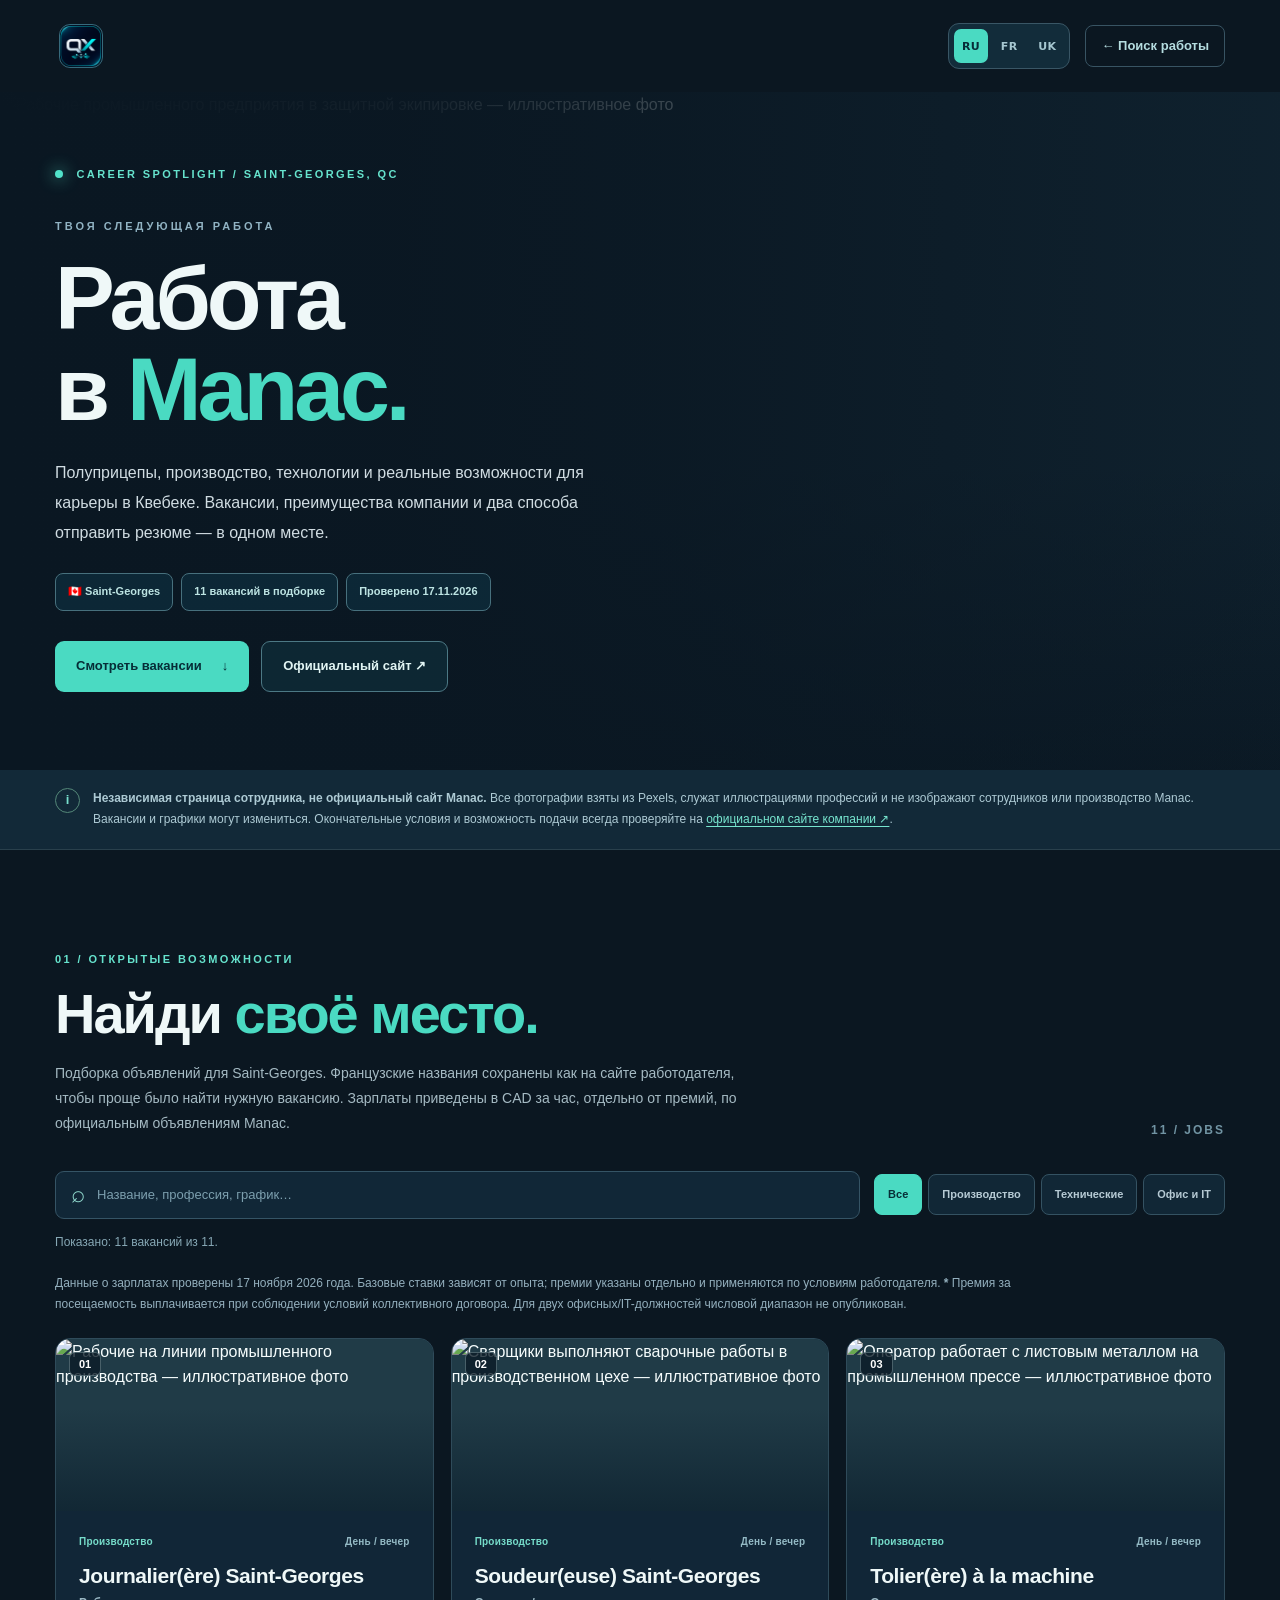
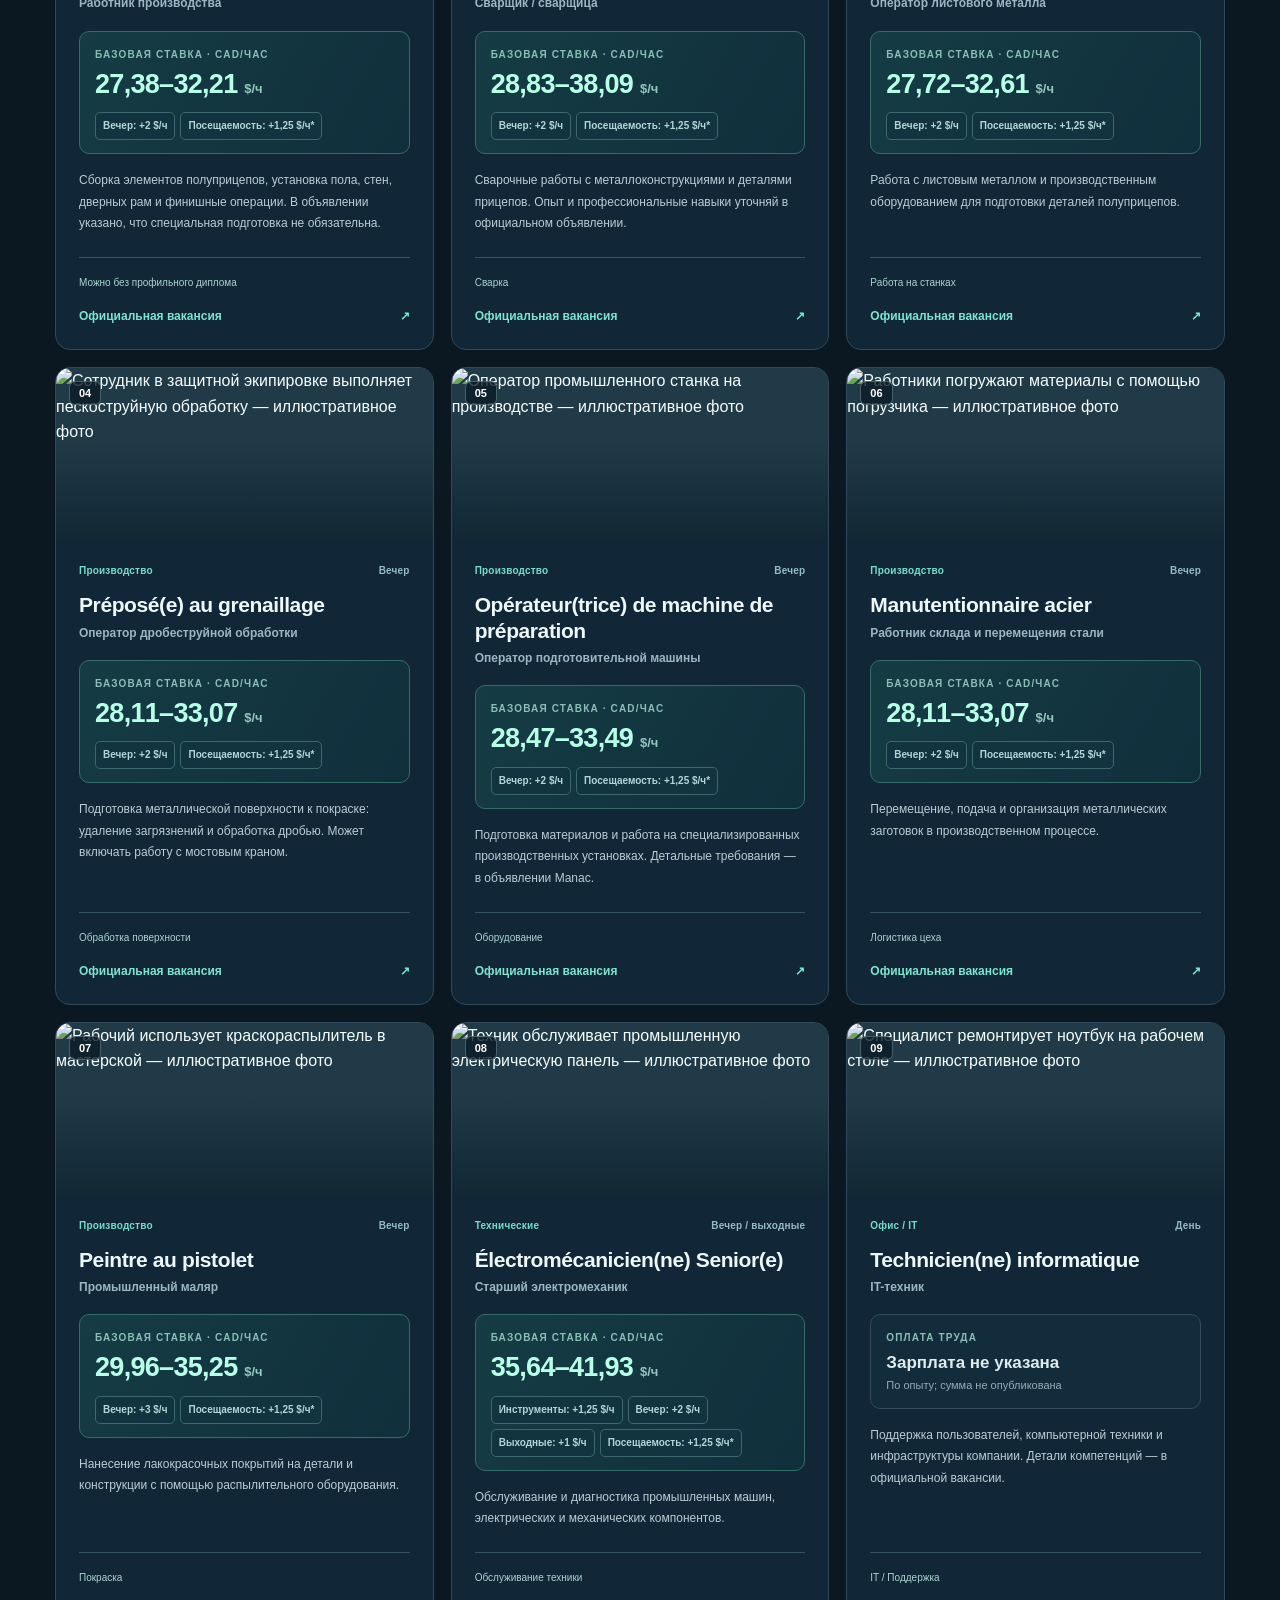
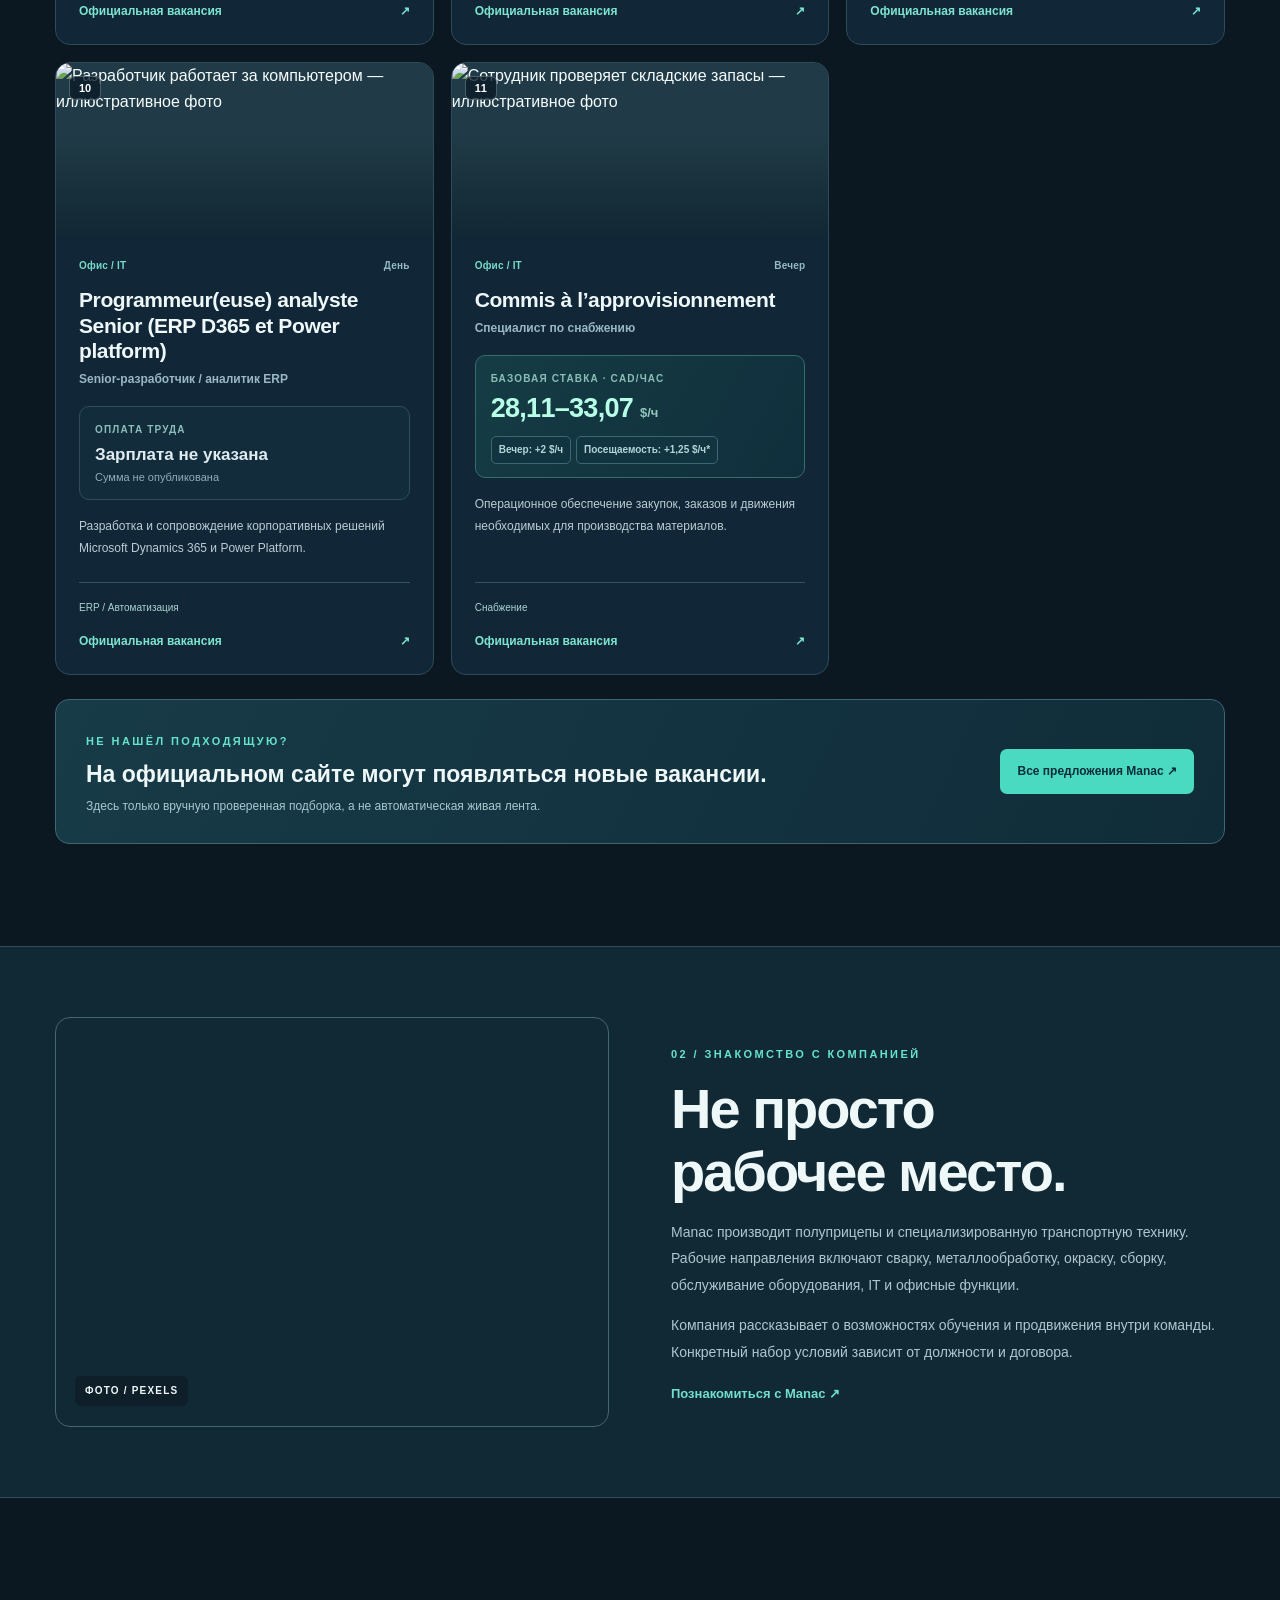
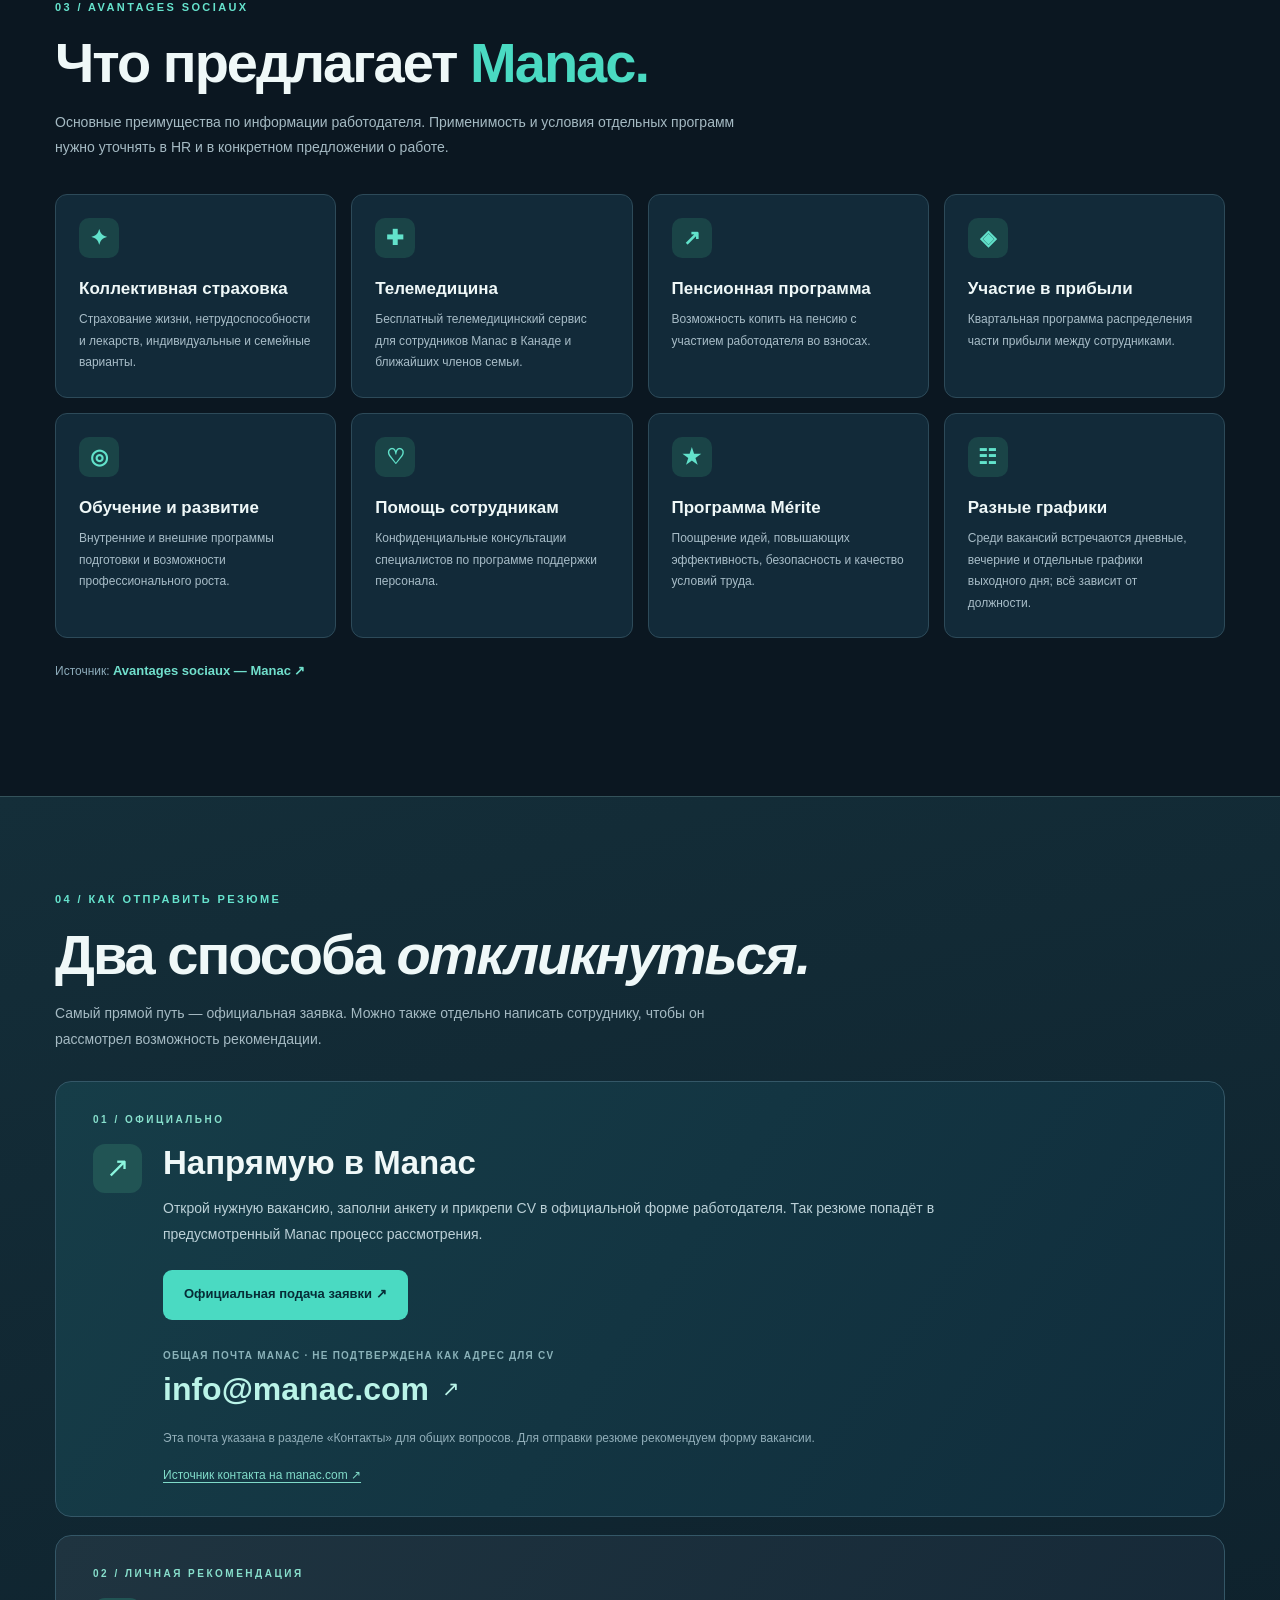
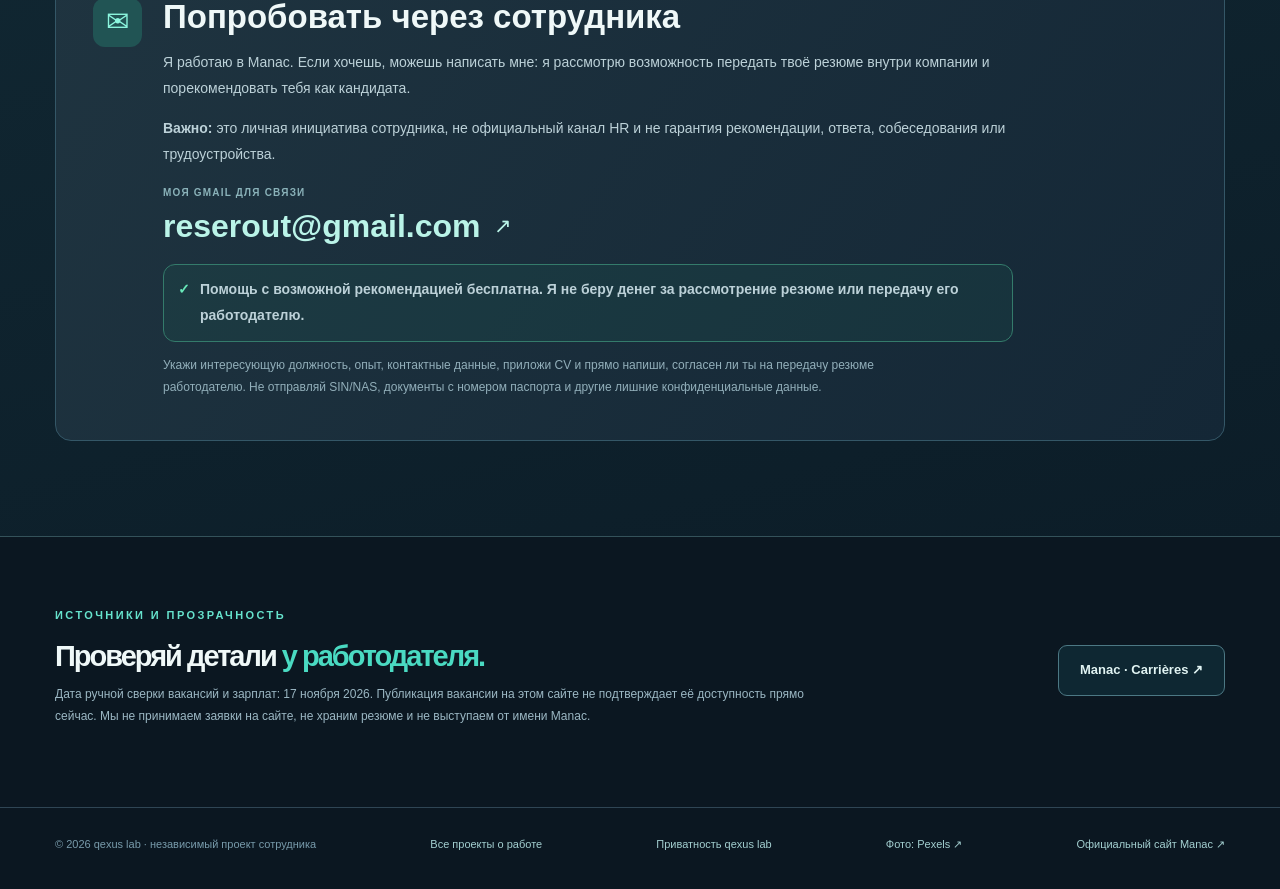
==== index.html @ a4af6ebf "Clearly state free employee referral help in RU FR UK and localize CV email templates" ====
<!doctype html>
<html lang="ru">
<head>
<meta charset="utf-8">
<meta name="viewport" content="width=device-width,initial-scale=1">
<meta name="theme-color" content="#0b1721">
<meta name="site-repository" content="qexus/manac">
<meta name="description" content="Работа в Manac, Saint-Georges: вакансии производства, сварки, технических специалистов и IT, преимущества, официальный отклик и возможность рекомендации сотрудника.">
<meta name="referrer" content="strict-origin-when-cross-origin">
<meta name="robots" content="index,follow,max-image-preview:large">
<meta http-equiv="Content-Security-Policy" content="default-src 'self'; script-src 'self'; style-src 'self' https://fonts.googleapis.com; img-src 'self' https://images.pexels.com; font-src 'self' https://fonts.gstatic.com; connect-src 'none'; object-src 'none'; base-uri 'self'; form-action 'none'; frame-src 'none'; upgrade-insecure-requests">
<title>Работа в Manac — вакансии в Saint-Georges · qexus lab</title>
<link rel="canonical" href="https://qexus.github.io/manac/">
<link rel="alternate" hreflang="ru" href="https://qexus.github.io/manac/">
<link rel="alternate" hreflang="fr" href="https://qexus.github.io/manac/fr/">
<link rel="alternate" hreflang="uk" href="https://qexus.github.io/manac/uk/">
<link rel="alternate" hreflang="x-default" href="https://qexus.github.io/manac/">
<link rel="icon" type="image/png" href="assets/qx-favicon-48.png">
<link rel="apple-touch-icon" href="assets/qx-logo-180.png">
<link rel="preconnect" href="https://images.pexels.com" crossorigin>
<link rel="preconnect" href="https://fonts.googleapis.com">
<link rel="preconnect" href="https://fonts.gstatic.com" crossorigin>
<link rel="stylesheet" href="https://fonts.googleapis.com/css2?family=DM+Sans:wght@400;500;600;700;800&amp;family=Space+Grotesk:wght@400;500;600;700&amp;display=swap">
<link rel="stylesheet" href="style.css">
<link rel="stylesheet" href="i18n.css">
<meta property="og:type" content="website">
<meta property="og:site_name" content="qexus lab">
<meta property="og:title" content="Работа в Manac — Saint-Georges">
<meta property="og:description" content="Вакансии, условия и преимущества Manac. Официальный отклик или возможность связаться с сотрудником для рекомендации.">
<meta property="og:url" content="https://qexus.github.io/manac/">
<meta property="og:image" content="https://images.pexels.com/photos/32845683/pexels-photo-32845683.jpeg?auto=compress&amp;cs=tinysrgb&amp;w=1400">
<meta name="twitter:card" content="summary_large_image">
<script src="filter.js" defer></script>
<script src="i18n.js" defer></script>
</head>
<body>
<a class="skip" href="#main">Перейти к содержимому</a>
<div class="site">
<header class="top wrap"><a class="brand" href="https://qexus.github.io/" aria-label="Главная qexus lab"><img src="assets/qx-logo-180.png" width="44" height="44" alt="" decoding="async"></a><a class="back" href="https://qexus.github.io/work.html">← Поиск работы</a></header>
<main id="main">
<section class="hero"><div class="hero-image"><img src="https://images.pexels.com/photos/32845683/pexels-photo-32845683.jpeg?auto=compress&amp;cs=tinysrgb&amp;w=1700" width="1800" height="1100" alt="Рабочие промышленного предприятия в защитной экипировке — иллюстративное фото" fetchpriority="high" decoding="async"></div><div class="hero-shade"></div><div class="wrap hero-inner"><div class="hero-kicker"><span class="pulse"></span> CAREER SPOTLIGHT / SAINT-GEORGES, QC</div><div class="hero-copy"><span class="hero-mini">ТВОЯ СЛЕДУЮЩАЯ РАБОТА</span><h1>Работа<br>в <em>Manac.</em></h1><p>Полуприцепы, производство, технологии и реальные возможности для карьеры в Квебеке. Вакансии, преимущества компании и два способа отправить резюме — в одном месте.</p><div class="hero-pills"><span>🇨🇦 Saint-Georges</span><span>11 вакансий в подборке</span><span>Проверено 17.11.2026</span></div><div class="hero-actions"><a class="btn main-btn" href="#vacancies">Смотреть вакансии <span aria-hidden="true">↓</span></a><a class="btn ghost-btn" href="https://www.manac.com/ca/fr/compagnie/carrieres/" target="_blank" rel="noopener noreferrer">Официальный сайт ↗</a></div></div></div></section>
<section class="trust"><div class="wrap"><span class="trust-dot">i</span><p><strong>Независимая страница сотрудника, не официальный сайт Manac.</strong> Все фотографии взяты из Pexels, служат иллюстрациями профессий и не изображают сотрудников или производство Manac. Вакансии и графики могут измениться. Окончательные условия и возможность подачи всегда проверяйте на <a href="https://www.manac.com/ca/fr/compagnie/carrieres/" target="_blank" rel="noopener noreferrer">официальном сайте компании ↗</a>.</p></div></section>
<section class="section wrap" id="vacancies"><div class="section-head"><div><span class="eyebrow">01 / ОТКРЫТЫЕ ВОЗМОЖНОСТИ</span><h2>Найди <em>своё место.</em></h2><p>Подборка объявлений для Saint-Georges. Французские названия сохранены как на сайте работодателя, чтобы проще было найти нужную вакансию. Зарплаты приведены в CAD за час, отдельно от премий, по официальным объявлениям Manac.</p></div><span class="count">11 / JOBS</span></div>
<div class="filter-bar" aria-label="Поиск по вакансиям"><label class="search-label" for="jobSearch">⌕ <span class="visually-hidden">Поиск по названию или профессии</span><input id="jobSearch" type="search" placeholder="Название, профессия, график…" autocomplete="off"></label><div class="filters" role="group" aria-label="Категория вакансий"><button type="button" class="filter active" data-filter="all" aria-pressed="true">Все</button><button type="button" class="filter" data-filter="production" aria-pressed="false">Производство</button><button type="button" class="filter" data-filter="technical" aria-pressed="false">Технические</button><button type="button" class="filter" data-filter="office" aria-pressed="false">Офис и IT</button></div></div>
<div class="job-status" id="jobStatus" aria-live="polite">Показано: 11 вакансий из 11.</div><p class="wage-disclaimer">Данные о зарплатах проверены 17 ноября 2026 года. Базовые ставки зависят от опыта; премии указаны отдельно и применяются по условиям работодателя. <strong>*</strong> Премия за посещаемость выплачивается при соблюдении условий коллективного договора. Для двух офисных/IT-должностей числовой диапазон не опубликован.</p>
<div class="jobs-grid" id="jobsGrid"><article class="job" data-category="production" data-terms="journalier(ère) saint-georges работник производства производство день / вечер можно без профильного диплома">
  <div class="job-photo"><img src="https://images.pexels.com/photos/11765539/pexels-photo-11765539.jpeg?auto=compress&amp;cs=tinysrgb&amp;w=700" alt="Рабочие на линии промышленного производства — иллюстративное фото" width="700" height="420" loading="lazy" decoding="async"><span class="job-index">01</span></div>
  <div class="job-content"><div class="job-meta"><span>Производство</span><span>День / вечер</span></div><h3>Journalier(ère) Saint-Georges</h3><div class="job-ru">Работник производства</div><div class="job-pay"><div class="job-pay-label">Базовая ставка · CAD/час</div><div class="job-pay-amount">27,38–32,21 <small>$/ч</small></div><div class="job-pay-premiums"><span>Вечер: +2 $/ч</span><span>Посещаемость: +1,25 $/ч*</span></div></div><p>Сборка элементов полуприцепов, установка пола, стен, дверных рам и финишные операции. В объявлении указано, что специальная подготовка не обязательна.</p><div class="job-foot"><span class="job-tag">Можно без профильного диплома</span><a href="https://www.manac.com/ca/fr/compagnie/carrieres/journalier-ere-saint-georges" target="_blank" rel="noopener noreferrer" aria-label="Открыть официальное объявление Manac: Journalier(ère) Saint-Georges">Официальная вакансия <span aria-hidden="true">↗</span></a></div></div>
</article>
<article class="job" data-category="production" data-terms="soudeur(euse) saint-georges сварщик / сварщица производство день / вечер сварка">
  <div class="job-photo"><img src="https://images.pexels.com/photos/19544248/pexels-photo-19544248.jpeg?auto=compress&amp;cs=tinysrgb&amp;w=700" alt="Сварщики выполняют сварочные работы в производственном цехе — иллюстративное фото" width="700" height="420" loading="lazy" decoding="async"><span class="job-index">02</span></div>
  <div class="job-content"><div class="job-meta"><span>Производство</span><span>День / вечер</span></div><h3>Soudeur(euse) Saint-Georges</h3><div class="job-ru">Сварщик / сварщица</div><div class="job-pay"><div class="job-pay-label">Базовая ставка · CAD/час</div><div class="job-pay-amount">28,83–38,09 <small>$/ч</small></div><div class="job-pay-premiums"><span>Вечер: +2 $/ч</span><span>Посещаемость: +1,25 $/ч*</span></div></div><p>Сварочные работы с металлоконструкциями и деталями прицепов. Опыт и профессиональные навыки уточняй в официальном объявлении.</p><div class="job-foot"><span class="job-tag">Сварка</span><a href="https://www.manac.com/ca/fr/compagnie/carrieres/soudeur-euse-saint-georges" target="_blank" rel="noopener noreferrer" aria-label="Открыть официальное объявление Manac: Soudeur(euse) Saint-Georges">Официальная вакансия <span aria-hidden="true">↗</span></a></div></div>
</article>
<article class="job" data-category="production" data-terms="tolier(ère) à la machine оператор листового металла производство день / вечер работа на станках">
  <div class="job-photo"><img src="https://images.pexels.com/photos/39839892/pexels-photo-39839892.jpeg?auto=compress&amp;cs=tinysrgb&amp;w=700" alt="Оператор работает с листовым металлом на промышленном прессе — иллюстративное фото" width="700" height="420" loading="lazy" decoding="async"><span class="job-index">03</span></div>
  <div class="job-content"><div class="job-meta"><span>Производство</span><span>День / вечер</span></div><h3>Tolier(ère) à la machine</h3><div class="job-ru">Оператор листового металла</div><div class="job-pay"><div class="job-pay-label">Базовая ставка · CAD/час</div><div class="job-pay-amount">27,72–32,61 <small>$/ч</small></div><div class="job-pay-premiums"><span>Вечер: +2 $/ч</span><span>Посещаемость: +1,25 $/ч*</span></div></div><p>Работа с листовым металлом и производственным оборудованием для подготовки деталей полуприцепов.</p><div class="job-foot"><span class="job-tag">Работа на станках</span><a href="https://www.manac.com/ca/fr/compagnie/carrieres/tolier-ere-a-la-machine" target="_blank" rel="noopener noreferrer" aria-label="Открыть официальное объявление Manac: Tolier(ère) à la machine">Официальная вакансия <span aria-hidden="true">↗</span></a></div></div>
</article>
<article class="job" data-category="production" data-terms="préposé(e) au grenaillage оператор дробеструйной обработки производство вечер обработка поверхности">
  <div class="job-photo"><img src="https://images.pexels.com/photos/28628031/pexels-photo-28628031.jpeg?auto=compress&amp;cs=tinysrgb&amp;w=700" alt="Сотрудник в защитной экипировке выполняет пескоструйную обработку — иллюстративное фото" width="700" height="420" loading="lazy" decoding="async"><span class="job-index">04</span></div>
  <div class="job-content"><div class="job-meta"><span>Производство</span><span>Вечер</span></div><h3>Préposé(e) au grenaillage</h3><div class="job-ru">Оператор дробеструйной обработки</div><div class="job-pay"><div class="job-pay-label">Базовая ставка · CAD/час</div><div class="job-pay-amount">28,11–33,07 <small>$/ч</small></div><div class="job-pay-premiums"><span>Вечер: +2 $/ч</span><span>Посещаемость: +1,25 $/ч*</span></div></div><p>Подготовка металлической поверхности к покраске: удаление загрязнений и обработка дробью. Может включать работу с мостовым краном.</p><div class="job-foot"><span class="job-tag">Обработка поверхности</span><a href="https://www.manac.com/ca/fr/compagnie/carrieres/prepose-e-au-grenaillage" target="_blank" rel="noopener noreferrer" aria-label="Открыть официальное объявление Manac: Préposé(e) au grenaillage">Официальная вакансия <span aria-hidden="true">↗</span></a></div></div>
</article>
<article class="job" data-category="production" data-terms="opérateur(trice) de machine de préparation оператор подготовительной машины производство вечер оборудование">
  <div class="job-photo"><img src="https://images.pexels.com/photos/32407077/pexels-photo-32407077.jpeg?auto=compress&amp;cs=tinysrgb&amp;w=700" alt="Оператор промышленного станка на производстве — иллюстративное фото" width="700" height="420" loading="lazy" decoding="async"><span class="job-index">05</span></div>
  <div class="job-content"><div class="job-meta"><span>Производство</span><span>Вечер</span></div><h3>Opérateur(trice) de machine de préparation</h3><div class="job-ru">Оператор подготовительной машины</div><div class="job-pay"><div class="job-pay-label">Базовая ставка · CAD/час</div><div class="job-pay-amount">28,47–33,49 <small>$/ч</small></div><div class="job-pay-premiums"><span>Вечер: +2 $/ч</span><span>Посещаемость: +1,25 $/ч*</span></div></div><p>Подготовка материалов и работа на специализированных производственных установках. Детальные требования — в объявлении Manac.</p><div class="job-foot"><span class="job-tag">Оборудование</span><a href="https://www.manac.com/ca/fr/compagnie/carrieres/operateur-trice-de-machine-de-preparation" target="_blank" rel="noopener noreferrer" aria-label="Открыть официальное объявление Manac: Opérateur(trice) de machine de préparation">Официальная вакансия <span aria-hidden="true">↗</span></a></div></div>
</article>
<article class="job" data-category="production" data-terms="manutentionnaire acier работник склада и перемещения стали производство вечер логистика цеха">
  <div class="job-photo"><img src="https://images.pexels.com/photos/34585120/pexels-photo-34585120.jpeg?auto=compress&amp;cs=tinysrgb&amp;w=700" alt="Работники погружают материалы с помощью погрузчика — иллюстративное фото" width="700" height="420" loading="lazy" decoding="async"><span class="job-index">06</span></div>
  <div class="job-content"><div class="job-meta"><span>Производство</span><span>Вечер</span></div><h3>Manutentionnaire acier</h3><div class="job-ru">Работник склада и перемещения стали</div><div class="job-pay"><div class="job-pay-label">Базовая ставка · CAD/час</div><div class="job-pay-amount">28,11–33,07 <small>$/ч</small></div><div class="job-pay-premiums"><span>Вечер: +2 $/ч</span><span>Посещаемость: +1,25 $/ч*</span></div></div><p>Перемещение, подача и организация металлических заготовок в производственном процессе.</p><div class="job-foot"><span class="job-tag">Логистика цеха</span><a href="https://www.manac.com/ca/fr/compagnie/carrieres/manutentionnaire-acier" target="_blank" rel="noopener noreferrer" aria-label="Открыть официальное объявление Manac: Manutentionnaire acier">Официальная вакансия <span aria-hidden="true">↗</span></a></div></div>
</article>
<article class="job" data-category="production" data-terms="peintre au pistolet промышленный маляр производство вечер покраска">
  <div class="job-photo"><img src="https://images.pexels.com/photos/29945070/pexels-photo-29945070.jpeg?auto=compress&amp;cs=tinysrgb&amp;w=700" alt="Рабочий использует краскораспылитель в мастерской — иллюстративное фото" width="700" height="420" loading="lazy" decoding="async"><span class="job-index">07</span></div>
  <div class="job-content"><div class="job-meta"><span>Производство</span><span>Вечер</span></div><h3>Peintre au pistolet</h3><div class="job-ru">Промышленный маляр</div><div class="job-pay"><div class="job-pay-label">Базовая ставка · CAD/час</div><div class="job-pay-amount">29,96–35,25 <small>$/ч</small></div><div class="job-pay-premiums"><span>Вечер: +3 $/ч</span><span>Посещаемость: +1,25 $/ч*</span></div></div><p>Нанесение лакокрасочных покрытий на детали и конструкции с помощью распылительного оборудования.</p><div class="job-foot"><span class="job-tag">Покраска</span><a href="https://www.manac.com/ca/fr/compagnie/carrieres/peintre-au-pistolet" target="_blank" rel="noopener noreferrer" aria-label="Открыть официальное объявление Manac: Peintre au pistolet">Официальная вакансия <span aria-hidden="true">↗</span></a></div></div>
</article>
<article class="job" data-category="technical" data-terms="électromécanicien(ne) senior(e) старший электромеханик технические вечер / выходные обслуживание техники">
  <div class="job-photo"><img src="https://images.pexels.com/photos/34526423/pexels-photo-34526423.jpeg?auto=compress&amp;cs=tinysrgb&amp;w=700" alt="Техник обслуживает промышленную электрическую панель — иллюстративное фото" width="700" height="420" loading="lazy" decoding="async"><span class="job-index">08</span></div>
  <div class="job-content"><div class="job-meta"><span>Технические</span><span>Вечер / выходные</span></div><h3>Électromécanicien(ne) Senior(e)</h3><div class="job-ru">Старший электромеханик</div><div class="job-pay"><div class="job-pay-label">Базовая ставка · CAD/час</div><div class="job-pay-amount">35,64–41,93 <small>$/ч</small></div><div class="job-pay-premiums"><span>Инструменты: +1,25 $/ч</span><span>Вечер: +2 $/ч</span><span>Выходные: +1 $/ч</span><span>Посещаемость: +1,25 $/ч*</span></div></div><p>Обслуживание и диагностика промышленных машин, электрических и механических компонентов.</p><div class="job-foot"><span class="job-tag">Обслуживание техники</span><a href="https://www.manac.com/ca/fr/compagnie/carrieres/electromecanicien-ne-senior-e" target="_blank" rel="noopener noreferrer" aria-label="Открыть официальное объявление Manac: Électromécanicien(ne) Senior(e)">Официальная вакансия <span aria-hidden="true">↗</span></a></div></div>
</article>
<article class="job" data-category="office" data-terms="technicien(ne) informatique it-техник офис / it день it / поддержка">
  <div class="job-photo"><img src="https://images.pexels.com/photos/33531806/pexels-photo-33531806.jpeg?auto=compress&amp;cs=tinysrgb&amp;w=700" alt="Специалист ремонтирует ноутбук на рабочем столе — иллюстративное фото" width="700" height="420" loading="lazy" decoding="async"><span class="job-index">09</span></div>
  <div class="job-content"><div class="job-meta"><span>Офис / IT</span><span>День</span></div><h3>Technicien(ne) informatique</h3><div class="job-ru">IT-техник</div><div class="job-pay is-unlisted"><div class="job-pay-label">Оплата труда</div><div class="job-pay-unknown">Зарплата не указана</div><div class="job-pay-fine">По опыту; сумма не опубликована</div></div><p>Поддержка пользователей, компьютерной техники и инфраструктуры компании. Детали компетенций — в официальной вакансии.</p><div class="job-foot"><span class="job-tag">IT / Поддержка</span><a href="https://www.manac.com/ca/fr/compagnie/carrieres/technicien-ne-informatique" target="_blank" rel="noopener noreferrer" aria-label="Открыть официальное объявление Manac: Technicien(ne) informatique">Официальная вакансия <span aria-hidden="true">↗</span></a></div></div>
</article>
<article class="job" data-category="office" data-terms="programmeur(euse) analyste senior (erp d365 et power platform) senior-разработчик / аналитик erp офис / it день erp / автоматизация">
  <div class="job-photo"><img src="https://images.pexels.com/photos/7988087/pexels-photo-7988087.jpeg?auto=compress&amp;cs=tinysrgb&amp;w=700" alt="Разработчик работает за компьютером — иллюстративное фото" width="700" height="420" loading="lazy" decoding="async"><span class="job-index">10</span></div>
  <div class="job-content"><div class="job-meta"><span>Офис / IT</span><span>День</span></div><h3>Programmeur(euse) analyste Senior (ERP D365 et Power platform)</h3><div class="job-ru">Senior-разработчик / аналитик ERP</div><div class="job-pay is-unlisted"><div class="job-pay-label">Оплата труда</div><div class="job-pay-unknown">Зарплата не указана</div><div class="job-pay-fine">Сумма не опубликована</div></div><p>Разработка и сопровождение корпоративных решений Microsoft Dynamics 365 и Power Platform.</p><div class="job-foot"><span class="job-tag">ERP / Автоматизация</span><a href="https://www.manac.com/ca/fr/compagnie/carrieres/programmeur-euse-analyste-senior-erp-d365-et-power-platform" target="_blank" rel="noopener noreferrer" aria-label="Открыть официальное объявление Manac: Programmeur(euse) analyste Senior (ERP D365 et Power platform)">Официальная вакансия <span aria-hidden="true">↗</span></a></div></div>
</article>
<article class="job" data-category="office" data-terms="commis à l’approvisionnement специалист по снабжению офис / it вечер снабжение">
  <div class="job-photo"><img src="https://images.pexels.com/photos/4484047/pexels-photo-4484047.jpeg?auto=compress&amp;cs=tinysrgb&amp;w=700" alt="Сотрудник проверяет складские запасы — иллюстративное фото" width="700" height="420" loading="lazy" decoding="async"><span class="job-index">11</span></div>
  <div class="job-content"><div class="job-meta"><span>Офис / IT</span><span>Вечер</span></div><h3>Commis à l’approvisionnement</h3><div class="job-ru">Специалист по снабжению</div><div class="job-pay"><div class="job-pay-label">Базовая ставка · CAD/час</div><div class="job-pay-amount">28,11–33,07 <small>$/ч</small></div><div class="job-pay-premiums"><span>Вечер: +2 $/ч</span><span>Посещаемость: +1,25 $/ч*</span></div></div><p>Операционное обеспечение закупок, заказов и движения необходимых для производства материалов.</p><div class="job-foot"><span class="job-tag">Снабжение</span><a href="https://www.manac.com/ca/fr/compagnie/carrieres/commis-a-l-approvisionnement" target="_blank" rel="noopener noreferrer" aria-label="Открыть официальное объявление Manac: Commis à l’approvisionnement">Официальная вакансия <span aria-hidden="true">↗</span></a></div></div>
</article></div><p id="noJobs" class="no-jobs" hidden>По этому запросу ничего не найдено. Попробуй другую категорию или открой все вакансии на сайте Manac.</p>
<div class="more-offers"><div><span class="eyebrow">НЕ НАШЁЛ ПОДХОДЯЩУЮ?</span><h3>На официальном сайте могут появляться новые вакансии.</h3><p>Здесь только вручную проверенная подборка, а не автоматическая живая лента.</p></div><a href="https://www.manac.com/ca/fr/compagnie/carrieres/" target="_blank" rel="noopener noreferrer">Все предложения Manac ↗</a></div></section>
<section class="story"><div class="wrap story-grid"><div class="story-photo"><img src="https://images.pexels.com/photos/37817297/pexels-photo-37817297.jpeg?auto=compress&amp;cs=tinysrgb&amp;w=1000" alt="Команда рабочих в промышленном цехе — иллюстративная фотография" loading="lazy" decoding="async"><span>ФОТО / PEXELS</span></div><div class="story-copy"><span class="eyebrow">02 / ЗНАКОМСТВО С КОМПАНИЕЙ</span><h2>Не просто<br>рабочее место.</h2><p>Manac производит полуприцепы и специализированную транспортную технику. Рабочие направления включают сварку, металлообработку, окраску, сборку, обслуживание оборудования, IT и офисные функции.</p><p>Компания рассказывает о возможностях обучения и продвижения внутри команды. Конкретный набор условий зависит от должности и договора.</p><a class="text-link" href="https://www.manac.com/ca/fr/compagnie/carrieres" target="_blank" rel="noopener noreferrer">Познакомиться с Manac ↗</a></div></div></section>
<section class="section wrap" id="benefits"><div class="section-head"><div><span class="eyebrow">03 / AVANTAGES SOCIAUX</span><h2>Что предлагает <em>Manac.</em></h2><p>Основные преимущества по информации работодателя. Применимость и условия отдельных программ нужно уточнять в HR и в конкретном предложении о работе.</p></div></div>
<div class="benefits-grid"><article class="benefit"><span class="benefit-icon" aria-hidden="true">✦</span><h3>Коллективная страховка</h3><p>Страхование жизни, нетрудоспособности и лекарств, индивидуальные и семейные варианты.</p></article>
<article class="benefit"><span class="benefit-icon" aria-hidden="true">✚</span><h3>Телемедицина</h3><p>Бесплатный телемедицинский сервис для сотрудников Manac в Канаде и ближайших членов семьи.</p></article>
<article class="benefit"><span class="benefit-icon" aria-hidden="true">↗</span><h3>Пенсионная программа</h3><p>Возможность копить на пенсию с участием работодателя во взносах.</p></article>
<article class="benefit"><span class="benefit-icon" aria-hidden="true">◈</span><h3>Участие в прибыли</h3><p>Квартальная программа распределения части прибыли между сотрудниками.</p></article>
<article class="benefit"><span class="benefit-icon" aria-hidden="true">◎</span><h3>Обучение и развитие</h3><p>Внутренние и внешние программы подготовки и возможности профессионального роста.</p></article>
<article class="benefit"><span class="benefit-icon" aria-hidden="true">♡</span><h3>Помощь сотрудникам</h3><p>Конфиденциальные консультации специалистов по программе поддержки персонала.</p></article>
<article class="benefit"><span class="benefit-icon" aria-hidden="true">★</span><h3>Программа Mérite</h3><p>Поощрение идей, повышающих эффективность, безопасность и качество условий труда.</p></article>
<article class="benefit"><span class="benefit-icon" aria-hidden="true">☷</span><h3>Разные графики</h3><p>Среди вакансий встречаются дневные, вечерние и отдельные графики выходного дня; всё зависит от должности.</p></article></div><p class="benefits-source">Источник: <a href="https://www.manac.com/ca/fr/compagnie/carrieres/avantages-sociaux" target="_blank" rel="noopener noreferrer">Avantages sociaux — Manac ↗</a></p></section>
<section class="applications" id="apply"><div class="wrap"><div class="section-head"><div><span class="eyebrow">04 / КАК ОТПРАВИТЬ РЕЗЮМЕ</span><h2>Два способа <em>откликнуться.</em></h2><p>Самый прямой путь — официальная заявка. Можно также отдельно написать сотруднику, чтобы он рассмотрел возможность рекомендации.</p></div></div>
<div class="application-card official"><div class="apply-number">01 / ОФИЦИАЛЬНО</div><div class="apply-body"><div class="apply-icon" aria-hidden="true">↗</div><div><h3>Напрямую в Manac</h3><p>Открой нужную вакансию, заполни анкету и прикрепи CV в официальной форме работодателя. Так резюме попадёт в предусмотренный Manac процесс рассмотрения.</p><div class="apply-actions"><a class="btn main-btn" href="https://www.manac.com/ca/fr/compagnie/carrieres/" target="_blank" rel="noopener noreferrer">Официальная подача заявки ↗</a></div><div class="contact-label">Общая почта Manac · не подтверждена как адрес для CV</div><a class="email" href="mailto:info@manac.com?subject=Question%20sur%20les%20emplois%20%C3%A0%20Saint-Georges">info@manac.com <span aria-hidden="true">↗</span></a><p class="muted-note">Эта почта указана в разделе «Контакты» для общих вопросов. Для отправки резюме рекомендуем форму вакансии.</p><a class="source-text" href="https://www.manac.com/ca/fr/contact" target="_blank" rel="noopener noreferrer">Источник контакта на manac.com ↗</a></div></div></div>
<div class="application-card referral"><div class="apply-number">02 / ЛИЧНАЯ РЕКОМЕНДАЦИЯ</div><div class="apply-body"><div class="apply-icon" aria-hidden="true">✉</div><div><h3>Попробовать через сотрудника</h3><p>Я работаю в Manac. Если хочешь, можешь написать мне: я рассмотрю возможность передать твоё резюме внутри компании и порекомендовать тебя как кандидата.</p><p><strong>Важно:</strong> это личная инициатива сотрудника, не официальный канал HR и не гарантия рекомендации, ответа, собеседования или трудоустройства.</p><div class="contact-label">Моя Gmail для связи</div><a class="email personal" href="mailto:reserout@gmail.com?subject=Manac%20%E2%80%94%20%D1%80%D0%B5%D0%B7%D1%8E%D0%BC%D0%B5%20%D0%B8%20%D0%B2%D0%BE%D0%B7%D0%BC%D0%BE%D0%B6%D0%BD%D0%B0%D1%8F%20%D1%80%D0%B5%D0%BA%D0%BE%D0%BC%D0%B5%D0%BD%D0%B4%D0%B0%D1%86%D0%B8%D1%8F&amp;body=%D0%97%D0%B4%D1%80%D0%B0%D0%B2%D1%81%D1%82%D0%B2%D1%83%D0%B9%D1%82%D0%B5!%0A%D0%9C%D0%B5%D0%BD%D1%8F%20%D0%B7%D0%BE%D0%B2%D1%83%D1%82%3A%0A%D0%98%D0%BD%D1%82%D0%B5%D1%80%D0%B5%D1%81%D1%83%D1%8E%D1%89%D0%B0%D1%8F%20%D0%B4%D0%BE%D0%BB%D0%B6%D0%BD%D0%BE%D1%81%D1%82%D1%8C%3A%0A%D0%AF%20%D1%81%D0%BE%D0%B3%D0%BB%D0%B0%D1%81%D0%B5%D0%BD(%D0%BD%D0%B0)%20%D0%BD%D0%B0%20%D0%B2%D0%BE%D0%B7%D0%BC%D0%BE%D0%B6%D0%BD%D1%83%D1%8E%20%D0%BF%D0%B5%D1%80%D0%B5%D0%B4%D0%B0%D1%87%D1%83%20%D0%BC%D0%BE%D0%B5%D0%B3%D0%BE%20CV%20%D0%B2%20Manac%3A%20%D0%94%D0%B0%2F%D0%9D%D0%B5%D1%82%0A">reserout@gmail.com <span aria-hidden="true">↗</span></a>
<p class="referral-fee-note"><span aria-hidden="true">✓</span> Помощь с возможной рекомендацией бесплатна. Я не беру денег за рассмотрение резюме или передачу его работодателю.</p><p class="muted-note">Укажи интересующую должность, опыт, контактные данные, приложи CV и прямо напиши, согласен ли ты на передачу резюме работодателю. Не отправляй SIN/NAS, документы с номером паспорта и другие лишние конфиденциальные данные.</p></div></div></div>
</div></section>
<section class="last wrap"><div><span class="eyebrow">ИСТОЧНИКИ И ПРОЗРАЧНОСТЬ</span><h2>Проверяй детали <em>у работодателя.</em></h2><p>Дата ручной сверки вакансий и зарплат: 17 ноября 2026. Публикация вакансии на этом сайте не подтверждает её доступность прямо сейчас. Мы не принимаем заявки на сайте, не храним резюме и не выступаем от имени Manac.</p></div><a class="btn ghost-btn" href="https://www.manac.com/ca/fr/compagnie/carrieres/" target="_blank" rel="noopener noreferrer">Manac · Carrières ↗</a></section>
</main><footer><div class="wrap footer-inner"><span>© 2026 qexus lab · независимый проект сотрудника</span><a href="https://qexus.github.io/work.html">Все проекты о работе</a><a href="https://qexus.github.io/privacy.html">Приватность qexus lab</a><a href="https://www.pexels.com/license/" target="_blank" rel="noopener noreferrer">Фото: Pexels ↗</a><a href="https://www.manac.com/ca/fr/compagnie/carrieres" target="_blank" rel="noopener noreferrer">Официальный сайт Manac ↗</a></div></footer></div>
</body></html>
---- style.css ----
:root{--bg:#0b1721;--ink:#eff8f8;--muted:#a5bac3;--line:#29404c;--panel:#122633;--mint:#4adac2;--mint2:#9fe6d8;font-family:'DM Sans',-apple-system,BlinkMacSystemFont,Arial,sans-serif;color:var(--ink);background:var(--bg);color-scheme:dark}
*{box-sizing:border-box}html{scroll-behavior:smooth}body{margin:0;line-height:1.6}a{color:inherit;text-decoration:none}button,input{font:inherit}button{cursor:pointer}img{display:block;max-width:100%}.wrap{width:min(1170px,calc(100% - 48px));margin-inline:auto}.skip{position:absolute;z-index:100;left:12px;top:-100px;background:var(--mint);color:#042630;padding:12px}.skip:focus{top:12px}.visually-hidden{position:absolute;width:1px;height:1px;overflow:hidden;clip-path:inset(50%);white-space:nowrap}a:focus-visible,button:focus-visible,input:focus-visible{outline:3px solid var(--mint);outline-offset:4px}
.top{display:flex;justify-content:space-between;align-items:center;min-height:92px;gap:15px}.brand{display:flex;align-items:center;gap:12px}.brand img{border:1px solid #376a7c;border-radius:11px}.brand strong{font:700 23px 'Space Grotesk',sans-serif;display:block;letter-spacing:-.7px}.brand small{font-size:10px;letter-spacing:2px;color:#82a5b2;display:block}.back{border:1px solid #385463;border-radius:8px;padding:10px 15px;font-size:13px;font-weight:750;color:#b5dde0}.back:hover{border-color:var(--mint);color:white}
.hero{min-height:665px;position:relative;overflow:hidden;background:#102330}.hero-image{position:absolute;inset:0;overflow:hidden}.hero-image img{width:100%;height:100%;object-fit:cover;object-position:center 36%}.hero-shade{position:absolute;inset:0;background:linear-gradient(90deg,#0a1722 0%,#0a1722f5 31%,#0a1722c8 53%,#0a172226 100%),linear-gradient(0deg,#0a1722c4 0%,transparent 45%)}.hero-inner{position:relative;display:flex;flex-direction:column;justify-content:center;min-height:665px;padding-top:76px;padding-bottom:78px}.hero-kicker,.eyebrow{font:700 11px 'Space Grotesk',sans-serif;color:#66e3cd;letter-spacing:2.4px}.pulse{display:inline-block;width:8px;height:8px;background:#51e2c9;box-shadow:0 0 16px #51e2c9;border-radius:50%;margin-right:8px}.hero-copy{max-width:760px}.hero-mini{display:block;margin-top:38px;color:#91b3c3;letter-spacing:3px;font-size:11px;font-weight:700}.hero h1{font:700 clamp(58px,7vw,103px)/1.02 'Space Grotesk',sans-serif;letter-spacing:-4px;margin:17px 0 23px}.hero h1 em,.section h2 em,.story h2 em,.last h2 em{font-style:normal;color:var(--mint)}.hero-copy>p{font-size:16px;color:#d0dce2;max-width:590px;line-height:1.85}.hero-pills{display:flex;flex-wrap:wrap;gap:8px;margin-top:26px}.hero-pills span{font-size:11px;font-weight:700;border:1px solid #47707d;background:#0e2b3ad9;border-radius:8px;padding:9px 12px;color:#bde4e3}.hero-actions{display:flex;flex-wrap:wrap;gap:12px;margin-top:30px}.btn{display:inline-flex;align-items:center;gap:20px;justify-content:space-between;padding:14px 21px;border-radius:9px;font-size:13px;font-weight:800;min-height:50px}.main-btn{background:var(--mint);color:#062d37}.main-btn:hover{background:#8bf0dc}.ghost-btn{border:1px solid #4c7884;background:#11334091;color:#e1f4f3}.ghost-btn:hover{border-color:var(--mint);background:#194554}
.trust{border-bottom:1px solid var(--line);background:#122938}.trust .wrap{display:flex;align-items:start;gap:13px;padding-top:18px;padding-bottom:18px}.trust p{margin:0;font-size:12px;color:#adcad4;line-height:1.8}.trust a{color:#77e5cf;text-decoration:underline;text-underline-offset:3px}.trust-dot{display:grid;place-items:center;border:1px solid #548778;border-radius:50%;width:25px;height:25px;flex:none;color:#78dfcd;font-size:13px;font-weight:800}
.section{padding-top:95px;padding-bottom:102px}.section-head{display:flex;align-items:end;justify-content:space-between;gap:25px;margin-bottom:34px}.section h2,.applications h2,.last h2,.story h2{font:600 clamp(37px,4.6vw,56px)/1.12 'Space Grotesk',sans-serif;letter-spacing:-2px;margin:13px 0 15px}.section-head p{max-width:690px;font-size:14px;color:var(--muted);line-height:1.8;margin:0}.count{font:650 12px 'Space Grotesk',sans-serif;letter-spacing:2px;color:#7194a3;white-space:nowrap}.filter-bar{display:flex;align-items:center;justify-content:space-between;gap:14px;margin-bottom:14px}.search-label{display:flex;align-items:center;gap:10px;border:1px solid #355465;background:#112737;padding:0 15px;border-radius:9px;font-size:24px;color:#8fd7cc;flex:1;min-width:160px}.search-label input{background:transparent;color:white;border:0;outline:none;font-size:13px;width:100%;height:46px}.search-label input::placeholder{color:#7c9fae}.filters{display:flex;flex-wrap:wrap;gap:6px}.filter{border:1px solid #345262;background:#112736;border-radius:8px;padding:11px 13px;font-weight:700;font-size:11px;color:#b6cad4}.filter:hover{border-color:#77dec7}.filter.active{background:#4adac2;color:#072f37;border-color:#4adac2}.job-status{color:#87a8b5;font-size:12px;margin:12px 0 21px}.jobs-grid{display:grid;grid-template-columns:repeat(3,minmax(0,1fr));gap:17px}.job{border:1px solid #2f4b5a;background:#112637;border-radius:15px;overflow:hidden;display:flex;flex-direction:column;min-width:0;transition:border-color .22s,transform .22s}.job:hover{transform:translateY(-4px);border-color:#5bd7c1}.job[hidden]{display:none}.job-photo{height:172px;position:relative;overflow:hidden;background:#203b47}.job-photo img{width:100%;height:100%;object-fit:cover;filter:saturate(.72) contrast(1.04);transition:transform .4s}.job:hover .job-photo img{transform:scale(1.05)}.job-photo:after{content:"";position:absolute;inset:0;background:linear-gradient(0deg,#0b1e2bab,transparent 60%)}.job-index{position:absolute;z-index:1;top:13px;left:13px;background:#0c1b27c9;border:1px solid #9ab7be6b;padding:5px 9px;border-radius:6px;color:white;font:700 11px 'Space Grotesk',sans-serif}.job-content{padding:23px;display:flex;flex-direction:column;flex:1}.job-meta{display:flex;justify-content:space-between;gap:10px;flex-wrap:wrap;font-size:10px;letter-spacing:.2px;font-weight:800;color:#76dcca}.job-meta span+span{color:#94bac5}.job h3{font:600 21px/1.22 'Space Grotesk',sans-serif;letter-spacing:-.4px;margin:13px 0 6px;overflow-wrap:anywhere}.job-ru{font-size:12px;color:#9ab7c3;font-weight:700}.job p{font-size:12px;line-height:1.8;color:#bbccd4;flex:1;margin:17px 0 22px}.job-foot{border-top:1px solid #365364;padding-top:17px;display:flex;flex-direction:column;align-items:stretch;gap:16px}.job-tag{font-size:10px;color:#a9d4ce}.job-foot a{font-size:12px;font-weight:800;color:#7ce4cf;display:flex;justify-content:space-between;gap:8px}.job-foot a:hover{text-decoration:underline}.no-jobs{background:#17343f;border:1px solid #4f736c;border-radius:9px;padding:20px;color:#c0e8df}.more-offers{background:linear-gradient(115deg,#173b47,#102c39);border:1px solid #3f6770;border-radius:14px;display:flex;align-items:center;justify-content:space-between;gap:20px;padding:27px 30px;margin-top:24px}.more-offers h3{font:600 23px 'Space Grotesk',sans-serif;margin:9px 0}.more-offers p{font-size:12px;color:#aac7cf;margin:0}.more-offers a{white-space:nowrap;background:#4adac2;color:#092d3a;font-size:12px;font-weight:800;padding:13px 17px;border-radius:7px}
.story{padding:70px 0;background:#112935;border-block:1px solid #304d59}.story-grid{display:grid;grid-template-columns:1fr 1fr;gap:62px;align-items:center}.story-photo{position:relative;min-height:410px;overflow:hidden;border-radius:15px;border:1px solid #466572}.story-photo img{width:100%;height:100%;object-fit:cover;position:absolute;inset:0}.story-photo span{position:absolute;bottom:20px;left:19px;padding:7px 10px;border-radius:6px;font-size:10px;font-weight:750;background:#0e1d28c9;letter-spacing:1.2px}.story-copy p{font-size:14px;line-height:1.9;color:#b0c6cf}.text-link,.benefits-source a{color:#71dfcc;font-size:13px;font-weight:700}.text-link:hover,.benefits-source a:hover{text-decoration:underline}.benefits-grid{display:grid;grid-template-columns:repeat(4,minmax(0,1fr));gap:15px}.benefit{background:#122a39;border:1px solid #2d4a59;border-radius:12px;padding:23px}.benefit-icon{width:40px;height:40px;border-radius:10px;background:#1a4447;color:#62e2cb;display:grid;place-items:center;font-size:21px;font-weight:700}.benefit h3{font:600 17px 'Space Grotesk',sans-serif;margin:21px 0 10px}.benefit p{font-size:12px;line-height:1.8;color:#a8bdc8;margin:0}.benefits-source{color:#8dabba;font-size:12px;margin-top:23px}
.applications{background:linear-gradient(165deg,#142e39,#0c1d28);border-block:1px solid #34525a;padding:88px 0 95px}.applications .section-head{margin-bottom:29px}.application-card{border:1px solid #345767;background:#102a38;border-radius:16px;padding:30px 37px;margin-top:18px}.application-card.official{background:linear-gradient(125deg,#163d48,#102d3c)}.application-card.referral{background:linear-gradient(125deg,#1f3440,#142736)}.apply-number{font-size:10px;font-weight:800;letter-spacing:2.5px;color:#87dfcc;margin-bottom:16px}.apply-body{display:grid;grid-template-columns:52px minmax(0,1fr);gap:18px}.apply-icon{display:grid;place-items:center;width:49px;height:49px;border-radius:12px;background:#215454;color:#8cf7df;font-size:28px}.application-card h3{font:600 clamp(25px,3vw,33px) 'Space Grotesk',sans-serif;margin:0 0 12px}.application-card p{color:#bcd1d8;font-size:14px;line-height:1.85;max-width:850px}.apply-actions{margin:22px 0 28px}.contact-label{text-transform:uppercase;letter-spacing:1.2px;color:#8ab2b9;font-size:10px;font-weight:800;margin-top:17px}.email{display:inline-flex;align-items:center;gap:13px;color:#baf4e8;font:600 clamp(22px,3vw,32px) 'Space Grotesk',sans-serif;margin:7px 0;overflow-wrap:anywhere;max-width:100%}.email span{font:400 21px 'DM Sans',sans-serif}.email:hover{text-decoration:underline}.muted-note{font-size:12px!important;color:#92afba!important;max-width:770px!important}.source-text{color:#80dbc9;font-size:12px;text-decoration:underline;text-underline-offset:3px}
.last{display:flex;align-items:center;justify-content:space-between;gap:28px;padding-top:64px;padding-bottom:68px}.last h2{font-size:29px;margin-bottom:5px}.last p{font-size:12px;line-height:1.8;max-width:760px;color:#9bb7c3}.last .btn{white-space:nowrap}footer{border-top:1px solid #2f4554}.footer-inner{display:flex;justify-content:space-between;gap:15px;flex-wrap:wrap;padding-top:28px;padding-bottom:35px;color:#789bab;font-size:11px}.footer-inner a{color:#a3cfd0}.footer-inner a:hover{color:white}
@media(max-width:1020px){.jobs-grid{grid-template-columns:repeat(2,minmax(0,1fr))}.benefits-grid{grid-template-columns:repeat(2,minmax(0,1fr))}.filter-bar{flex-direction:column;align-items:stretch}.story-grid{gap:30px}}@media(max-width:680px){.wrap{width:min(100% - 32px,1170px)}.top{min-height:79px}.brand strong{font-size:20px}.brand small{font-size:8px;letter-spacing:1.2px}.back{font-size:11px;padding:9px 11px}.hero,.hero-inner{min-height:630px}.hero-image img{object-position:60% center}.hero-shade{background:linear-gradient(90deg,#081722e9,#081722cb),linear-gradient(0deg,#081722,transparent)}.hero-inner{padding-top:40px;padding-bottom:55px}.hero h1{font-size:62px;letter-spacing:-3px}.hero-copy>p{font-size:14px}.section{padding-top:65px;padding-bottom:65px}.section h2,.applications h2,.story h2{font-size:38px}.count{display:none}.jobs-grid{grid-template-columns:1fr}.job-photo{height:182px}.filters{gap:5px}.filter{padding:9px;font-size:11px}.story{padding:48px 0}.story-grid{grid-template-columns:1fr}.story-photo{min-height:310px}.benefits-grid{grid-template-columns:1fr 1fr;gap:9px}.benefit{padding:16px}.benefit h3{font-size:15px}.benefit p{font-size:11px}.more-offers{flex-direction:column;align-items:start;padding:23px}.more-offers a{white-space:normal}.applications{padding:62px 0}.application-card{padding:23px 18px}.apply-body{grid-template-columns:1fr;gap:15px}.email{font-size:22px}.last{flex-direction:column;align-items:start;padding-top:43px;padding-bottom:50px}}@media(max-width:390px){.hero h1{font-size:52px}.hero-kicker{font-size:9px}.benefits-grid{grid-template-columns:1fr}.filter{flex-grow:1}.application-card h3{font-size:25px}}@media(prefers-reduced-motion:reduce){html{scroll-behavior:auto}.job,.job-photo img{transition:none}}

/* Salary ranges from official Manac job descriptions, distinct from conditional premiums. */
.job-pay{margin:17px 0 0;padding:15px 15px 13px;border:1px solid #356d6b;background:linear-gradient(120deg,#153c44,#102f3c);border-radius:10px}
.job-pay-label{font-size:10px;font-weight:800;text-transform:uppercase;letter-spacing:1.15px;color:#8bbeb7}
.job-pay-amount{margin-top:5px;color:#b7ffe6;font:700 clamp(23px,2.7vw,29px)/1.2 'Space Grotesk',sans-serif;letter-spacing:-.7px;white-space:normal;overflow-wrap:anywhere}
.job-pay-amount small{font:600 13px 'DM Sans',sans-serif;color:#94c7be;letter-spacing:0}
.job-pay-premiums{display:flex;flex-wrap:wrap;gap:5px;margin-top:12px}
.job-pay-premiums span{border:1px solid #3e686f;background:#123440;color:#b2d6d7;font-size:10px;font-weight:700;border-radius:5px;padding:5px 7px}
.job-pay.is-unlisted{border-color:#334c5c;background:#122c3b}
.job-pay-unknown{font:600 17px 'Space Grotesk',sans-serif;color:#dfebf0;margin:7px 0 4px}
.job-pay-fine{color:#91adb9;font-size:11px;line-height:1.55}
.wage-disclaimer{font-size:12px;color:#94b0be;line-height:1.75;margin:0 0 23px;max-width:1030px}
.job-content>.job-ru+.job-pay+p{margin-top:16px}
@media(max-width:390px){.job-pay-amount{font-size:24px}}

/* Layout robustness for small phones and very long headings/pay ranges. */
.job h3{overflow-wrap:anywhere}
.job-pay{min-width:0}
.job-pay-amount{max-width:100%;font-size:clamp(21px,2.3vw,27px)}
.email{min-width:0;overflow-wrap:anywhere}
@media(max-width:360px){.hero h1{font-size:46px}.job-pay-amount{font-size:21px}.wrap{width:calc(100% - 28px)}}

/* Minimal QX-only header and compact language selection */
.top .brand{width:52px;min-width:52px;min-height:52px;justify-content:center}
.top .brand img{width:44px;height:44px}
@media(max-width:440px){.top{flex-wrap:wrap;justify-content:space-between;gap:6px;padding:12px 0}.top .back{order:3;flex-basis:100%;text-align:center}.top .qx-language-switch{margin-left:auto}}

/* Clear no-fee reassurance next to the employee's personal email only. */
.referral-fee-note{display:flex;gap:10px;align-items:flex-start;padding:12px 14px;margin:12px 0;border:1px solid #347b6b;border-radius:12px;background:rgba(31,116,95,.14);color:#cff6e8;font-size:13px;font-weight:650;line-height:1.55}
.referral-fee-note span{color:#69e9ba;font-weight:900;flex:none}
---- i18n.css ----
/* Accessible language selector shared by all qexus projects */
.qx-language-switch{display:flex;gap:4px;align-items:center;flex-wrap:nowrap;margin-left:auto;padding:5px;border:1px solid #395665;background:#122c3a;border-radius:11px;position:relative;z-index:5}
.qx-language-switch a{display:inline-flex;justify-content:center;align-items:center;min-width:34px;min-height:34px;padding:7px 8px;text-decoration:none!important;border-radius:7px;font:800 11px/1 system-ui,-apple-system,sans-serif;letter-spacing:.4px;color:#a6c7d0!important}
.qx-language-switch a:hover{color:#fff!important;background:#254955}
.qx-language-switch a[aria-current="page"]{background:#4adac2;color:#072c38!important}
.qx-language-switch a:focus-visible{outline:2px solid #b3ffe7;outline-offset:2px}
@media(max-width:390px){.qx-language-switch{padding:3px;gap:2px}.qx-language-switch a{min-width:31px;min-height:32px;padding:6px}}
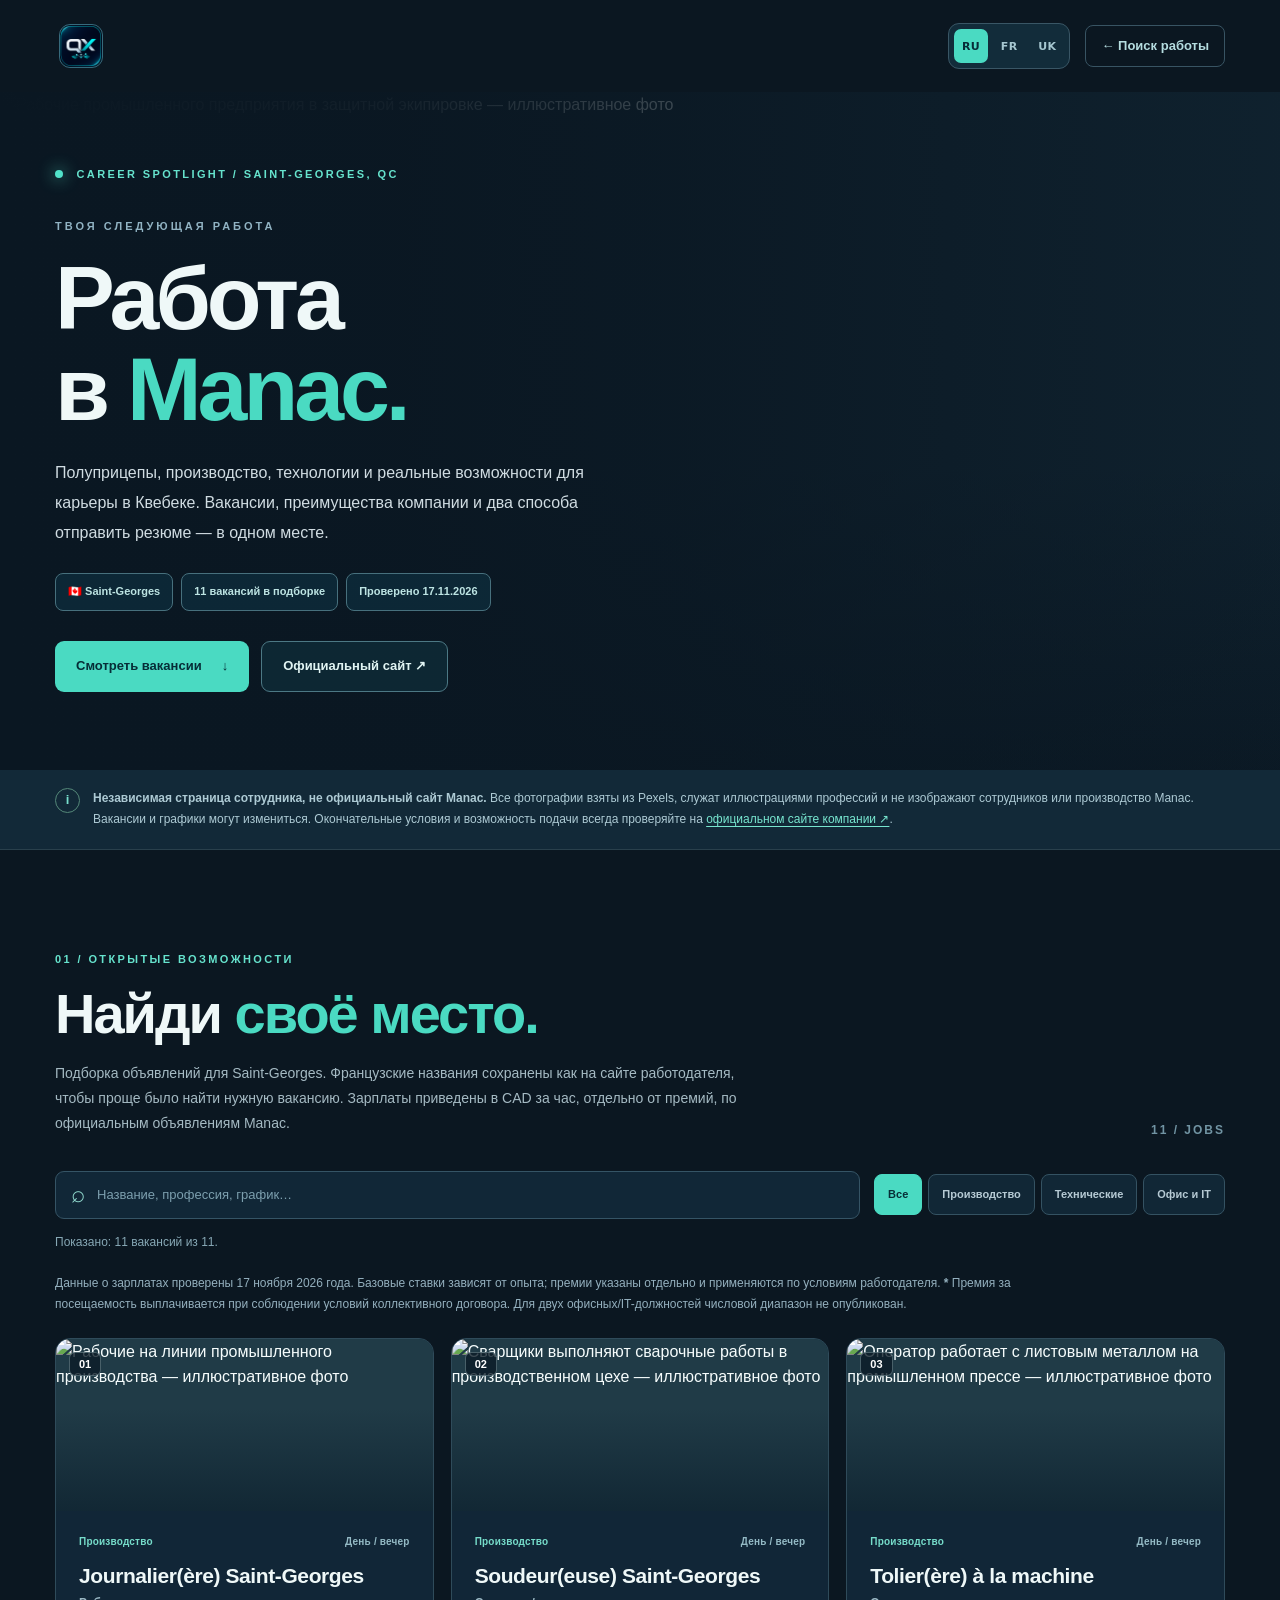
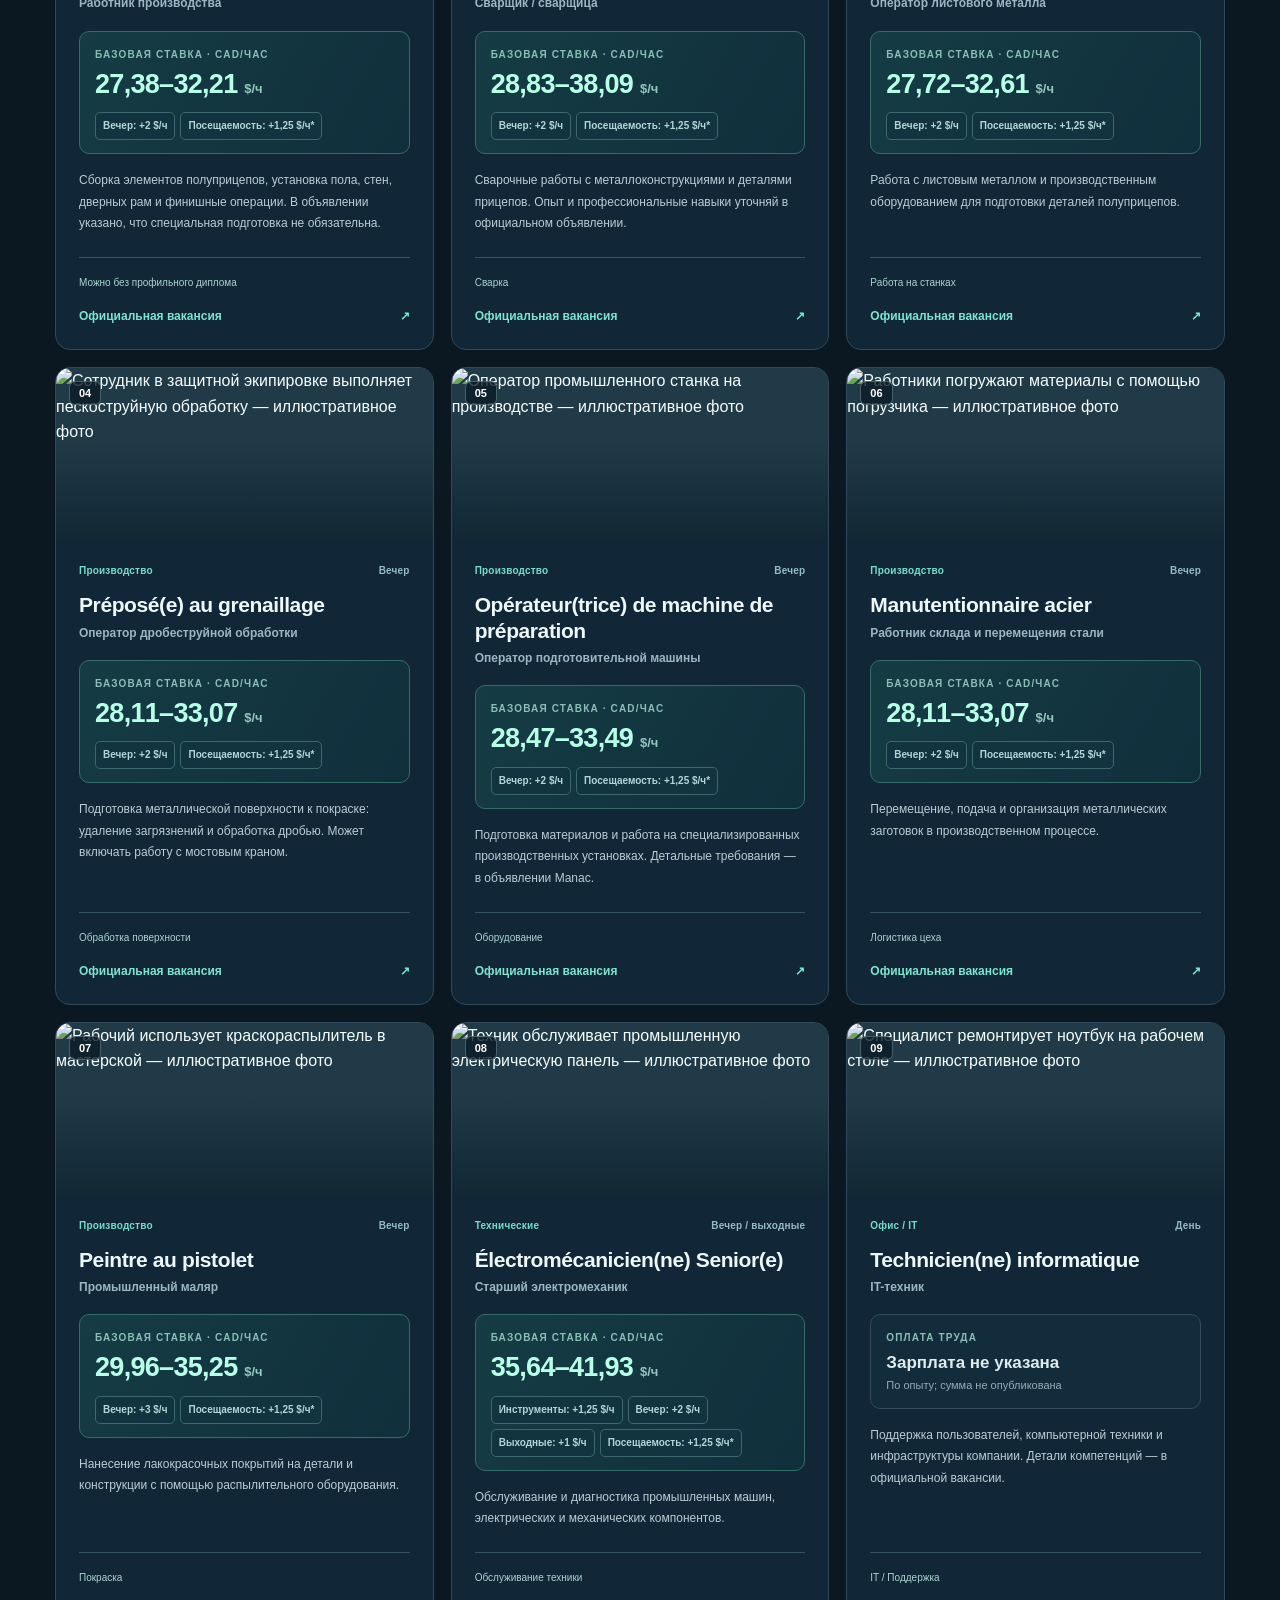
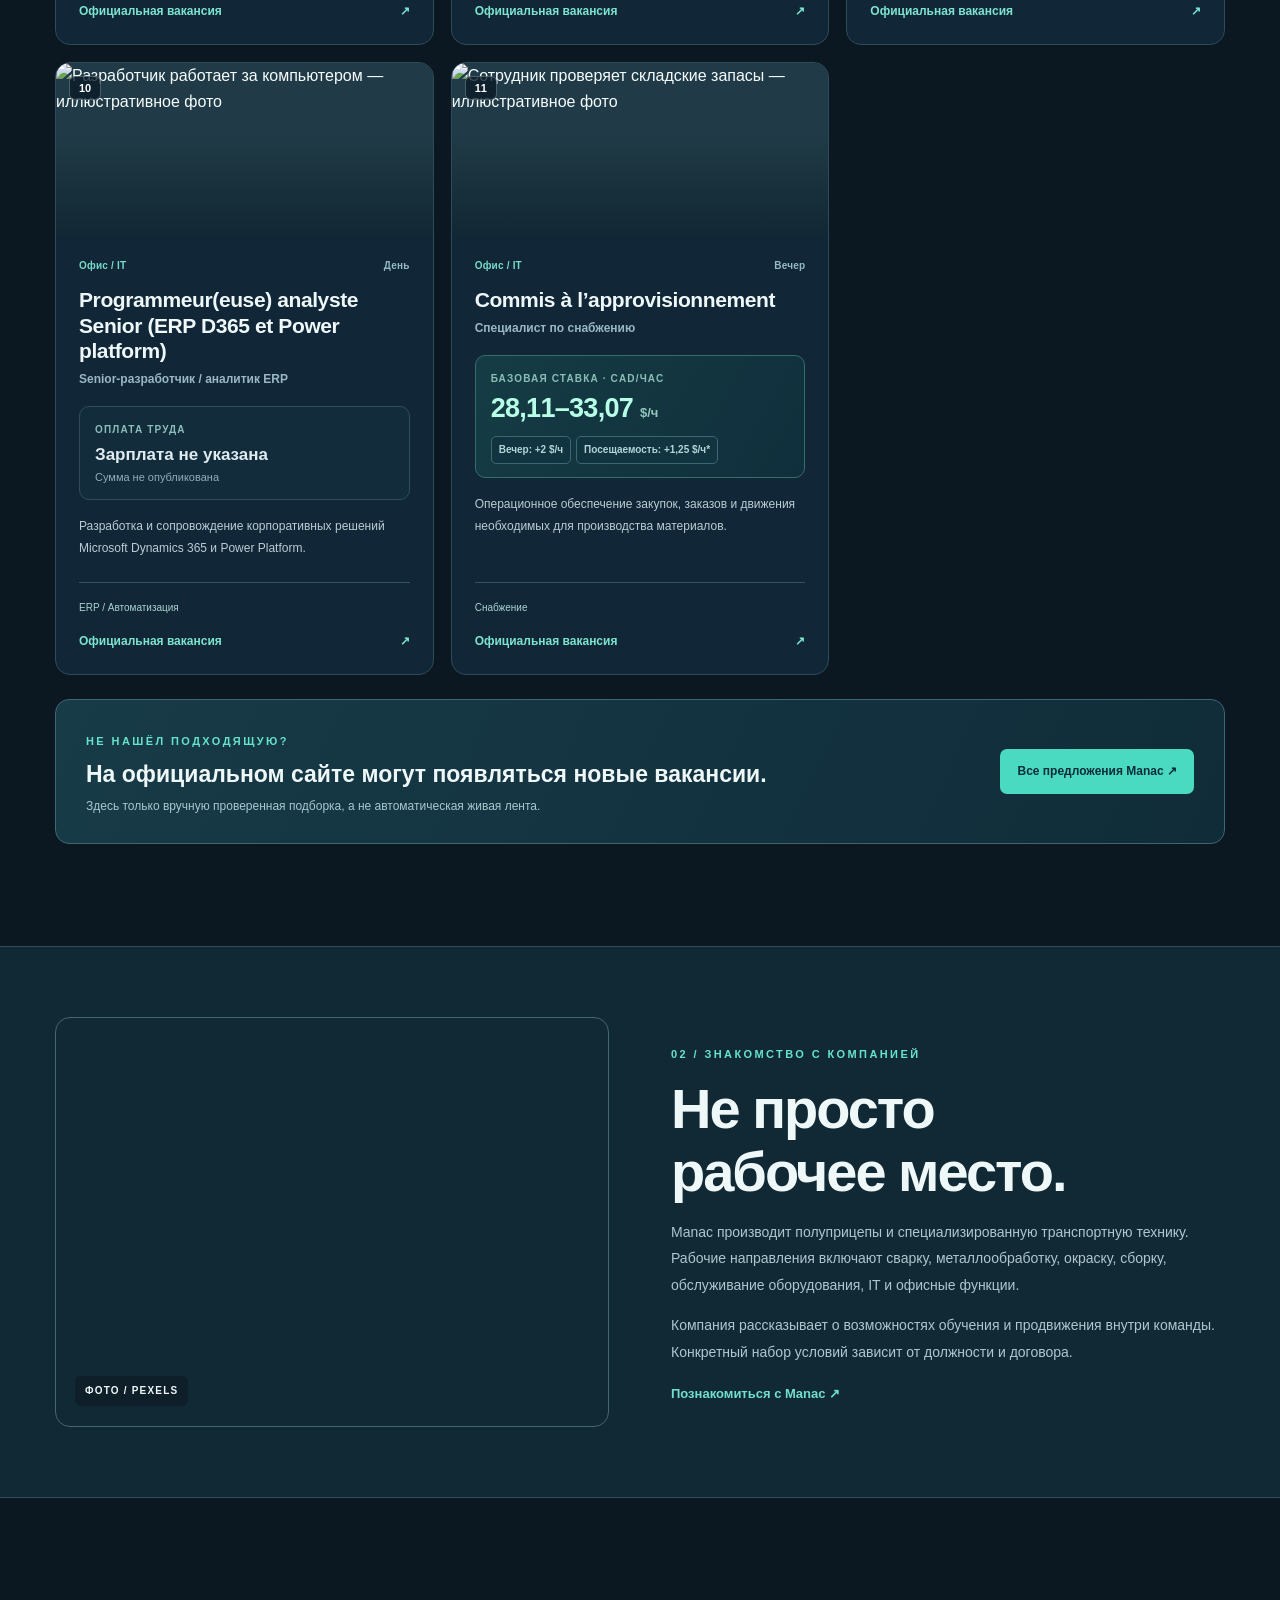
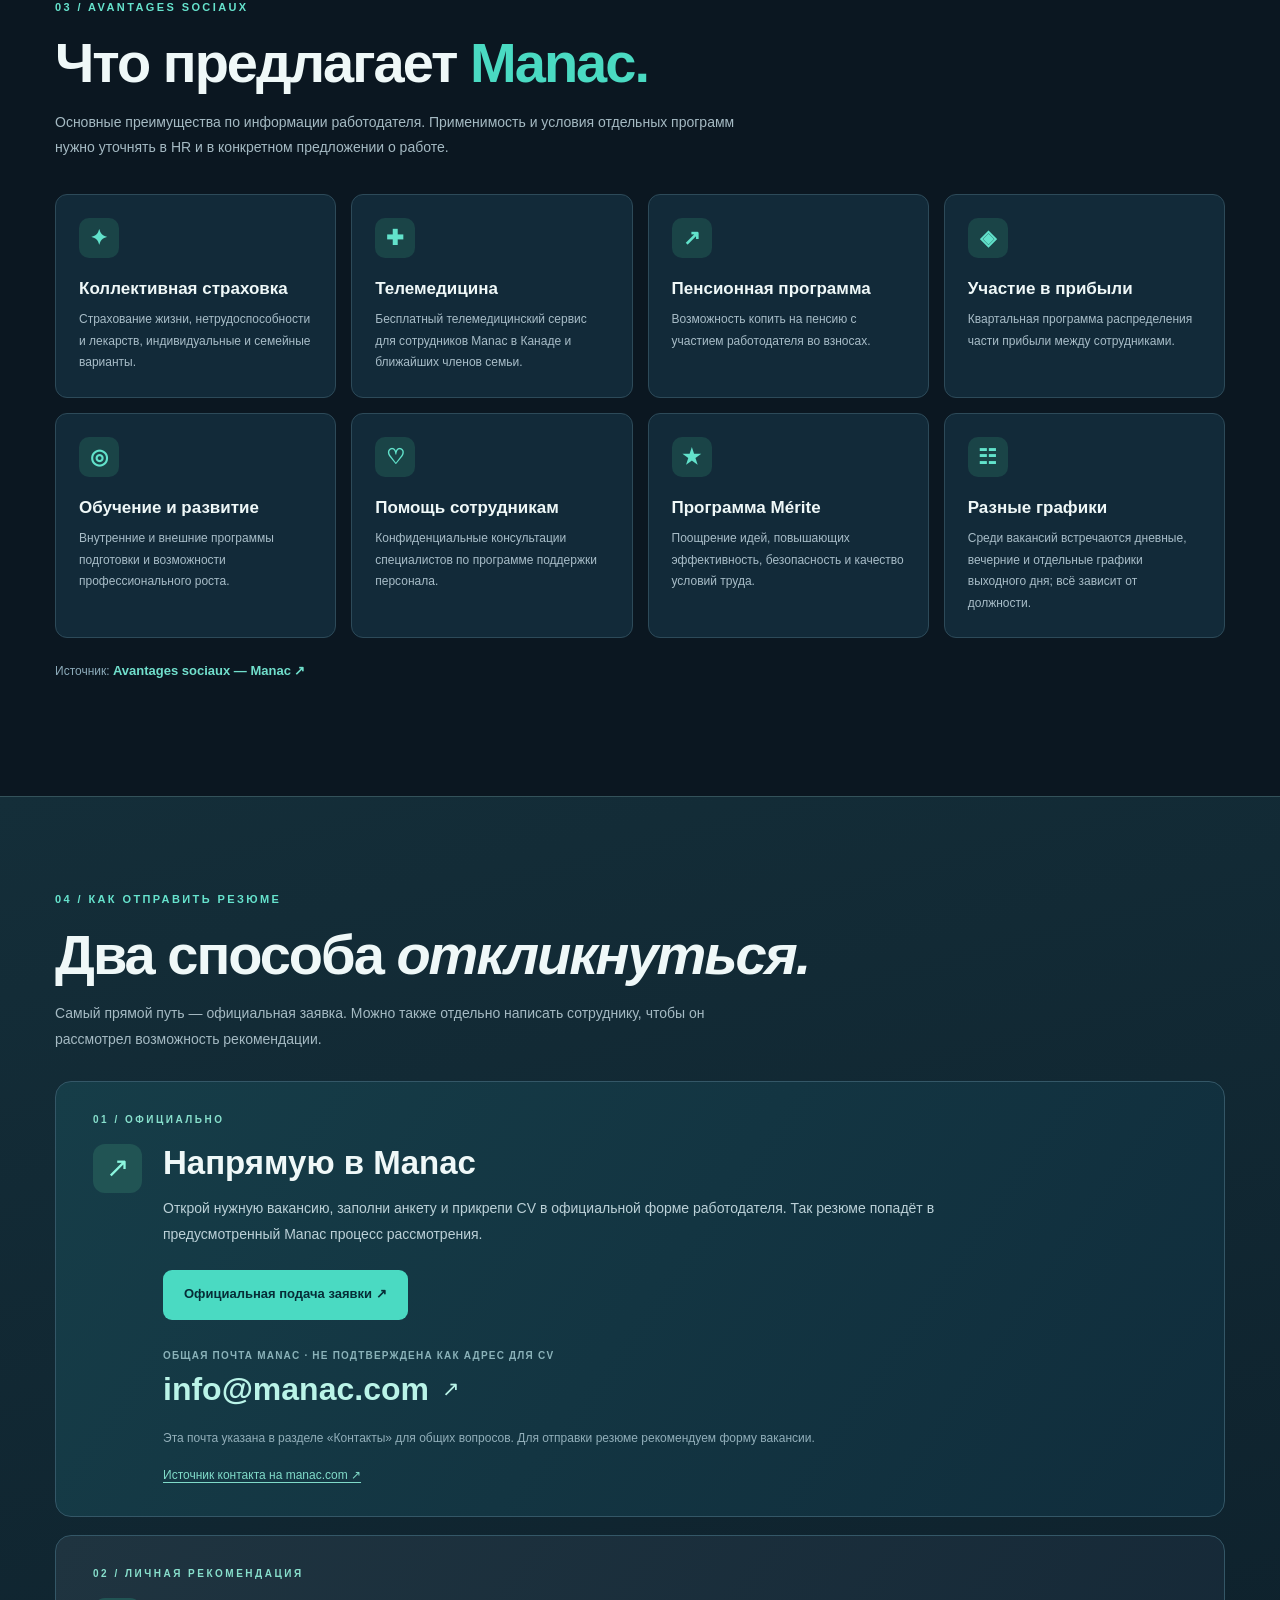
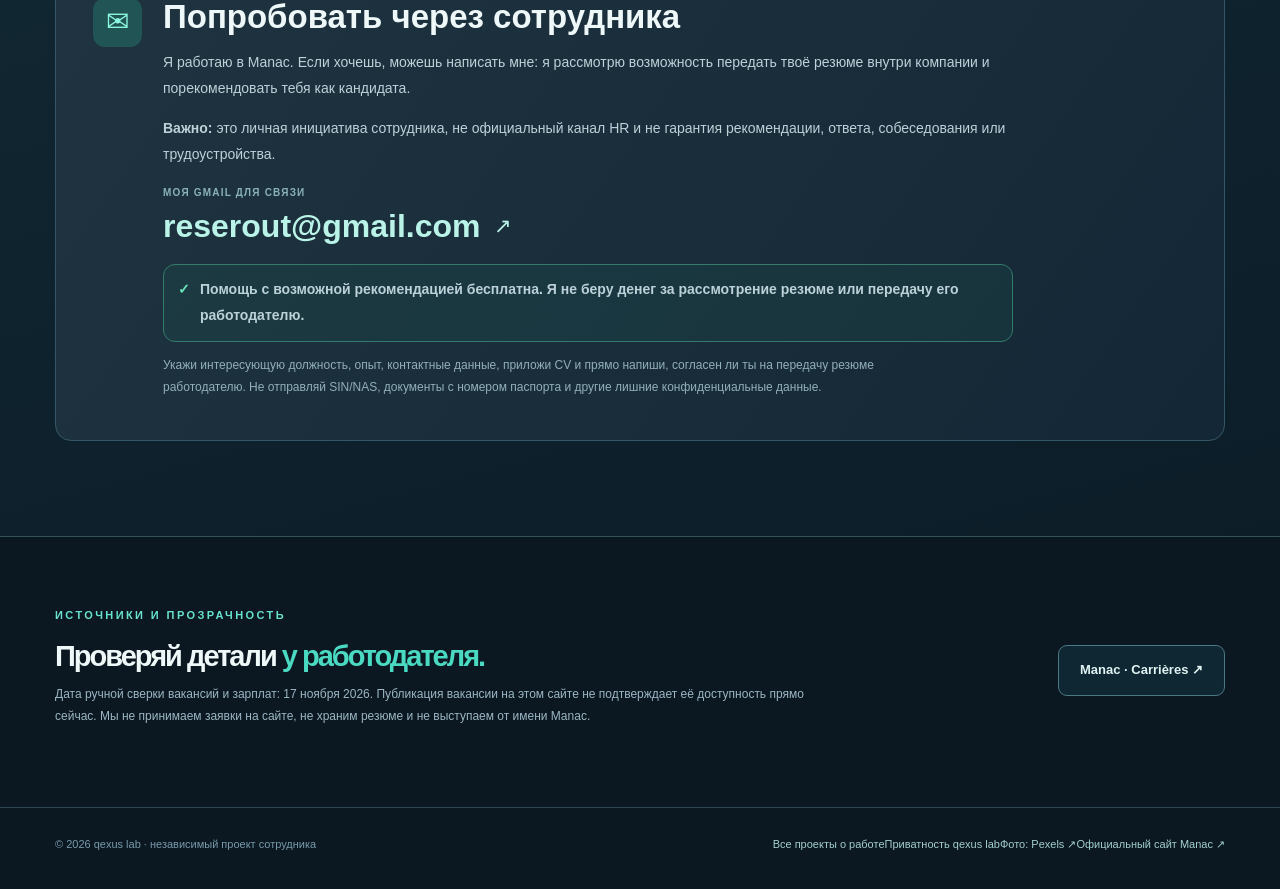
==== commit b6ef0c11: "style: unify Manac footer with portfolio while retaining official and photo links" ====
--- a/index.html
+++ b/index.html
@@ -23,6 +23,7 @@
 <link rel="stylesheet" href="https://fonts.googleapis.com/css2?family=DM+Sans:wght@400;500;600;700;800&amp;family=Space+Grotesk:wght@400;500;600;700&amp;display=swap">
 <link rel="stylesheet" href="style.css">
 <link rel="stylesheet" href="i18n.css">
+<link rel="stylesheet" href="https://qexus.github.io/shared/qx-footer.css">
 <meta property="og:type" content="website">
 <meta property="og:site_name" content="qexus lab">
 <meta property="og:title" content="Работа в Manac — Saint-Georges">
@@ -104,5 +105,8 @@
 <p class="referral-fee-note"><span aria-hidden="true">✓</span> Помощь с возможной рекомендацией бесплатна. Я не беру денег за рассмотрение резюме или передачу его работодателю.</p><p class="muted-note">Укажи интересующую должность, опыт, контактные данные, приложи CV и прямо напиши, согласен ли ты на передачу резюме работодателю. Не отправляй SIN/NAS, документы с номером паспорта и другие лишние конфиденциальные данные.</p></div></div></div>
 </div></section>
 <section class="last wrap"><div><span class="eyebrow">ИСТОЧНИКИ И ПРОЗРАЧНОСТЬ</span><h2>Проверяй детали <em>у работодателя.</em></h2><p>Дата ручной сверки вакансий и зарплат: 17 ноября 2026. Публикация вакансии на этом сайте не подтверждает её доступность прямо сейчас. Мы не принимаем заявки на сайте, не храним резюме и не выступаем от имени Manac.</p></div><a class="btn ghost-btn" href="https://www.manac.com/ca/fr/compagnie/carrieres/" target="_blank" rel="noopener noreferrer">Manac · Carrières ↗</a></section>
-</main><footer><div class="wrap footer-inner"><span>© 2026 qexus lab · независимый проект сотрудника</span><a href="https://qexus.github.io/work.html">Все проекты о работе</a><a href="https://qexus.github.io/privacy.html">Приватность qexus lab</a><a href="https://www.pexels.com/license/" target="_blank" rel="noopener noreferrer">Фото: Pexels ↗</a><a href="https://www.manac.com/ca/fr/compagnie/carrieres" target="_blank" rel="noopener noreferrer">Официальный сайт Manac ↗</a></div></footer></div>
+</main><footer class="qx-footer"><div class="wrap footer-inner qx-footer__inner">
+    <div class="qx-footer__meta"><span class="qx-footer__brand">© 2026 qexus lab · независимый проект сотрудника</span></div>
+    <div class="qx-footer__links"><a href="https://qexus.github.io/work.html">Все проекты о работе</a><a href="https://qexus.github.io/privacy.html">Приватность qexus lab</a><a href="https://www.pexels.com/license/" target="_blank" rel="noopener noreferrer">Фото: Pexels ↗</a><a href="https://www.manac.com/ca/fr/compagnie/carrieres" target="_blank" rel="noopener noreferrer">Официальный сайт Manac ↗</a></div>
+  </div></footer></div>
 </body></html>
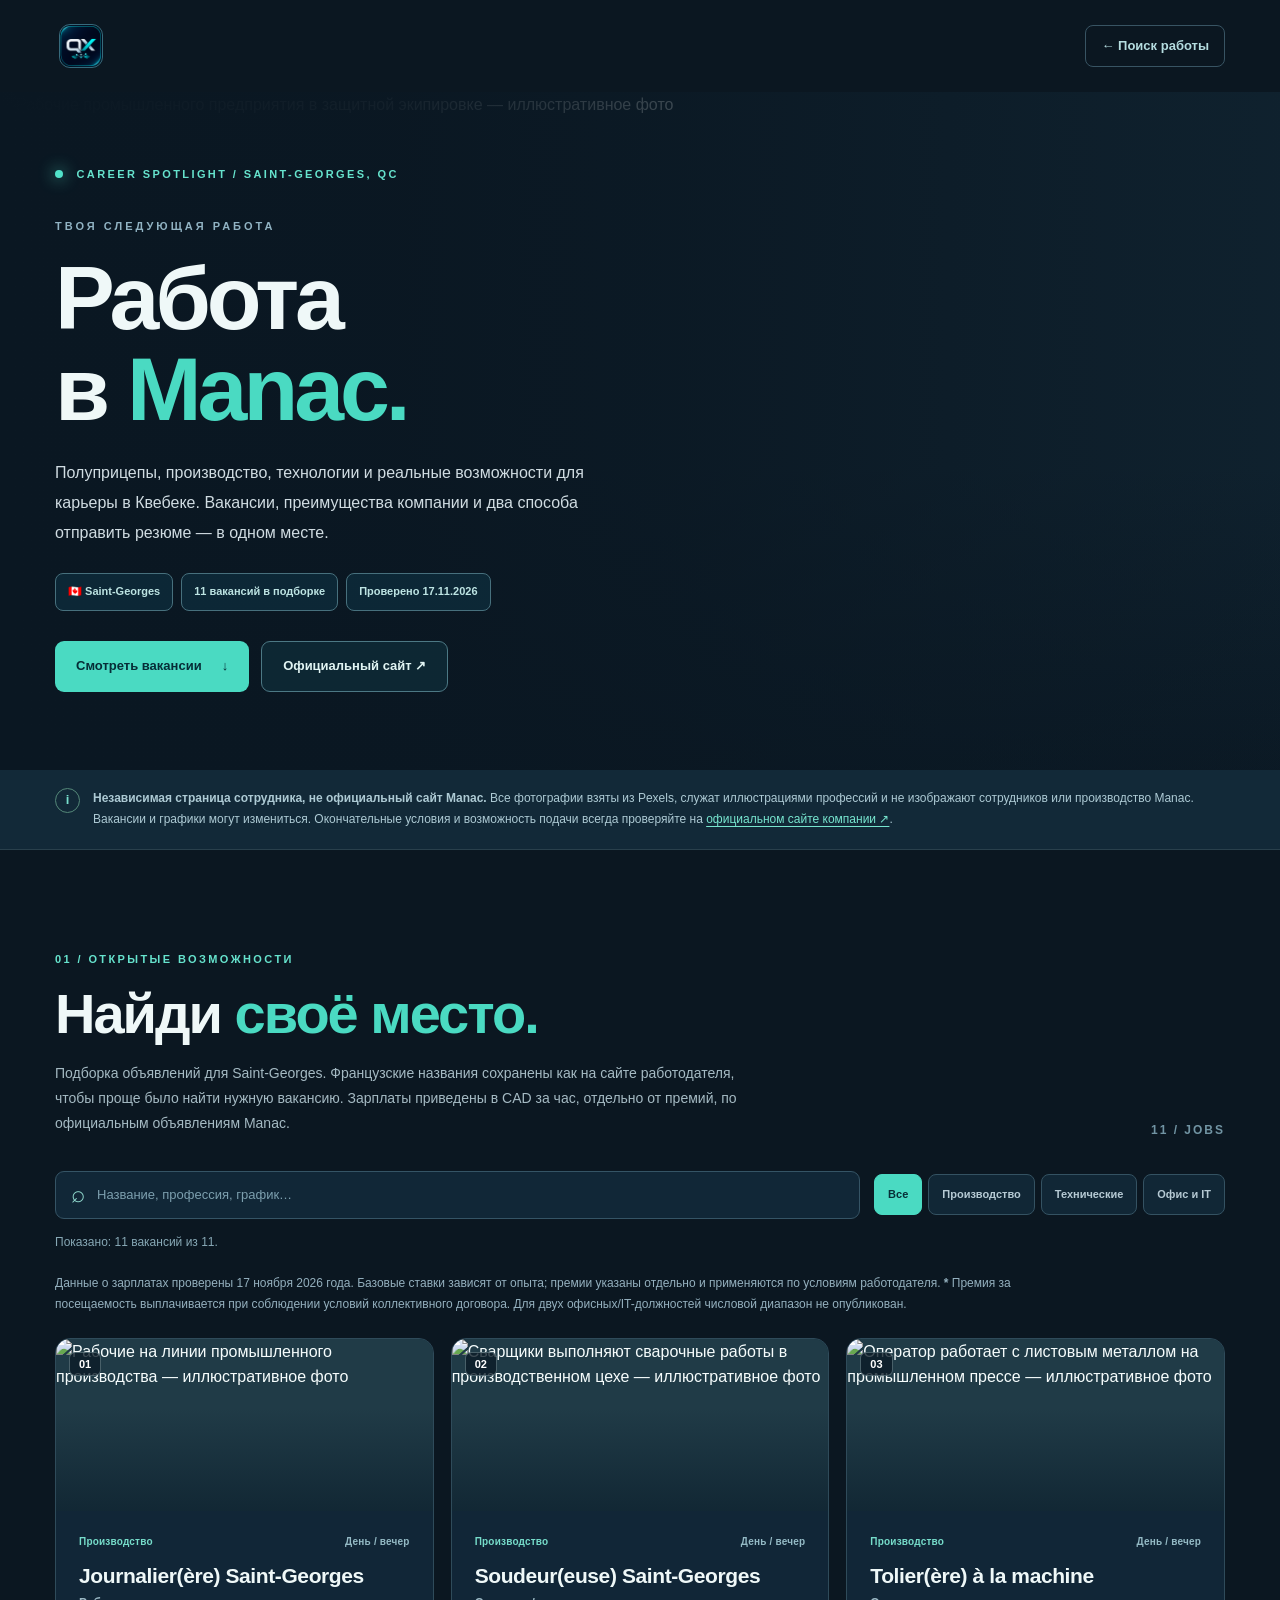
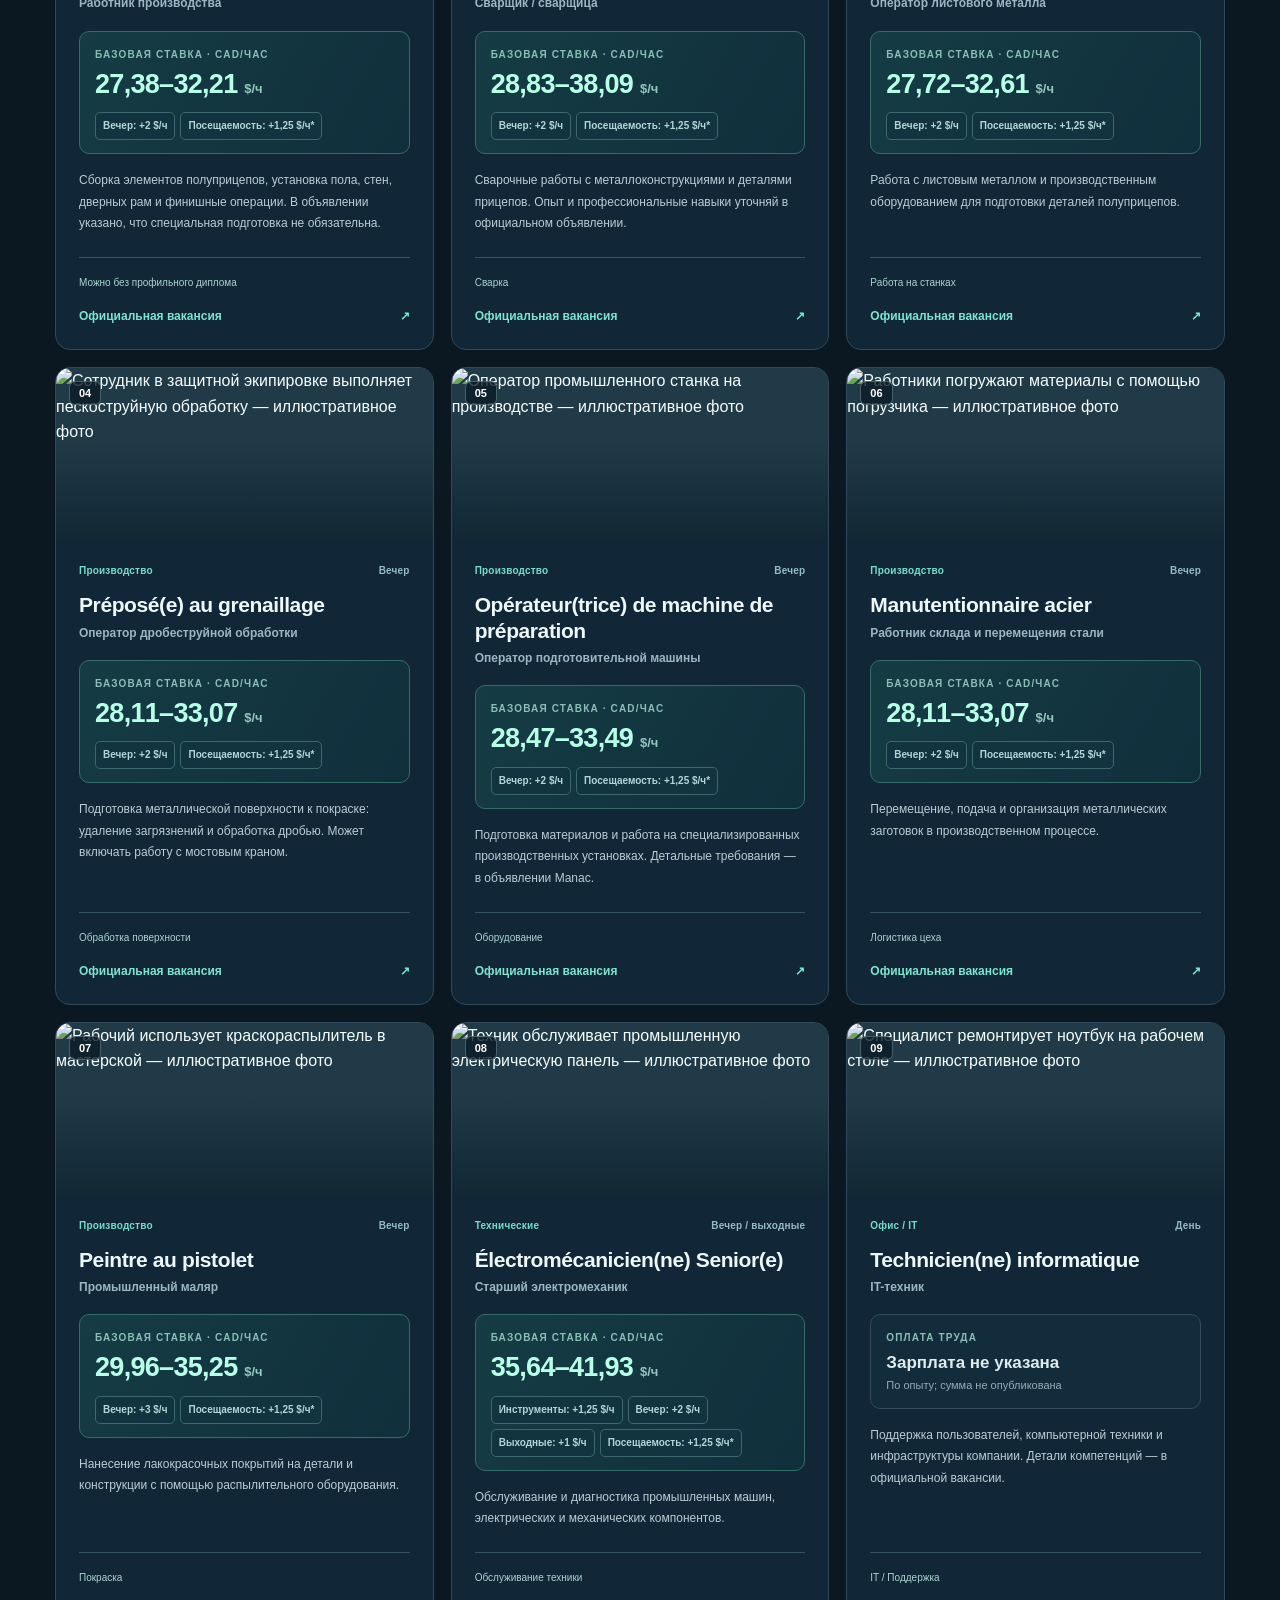
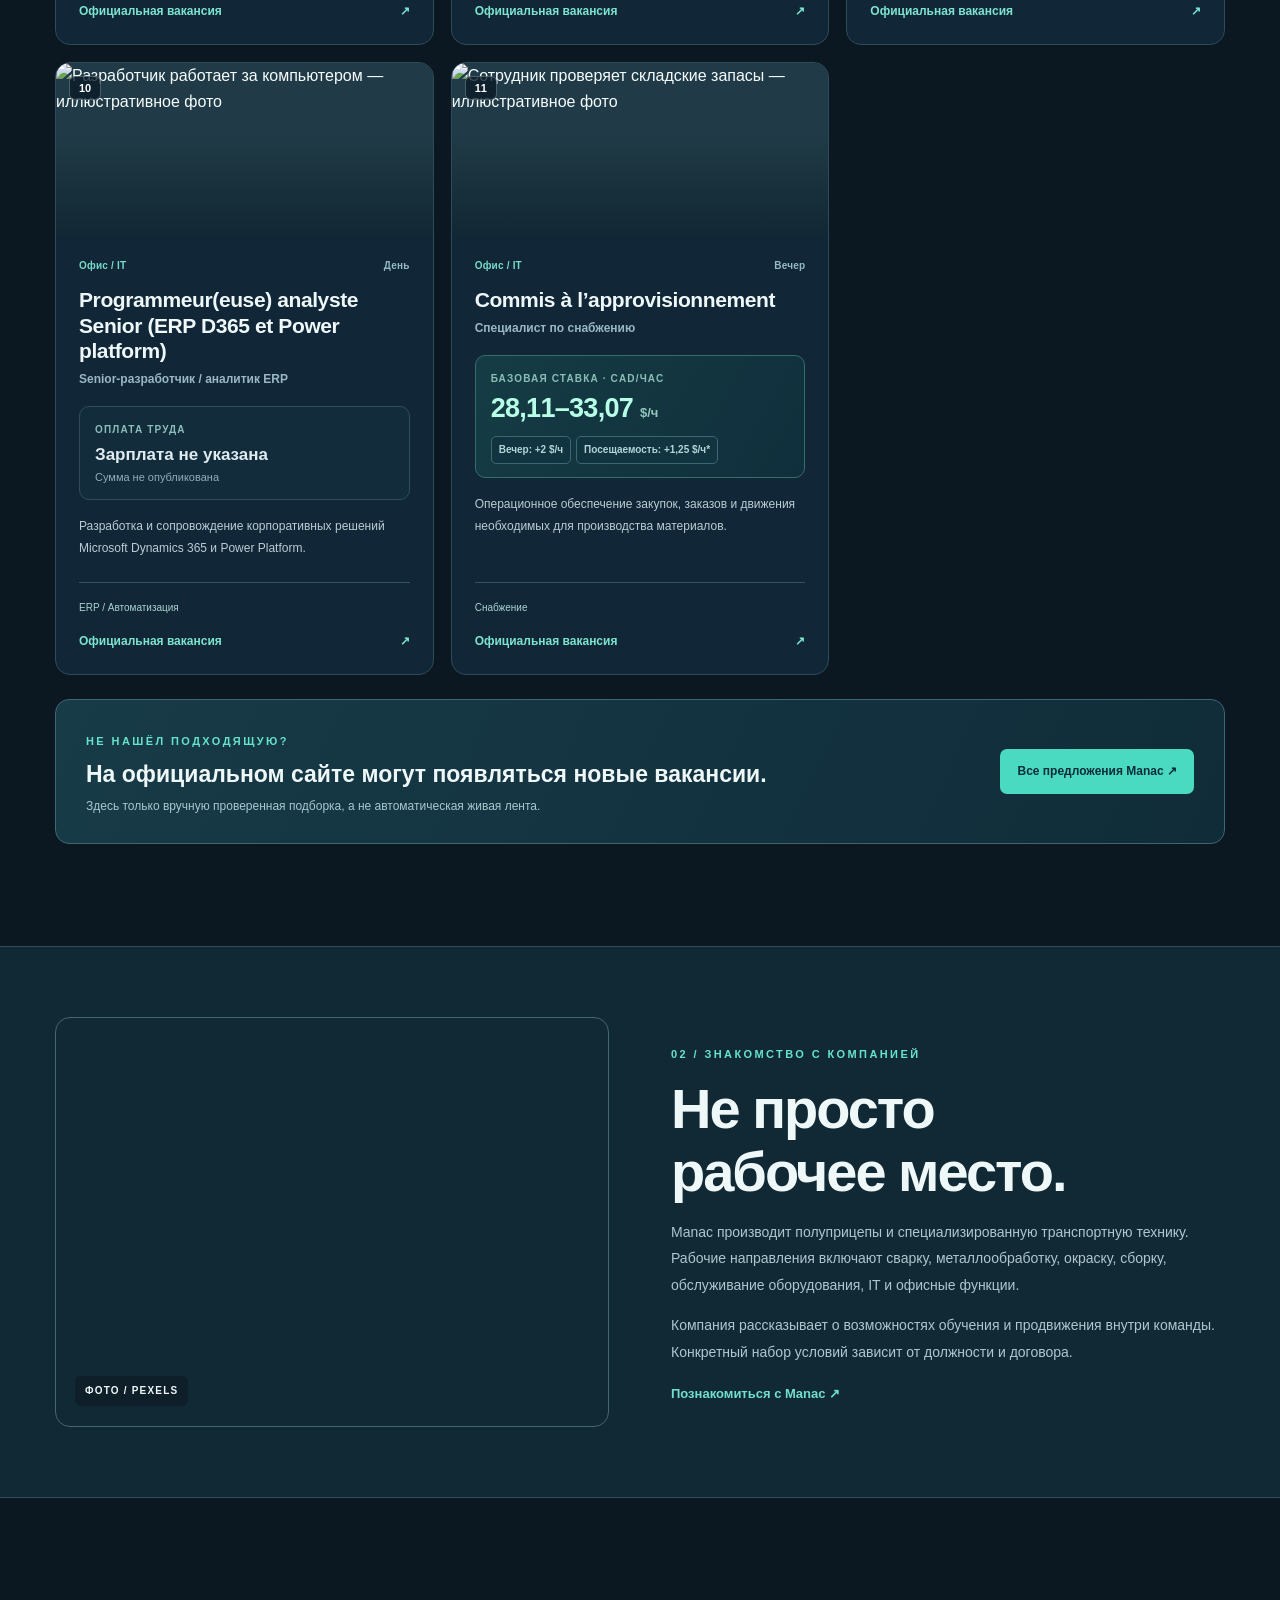
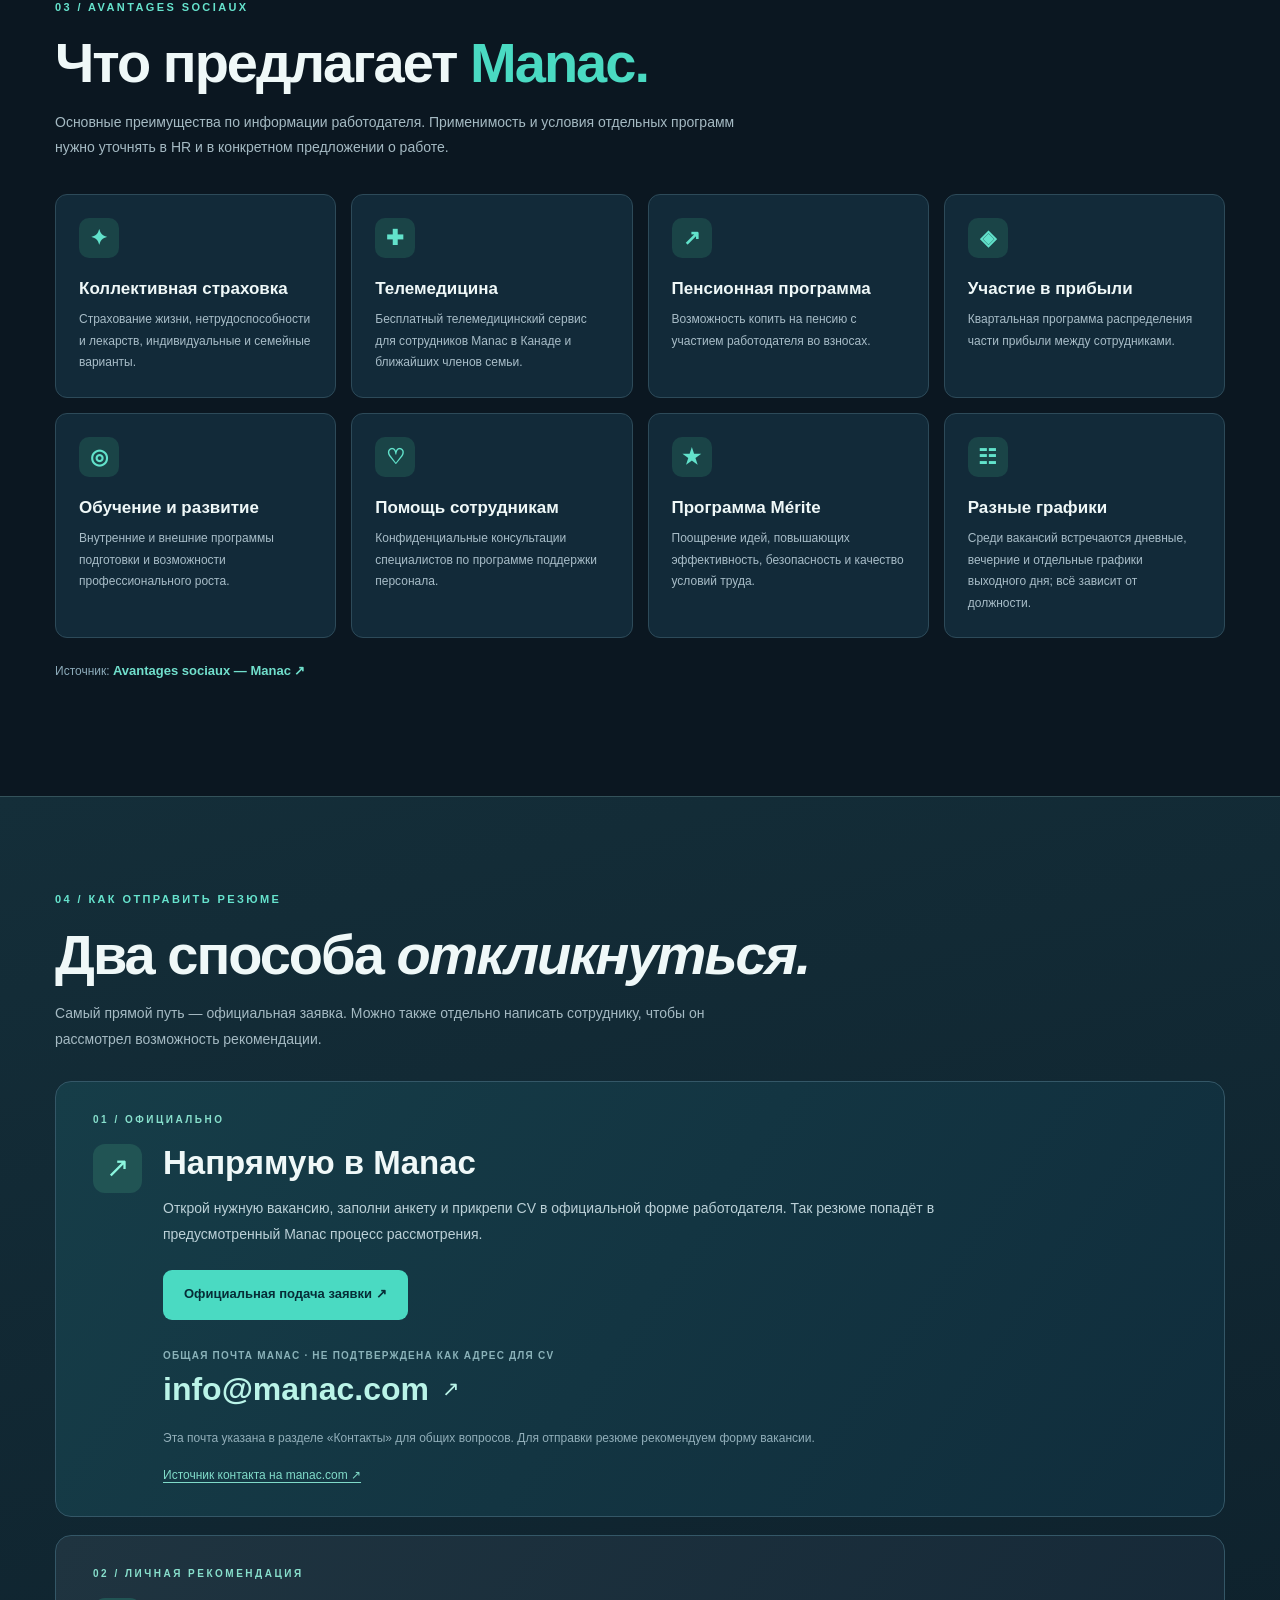
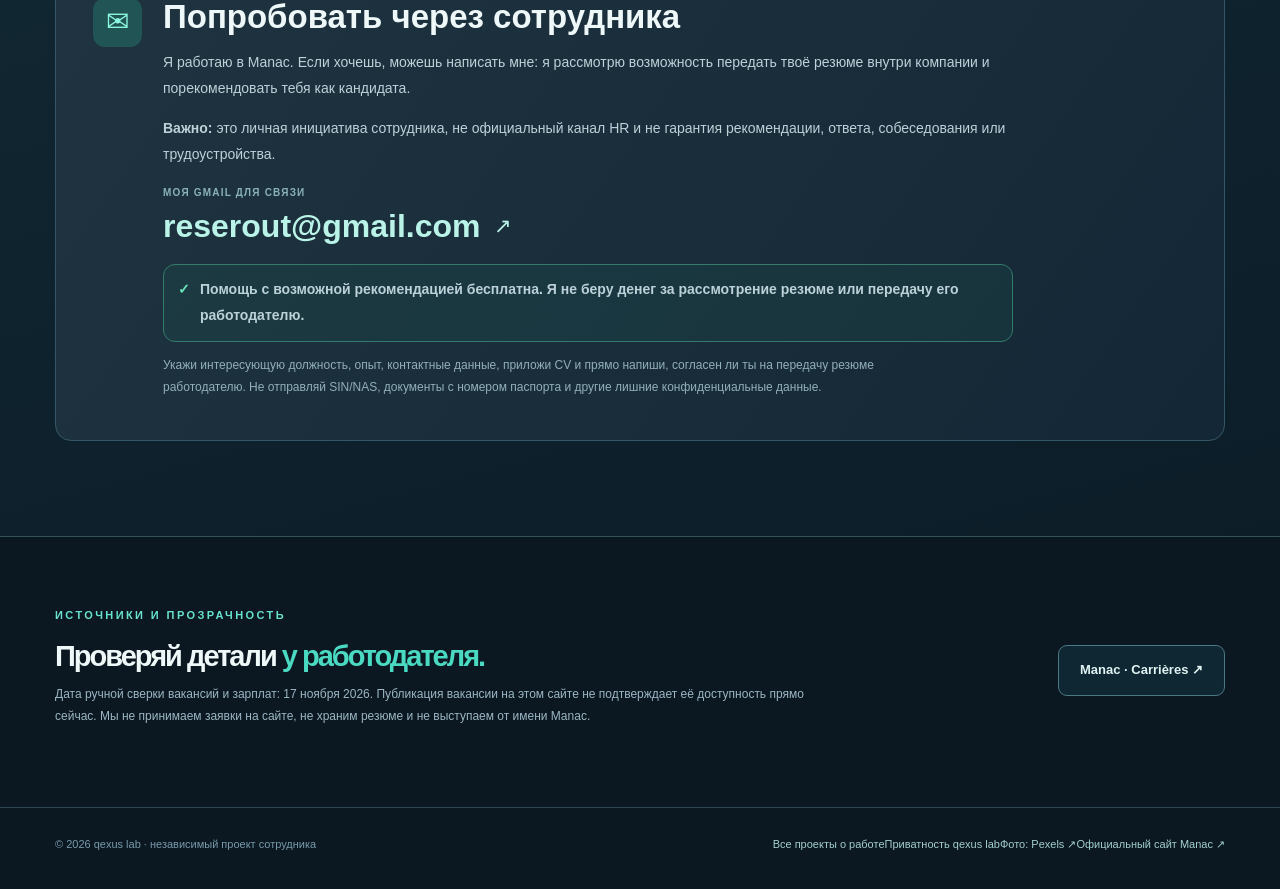
==== commit d6fab9dc: "perf: remove duplicate 120 KB i18n script and share QEXUS language module" ====
--- a/index.html
+++ b/index.html
@@ -32,7 +32,7 @@
 <meta property="og:image" content="https://images.pexels.com/photos/32845683/pexels-photo-32845683.jpeg?auto=compress&amp;cs=tinysrgb&amp;w=1400">
 <meta name="twitter:card" content="summary_large_image">
 <script src="filter.js" defer></script>
-<script src="i18n.js" defer></script>
+<script src="https://qexus.github.io/shared/site-i18n.js" defer></script>
 </head>
 <body>
 <a class="skip" href="#main">Перейти к содержимому</a>
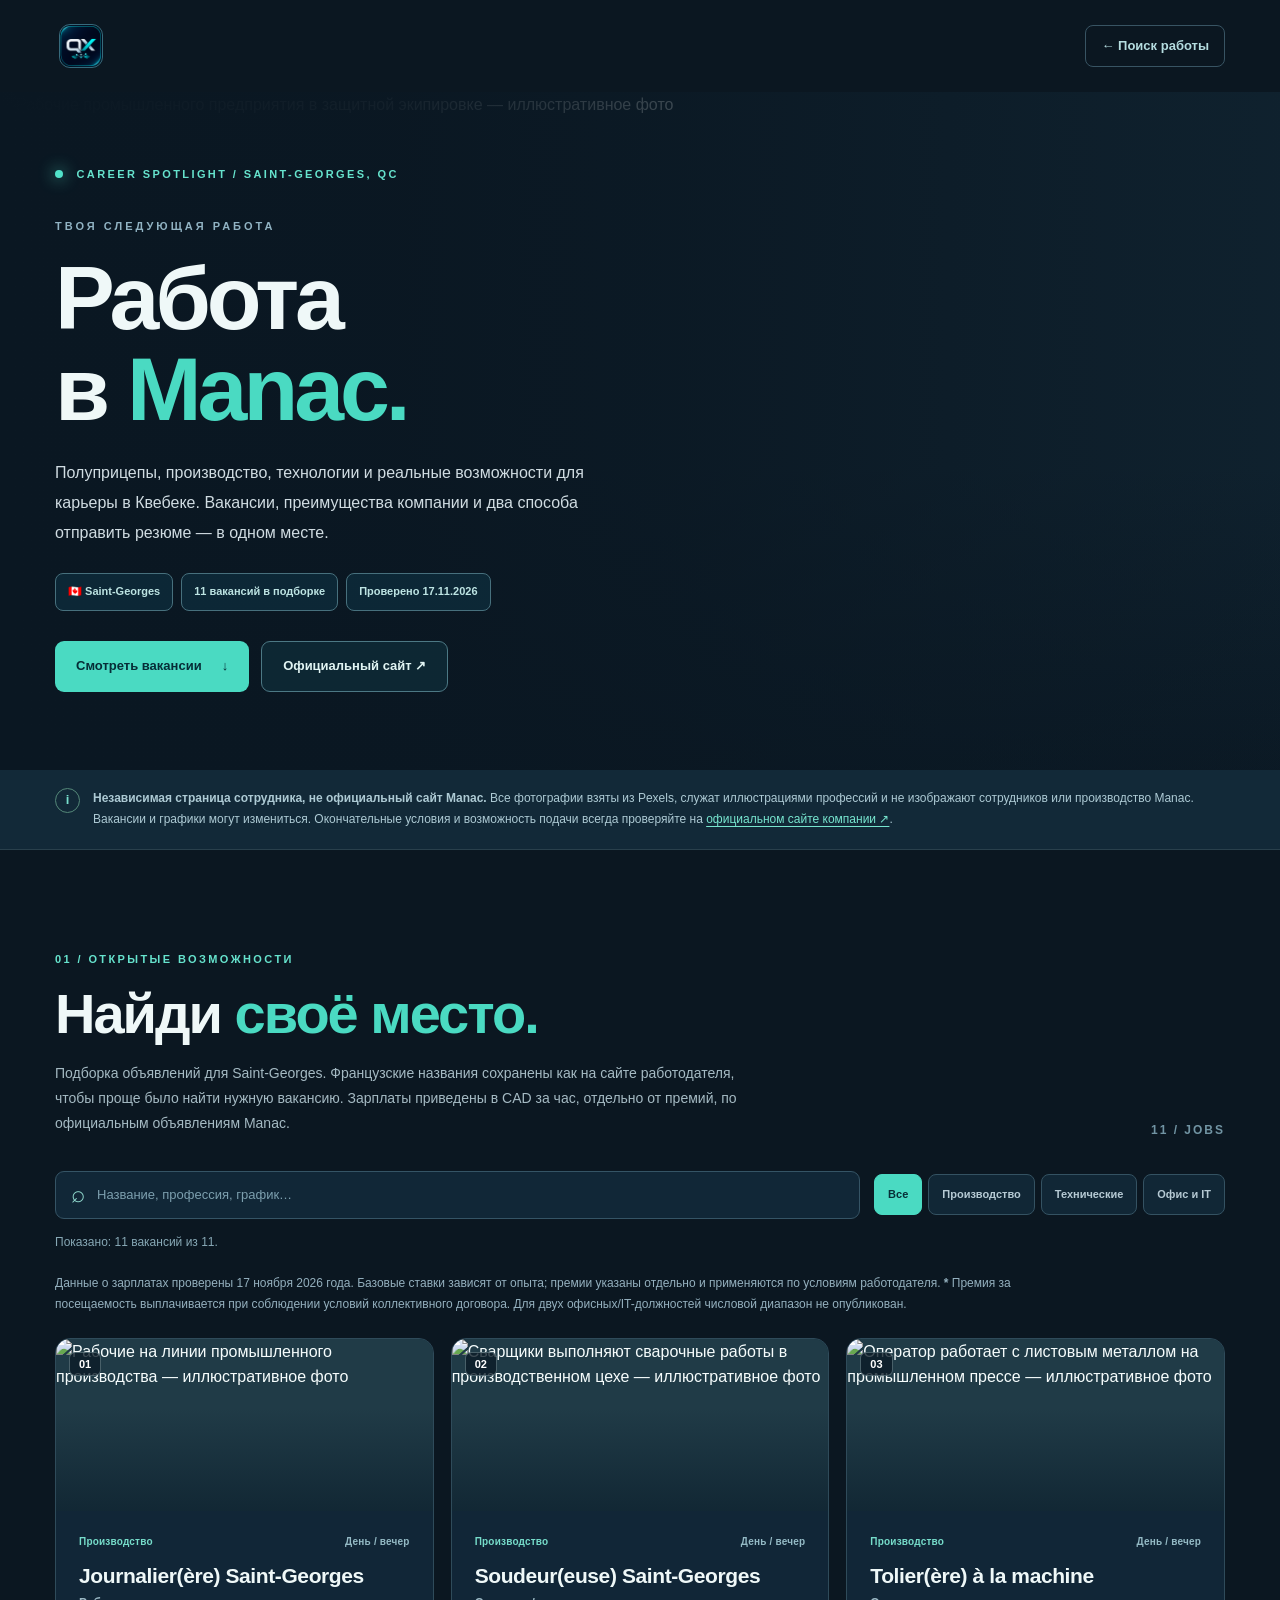
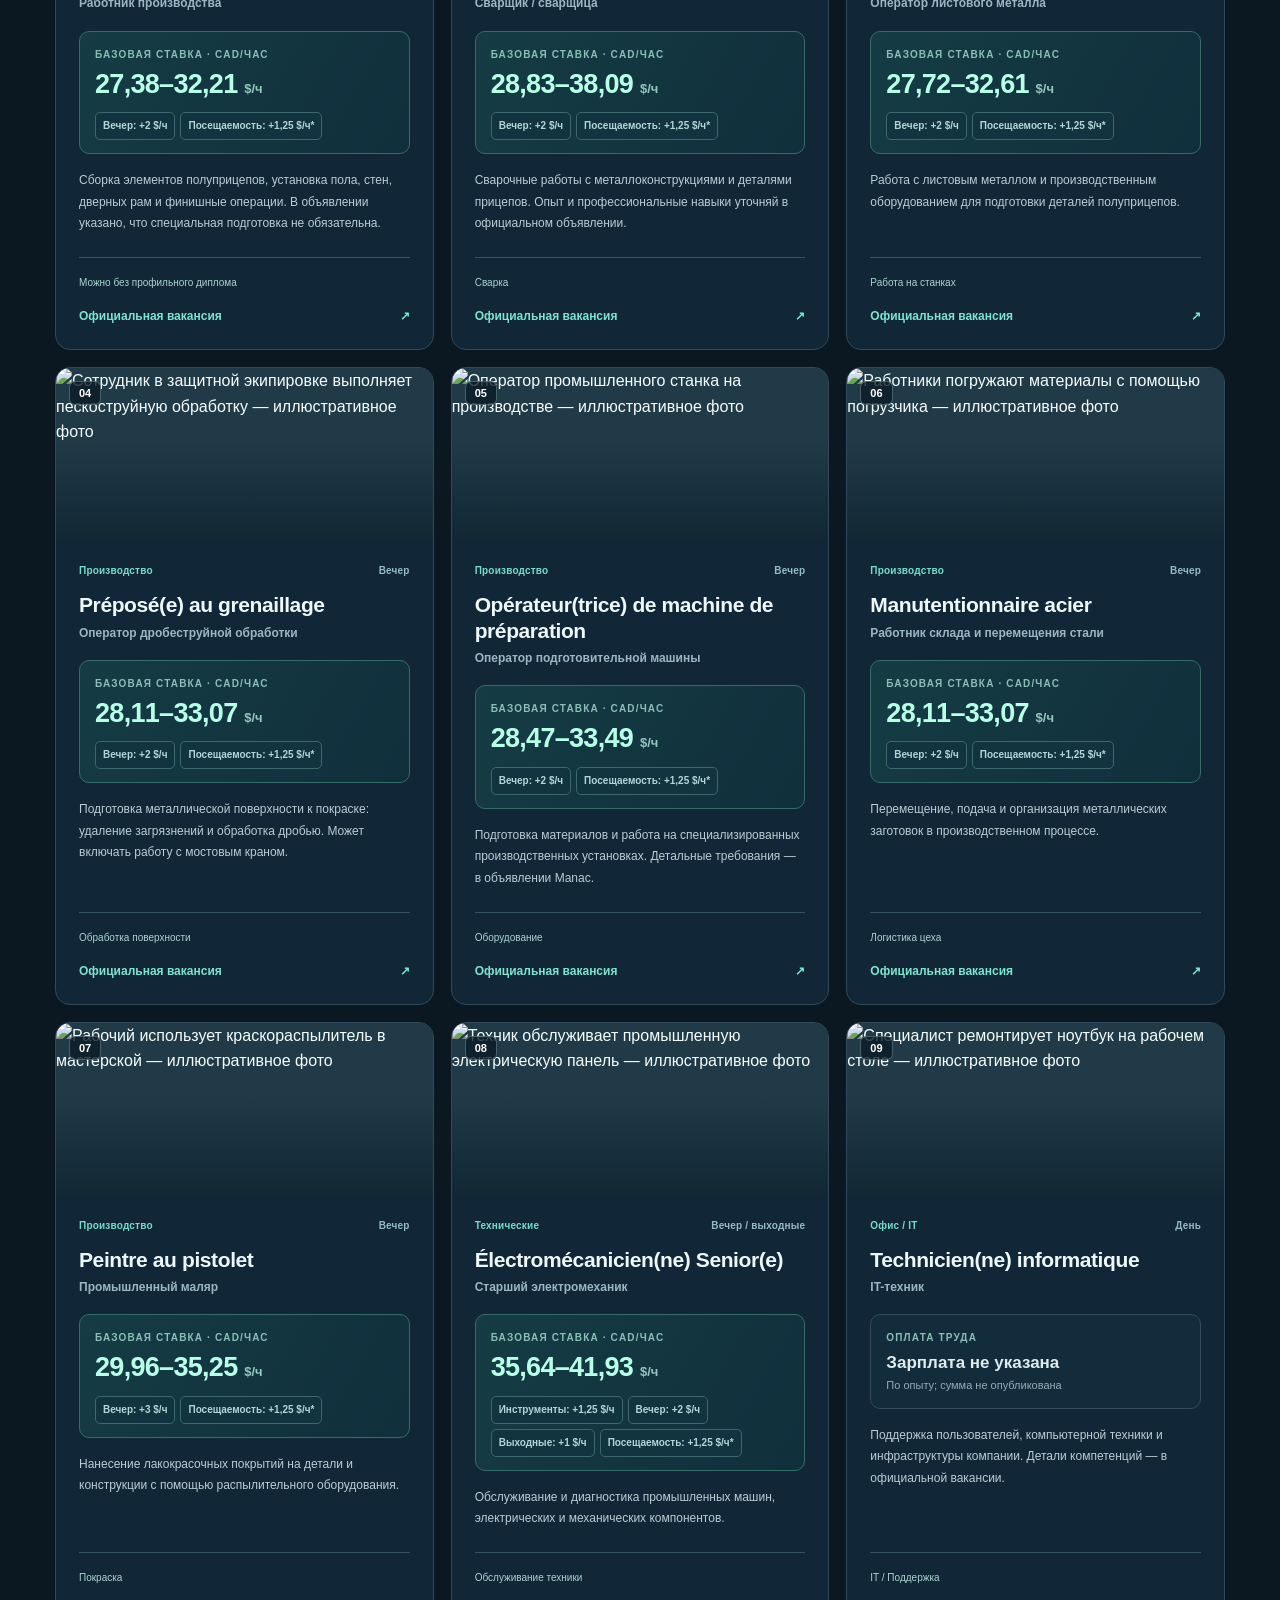
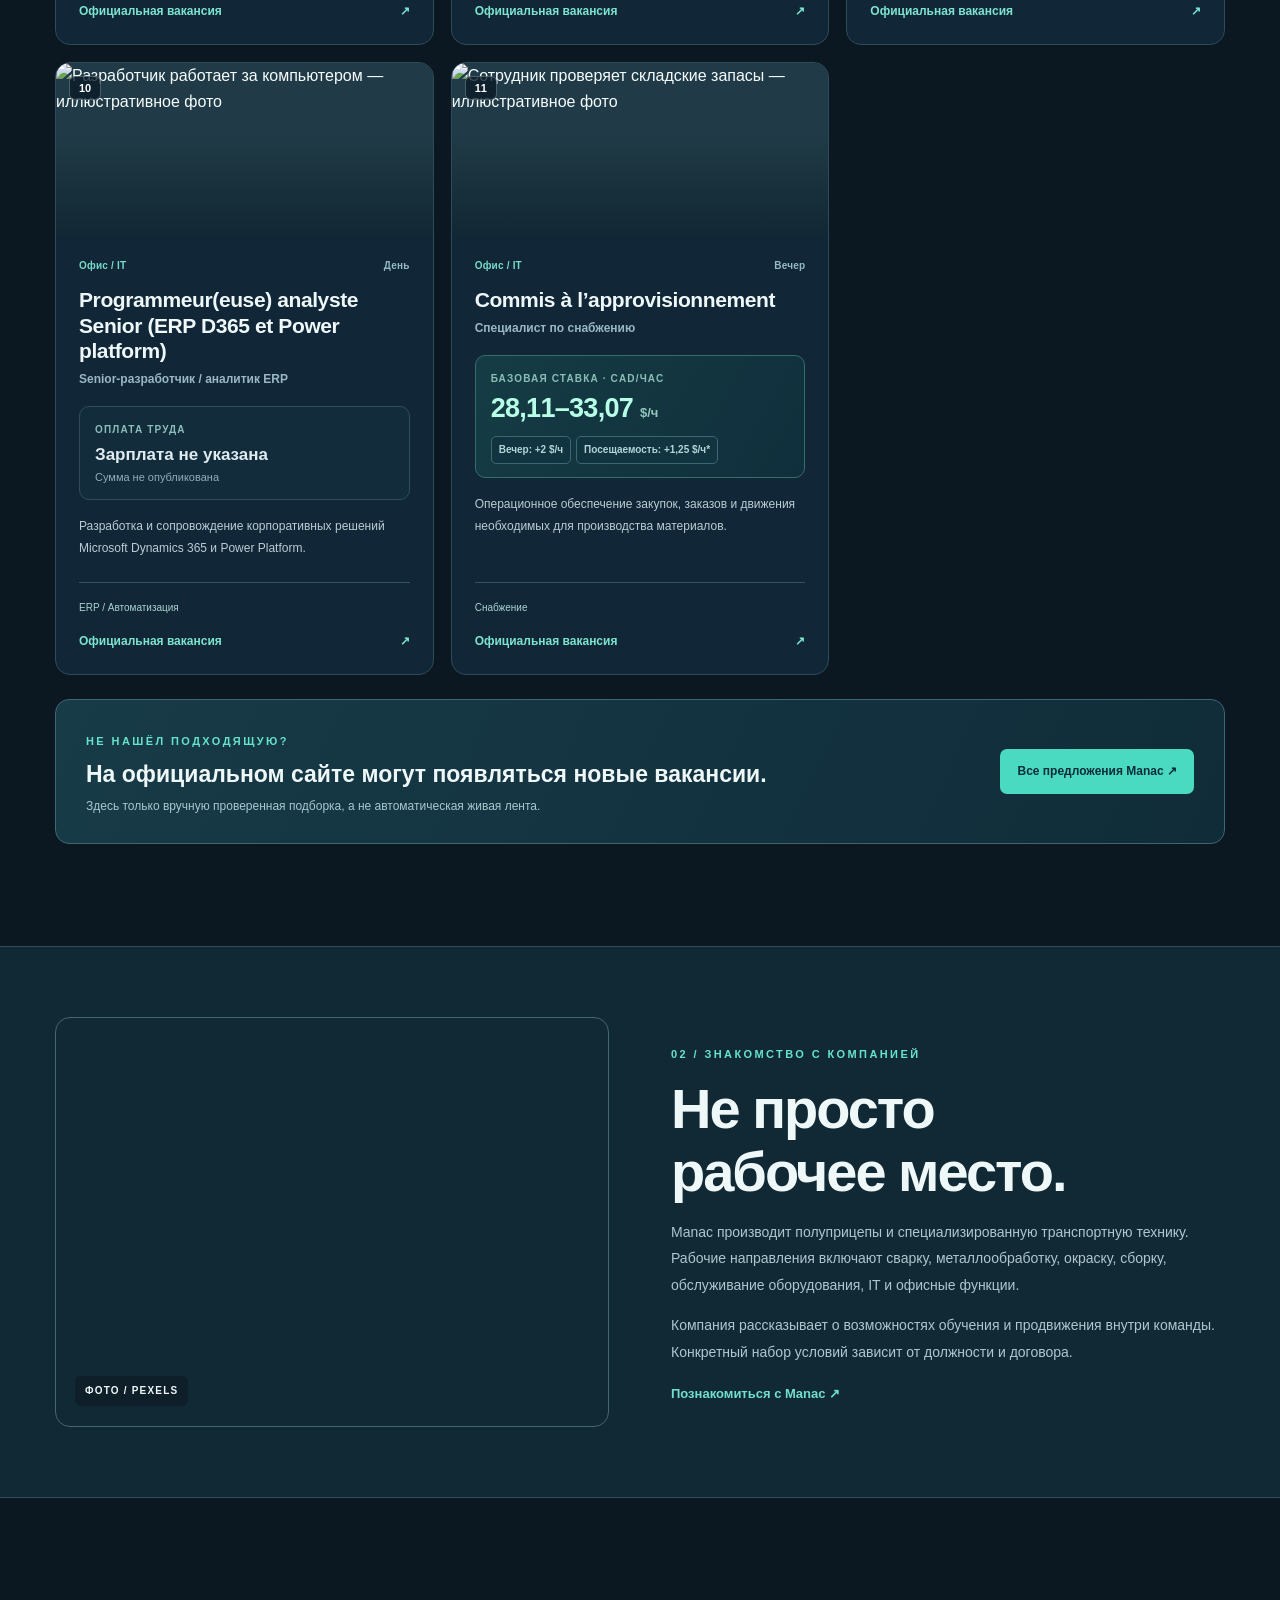
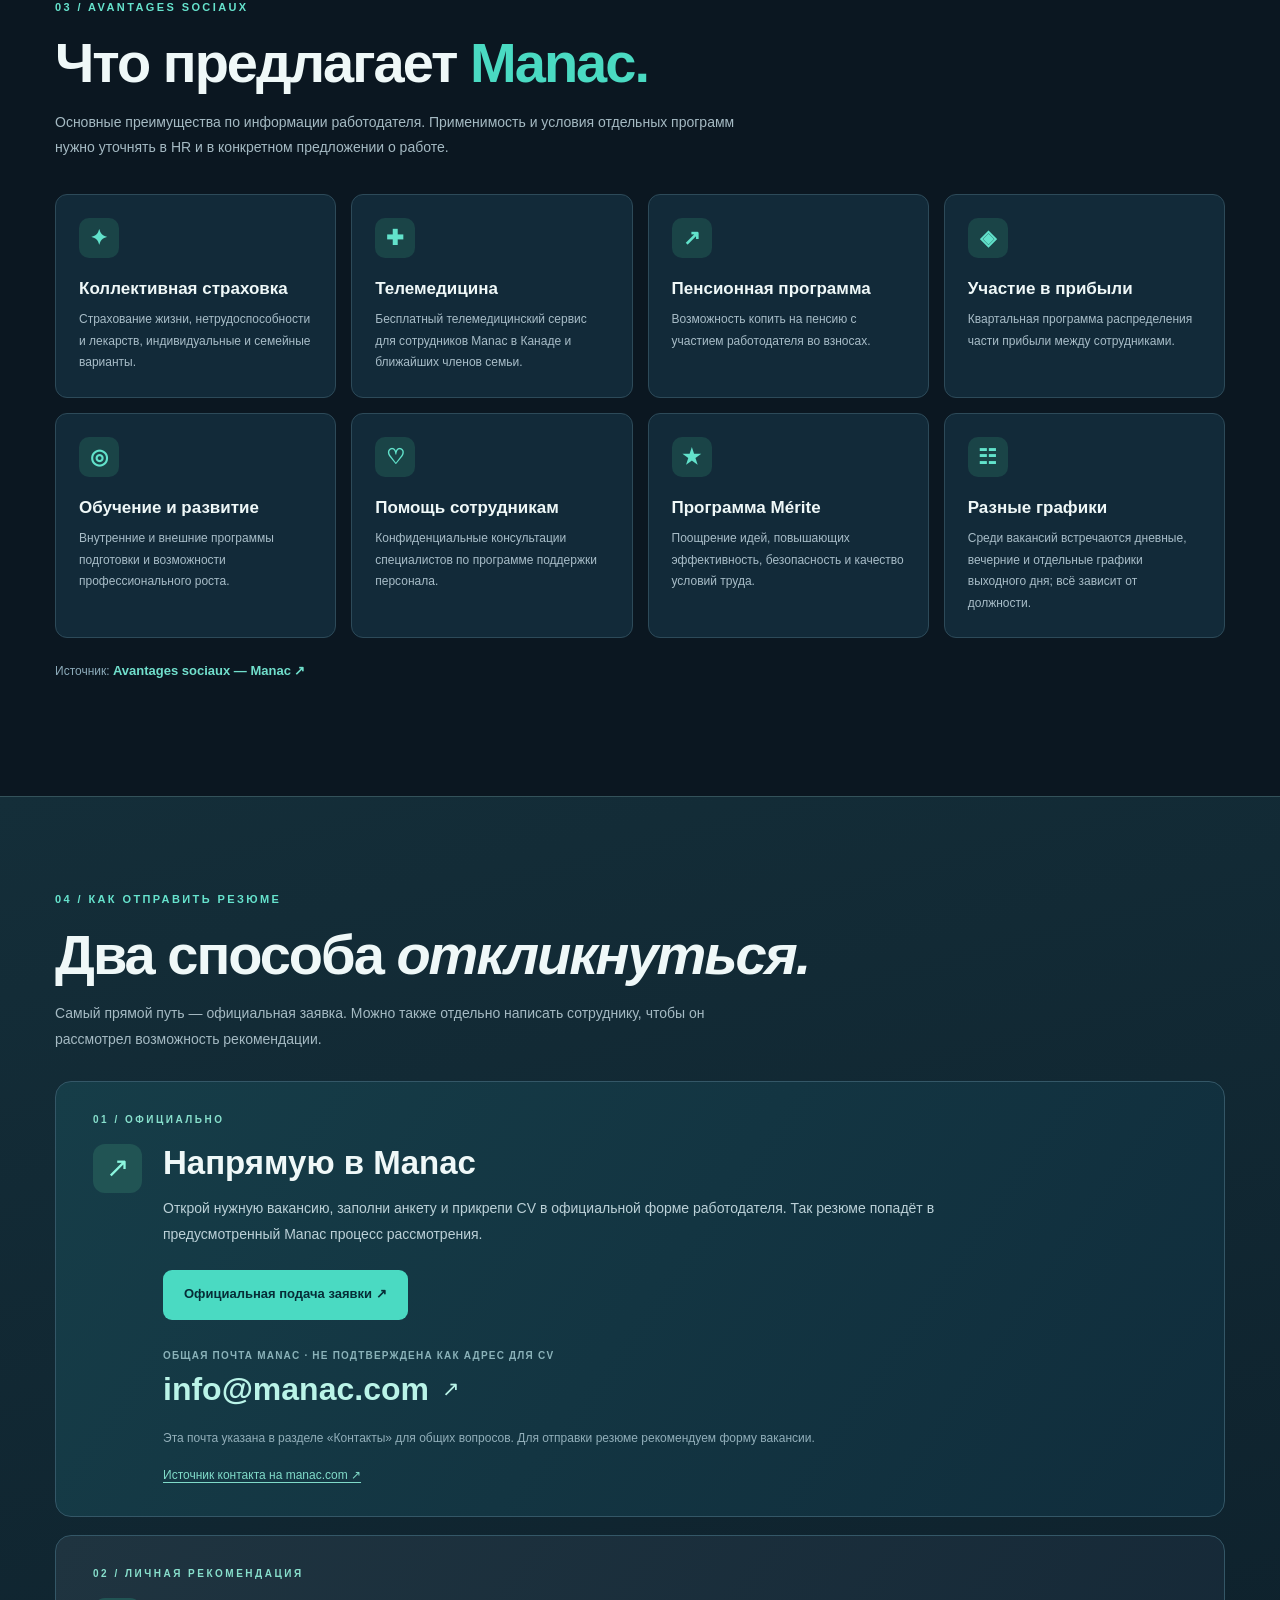
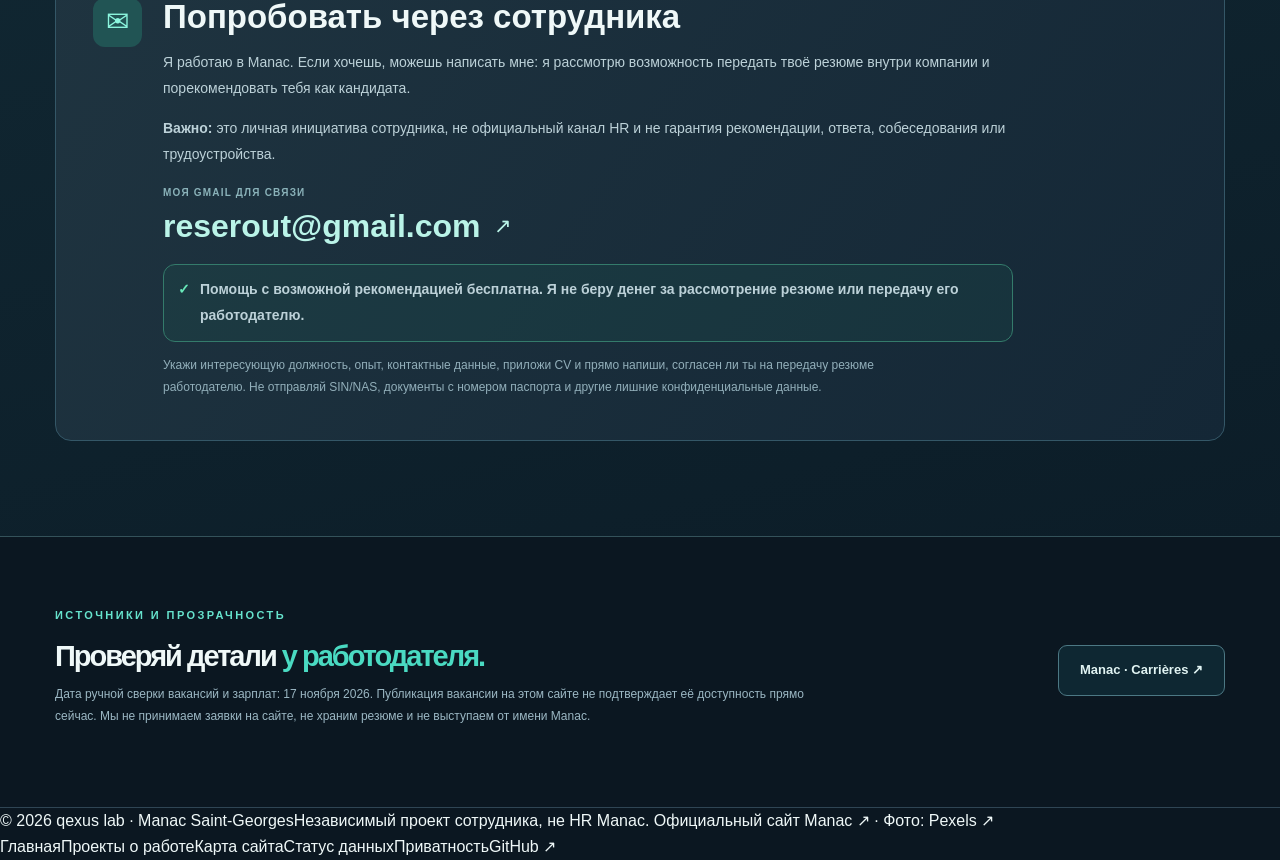
==== commit be8fc453: "footer: shared qexus footer (Manac link and Pexels credit kept in the note line) Co-Authored-By: Cla" ====
--- a/index.html
+++ b/index.html
@@ -8,7 +8,7 @@
 <meta name="description" content="Работа в Manac, Saint-Georges: вакансии производства, сварки, технических специалистов и IT, преимущества, официальный отклик и возможность рекомендации сотрудника.">
 <meta name="referrer" content="strict-origin-when-cross-origin">
 <meta name="robots" content="index,follow,max-image-preview:large">
-<meta http-equiv="Content-Security-Policy" content="default-src 'self'; script-src 'self'; style-src 'self' https://fonts.googleapis.com; img-src 'self' https://images.pexels.com; font-src 'self' https://fonts.gstatic.com; connect-src 'none'; object-src 'none'; base-uri 'self'; form-action 'none'; frame-src 'none'; upgrade-insecure-requests">
+<meta http-equiv="Content-Security-Policy" content="default-src 'self'; script-src 'self'; style-src 'self'; img-src 'self' https://images.pexels.com; font-src 'self'; connect-src 'self'; object-src 'none'; base-uri 'self'; form-action 'none'; frame-src 'none'; upgrade-insecure-requests">
 <title>Работа в Manac — вакансии в Saint-Georges · qexus lab</title>
 <link rel="canonical" href="https://qexus.github.io/manac/">
 <link rel="alternate" hreflang="ru" href="https://qexus.github.io/manac/">
@@ -18,12 +18,9 @@
 <link rel="icon" type="image/png" href="assets/qx-favicon-48.png">
 <link rel="apple-touch-icon" href="assets/qx-logo-180.png">
 <link rel="preconnect" href="https://images.pexels.com" crossorigin>
-<link rel="preconnect" href="https://fonts.googleapis.com">
-<link rel="preconnect" href="https://fonts.gstatic.com" crossorigin>
-<link rel="stylesheet" href="https://fonts.googleapis.com/css2?family=DM+Sans:wght@400;500;600;700;800&amp;family=Space+Grotesk:wght@400;500;600;700&amp;display=swap">
+<link rel="stylesheet" href="https://qexus.github.io/assets/fonts/fonts.css">
 <link rel="stylesheet" href="style.css">
 <link rel="stylesheet" href="i18n.css">
-<link rel="stylesheet" href="https://qexus.github.io/shared/qx-footer.css">
 <meta property="og:type" content="website">
 <meta property="og:site_name" content="qexus lab">
 <meta property="og:title" content="Работа в Manac — Saint-Georges">
@@ -33,63 +30,66 @@
 <meta name="twitter:card" content="summary_large_image">
 <script src="filter.js" defer></script>
 <script src="https://qexus.github.io/shared/site-i18n.js" defer></script>
+<meta property="og:locale" content="ru_RU">
+<script type="application/ld+json">{"@context": "https://schema.org", "@type": "WebPage", "url": "https://qexus.github.io/manac/", "name": "Работа в Manac — вакансии в Saint-Georges · qexus lab", "description": "Работа в Manac, Saint-Georges: вакансии производства, сварки, технических специалистов и IT, преимущества, официальный отклик и возможность рекомендации сотрудника.", "inLanguage": "ru", "isPartOf": {"@type": "WebSite", "name": "qexus lab · Manac", "url": "https://qexus.github.io/manac/"}, "publisher": {"@type": "Organization", "name": "qexus lab", "url": "https://qexus.github.io/", "logo": "https://qexus.github.io/assets/qx-logo-180.png", "sameAs": ["https://github.com/qexus"]}}</script>
+<link rel="stylesheet" href="https://qexus.github.io/shared/qx-footer.css">
 </head>
 <body>
 <a class="skip" href="#main">Перейти к содержимому</a>
 <div class="site">
 <header class="top wrap"><a class="brand" href="https://qexus.github.io/" aria-label="Главная qexus lab"><img src="assets/qx-logo-180.png" width="44" height="44" alt="" decoding="async"></a><a class="back" href="https://qexus.github.io/work.html">← Поиск работы</a></header>
 <main id="main">
-<section class="hero"><div class="hero-image"><img src="https://images.pexels.com/photos/32845683/pexels-photo-32845683.jpeg?auto=compress&amp;cs=tinysrgb&amp;w=1700" width="1800" height="1100" alt="Рабочие промышленного предприятия в защитной экипировке — иллюстративное фото" fetchpriority="high" decoding="async"></div><div class="hero-shade"></div><div class="wrap hero-inner"><div class="hero-kicker"><span class="pulse"></span> CAREER SPOTLIGHT / SAINT-GEORGES, QC</div><div class="hero-copy"><span class="hero-mini">ТВОЯ СЛЕДУЮЩАЯ РАБОТА</span><h1>Работа<br>в <em>Manac.</em></h1><p>Полуприцепы, производство, технологии и реальные возможности для карьеры в Квебеке. Вакансии, преимущества компании и два способа отправить резюме — в одном месте.</p><div class="hero-pills"><span>🇨🇦 Saint-Georges</span><span>11 вакансий в подборке</span><span>Проверено 17.11.2026</span></div><div class="hero-actions"><a class="btn main-btn" href="#vacancies">Смотреть вакансии <span aria-hidden="true">↓</span></a><a class="btn ghost-btn" href="https://www.manac.com/ca/fr/compagnie/carrieres/" target="_blank" rel="noopener noreferrer">Официальный сайт ↗</a></div></div></div></section>
+<section class="hero"><div class="hero-image"><img src="https://images.pexels.com/photos/32845683/pexels-photo-32845683.jpeg?auto=compress&amp;cs=tinysrgb&amp;w=1200" crossorigin="anonymous" width="1800" height="1100" alt="Рабочие промышленного предприятия в защитной экипировке — иллюстративное фото" fetchpriority="high" decoding="async"></div><div class="hero-shade"></div><div class="wrap hero-inner"><div class="hero-kicker"><span class="pulse"></span> CAREER SPOTLIGHT / SAINT-GEORGES, QC</div><div class="hero-copy"><span class="hero-mini">ТВОЯ СЛЕДУЮЩАЯ РАБОТА</span><h1>Работа<br>в <em>Manac.</em></h1><p>Полуприцепы, производство, технологии и реальные возможности для карьеры в Квебеке. Вакансии, преимущества компании и два способа отправить резюме — в одном месте.</p><div class="hero-pills"><span>🇨🇦 Saint-Georges</span><span>11 вакансий в подборке</span><span>Проверено 17.11.2026</span></div><div class="hero-actions"><a class="btn main-btn" href="#vacancies">Смотреть вакансии <span aria-hidden="true">↓</span></a><a class="btn ghost-btn" href="https://www.manac.com/ca/fr/compagnie/carrieres/" target="_blank" rel="noopener noreferrer">Официальный сайт ↗</a></div></div></div></section>
 <section class="trust"><div class="wrap"><span class="trust-dot">i</span><p><strong>Независимая страница сотрудника, не официальный сайт Manac.</strong> Все фотографии взяты из Pexels, служат иллюстрациями профессий и не изображают сотрудников или производство Manac. Вакансии и графики могут измениться. Окончательные условия и возможность подачи всегда проверяйте на <a href="https://www.manac.com/ca/fr/compagnie/carrieres/" target="_blank" rel="noopener noreferrer">официальном сайте компании ↗</a>.</p></div></section>
 <section class="section wrap" id="vacancies"><div class="section-head"><div><span class="eyebrow">01 / ОТКРЫТЫЕ ВОЗМОЖНОСТИ</span><h2>Найди <em>своё место.</em></h2><p>Подборка объявлений для Saint-Georges. Французские названия сохранены как на сайте работодателя, чтобы проще было найти нужную вакансию. Зарплаты приведены в CAD за час, отдельно от премий, по официальным объявлениям Manac.</p></div><span class="count">11 / JOBS</span></div>
 <div class="filter-bar" aria-label="Поиск по вакансиям"><label class="search-label" for="jobSearch">⌕ <span class="visually-hidden">Поиск по названию или профессии</span><input id="jobSearch" type="search" placeholder="Название, профессия, график…" autocomplete="off"></label><div class="filters" role="group" aria-label="Категория вакансий"><button type="button" class="filter active" data-filter="all" aria-pressed="true">Все</button><button type="button" class="filter" data-filter="production" aria-pressed="false">Производство</button><button type="button" class="filter" data-filter="technical" aria-pressed="false">Технические</button><button type="button" class="filter" data-filter="office" aria-pressed="false">Офис и IT</button></div></div>
 <div class="job-status" id="jobStatus" aria-live="polite">Показано: 11 вакансий из 11.</div><p class="wage-disclaimer">Данные о зарплатах проверены 17 ноября 2026 года. Базовые ставки зависят от опыта; премии указаны отдельно и применяются по условиям работодателя. <strong>*</strong> Премия за посещаемость выплачивается при соблюдении условий коллективного договора. Для двух офисных/IT-должностей числовой диапазон не опубликован.</p>
 <div class="jobs-grid" id="jobsGrid"><article class="job" data-category="production" data-terms="journalier(ère) saint-georges работник производства производство день / вечер можно без профильного диплома">
-  <div class="job-photo"><img src="https://images.pexels.com/photos/11765539/pexels-photo-11765539.jpeg?auto=compress&amp;cs=tinysrgb&amp;w=700" alt="Рабочие на линии промышленного производства — иллюстративное фото" width="700" height="420" loading="lazy" decoding="async"><span class="job-index">01</span></div>
-  <div class="job-content"><div class="job-meta"><span>Производство</span><span>День / вечер</span></div><h3>Journalier(ère) Saint-Georges</h3><div class="job-ru">Работник производства</div><div class="job-pay"><div class="job-pay-label">Базовая ставка · CAD/час</div><div class="job-pay-amount">27,38–32,21 <small>$/ч</small></div><div class="job-pay-premiums"><span>Вечер: +2 $/ч</span><span>Посещаемость: +1,25 $/ч*</span></div></div><p>Сборка элементов полуприцепов, установка пола, стен, дверных рам и финишные операции. В объявлении указано, что специальная подготовка не обязательна.</p><div class="job-foot"><span class="job-tag">Можно без профильного диплома</span><a href="https://www.manac.com/ca/fr/compagnie/carrieres/journalier-ere-saint-georges" target="_blank" rel="noopener noreferrer" aria-label="Открыть официальное объявление Manac: Journalier(ère) Saint-Georges">Официальная вакансия <span aria-hidden="true">↗</span></a></div></div>
+  <div class="job-photo"><img src="https://images.pexels.com/photos/11765539/pexels-photo-11765539.jpeg?auto=compress&amp;cs=tinysrgb&amp;w=700" crossorigin="anonymous" alt="Рабочие на линии промышленного производства — иллюстративное фото" width="700" height="420" loading="lazy" decoding="async"><span class="job-index">01</span></div>
+  <div class="job-content"><div class="job-meta"><span>Производство</span><span>День / вечер</span></div><h3>Journalier(ère) Saint-Georges</h3><div class="job-ru">Работник производства</div><div class="job-pay"><div class="job-pay-label">Базовая ставка · CAD/час</div><div class="job-pay-amount">27,38–32,21 <small>$/ч</small></div><div class="job-pay-premiums"><span>Вечер: +2 $/ч</span><span>Посещаемость: +1,25 $/ч*</span></div></div><p>Сборка элементов полуприцепов, установка пола, стен, дверных рам и финишные операции. В объявлении указано, что специальная подготовка не обязательна.</p><div class="job-foot"><span class="job-tag">Можно без профильного диплома</span><a href="https://www.manac.com/ca/fr/compagnie/carrieres/journalier-ere-saint-georges" target="_blank" rel="noopener noreferrer" aria-label="Официальная вакансия Manac: Journalier(ère) Saint-Georges">Официальная вакансия <span aria-hidden="true">↗</span></a></div></div>
 </article>
 <article class="job" data-category="production" data-terms="soudeur(euse) saint-georges сварщик / сварщица производство день / вечер сварка">
-  <div class="job-photo"><img src="https://images.pexels.com/photos/19544248/pexels-photo-19544248.jpeg?auto=compress&amp;cs=tinysrgb&amp;w=700" alt="Сварщики выполняют сварочные работы в производственном цехе — иллюстративное фото" width="700" height="420" loading="lazy" decoding="async"><span class="job-index">02</span></div>
-  <div class="job-content"><div class="job-meta"><span>Производство</span><span>День / вечер</span></div><h3>Soudeur(euse) Saint-Georges</h3><div class="job-ru">Сварщик / сварщица</div><div class="job-pay"><div class="job-pay-label">Базовая ставка · CAD/час</div><div class="job-pay-amount">28,83–38,09 <small>$/ч</small></div><div class="job-pay-premiums"><span>Вечер: +2 $/ч</span><span>Посещаемость: +1,25 $/ч*</span></div></div><p>Сварочные работы с металлоконструкциями и деталями прицепов. Опыт и профессиональные навыки уточняй в официальном объявлении.</p><div class="job-foot"><span class="job-tag">Сварка</span><a href="https://www.manac.com/ca/fr/compagnie/carrieres/soudeur-euse-saint-georges" target="_blank" rel="noopener noreferrer" aria-label="Открыть официальное объявление Manac: Soudeur(euse) Saint-Georges">Официальная вакансия <span aria-hidden="true">↗</span></a></div></div>
+  <div class="job-photo"><img src="https://images.pexels.com/photos/19544248/pexels-photo-19544248.jpeg?auto=compress&amp;cs=tinysrgb&amp;w=700" crossorigin="anonymous" alt="Сварщики выполняют сварочные работы в производственном цехе — иллюстративное фото" width="700" height="420" loading="lazy" decoding="async"><span class="job-index">02</span></div>
+  <div class="job-content"><div class="job-meta"><span>Производство</span><span>День / вечер</span></div><h3>Soudeur(euse) Saint-Georges</h3><div class="job-ru">Сварщик / сварщица</div><div class="job-pay"><div class="job-pay-label">Базовая ставка · CAD/час</div><div class="job-pay-amount">28,83–38,09 <small>$/ч</small></div><div class="job-pay-premiums"><span>Вечер: +2 $/ч</span><span>Посещаемость: +1,25 $/ч*</span></div></div><p>Сварочные работы с металлоконструкциями и деталями прицепов. Опыт и профессиональные навыки уточняй в официальном объявлении.</p><div class="job-foot"><span class="job-tag">Сварка</span><a href="https://www.manac.com/ca/fr/compagnie/carrieres/soudeur-euse-saint-georges" target="_blank" rel="noopener noreferrer" aria-label="Официальная вакансия Manac: Soudeur(euse) Saint-Georges">Официальная вакансия <span aria-hidden="true">↗</span></a></div></div>
 </article>
 <article class="job" data-category="production" data-terms="tolier(ère) à la machine оператор листового металла производство день / вечер работа на станках">
-  <div class="job-photo"><img src="https://images.pexels.com/photos/39839892/pexels-photo-39839892.jpeg?auto=compress&amp;cs=tinysrgb&amp;w=700" alt="Оператор работает с листовым металлом на промышленном прессе — иллюстративное фото" width="700" height="420" loading="lazy" decoding="async"><span class="job-index">03</span></div>
-  <div class="job-content"><div class="job-meta"><span>Производство</span><span>День / вечер</span></div><h3>Tolier(ère) à la machine</h3><div class="job-ru">Оператор листового металла</div><div class="job-pay"><div class="job-pay-label">Базовая ставка · CAD/час</div><div class="job-pay-amount">27,72–32,61 <small>$/ч</small></div><div class="job-pay-premiums"><span>Вечер: +2 $/ч</span><span>Посещаемость: +1,25 $/ч*</span></div></div><p>Работа с листовым металлом и производственным оборудованием для подготовки деталей полуприцепов.</p><div class="job-foot"><span class="job-tag">Работа на станках</span><a href="https://www.manac.com/ca/fr/compagnie/carrieres/tolier-ere-a-la-machine" target="_blank" rel="noopener noreferrer" aria-label="Открыть официальное объявление Manac: Tolier(ère) à la machine">Официальная вакансия <span aria-hidden="true">↗</span></a></div></div>
+  <div class="job-photo"><img src="https://images.pexels.com/photos/39839892/pexels-photo-39839892.jpeg?auto=compress&amp;cs=tinysrgb&amp;w=700" crossorigin="anonymous" alt="Оператор работает с листовым металлом на промышленном прессе — иллюстративное фото" width="700" height="420" loading="lazy" decoding="async"><span class="job-index">03</span></div>
+  <div class="job-content"><div class="job-meta"><span>Производство</span><span>День / вечер</span></div><h3>Tolier(ère) à la machine</h3><div class="job-ru">Оператор листового металла</div><div class="job-pay"><div class="job-pay-label">Базовая ставка · CAD/час</div><div class="job-pay-amount">27,72–32,61 <small>$/ч</small></div><div class="job-pay-premiums"><span>Вечер: +2 $/ч</span><span>Посещаемость: +1,25 $/ч*</span></div></div><p>Работа с листовым металлом и производственным оборудованием для подготовки деталей полуприцепов.</p><div class="job-foot"><span class="job-tag">Работа на станках</span><a href="https://www.manac.com/ca/fr/compagnie/carrieres/tolier-ere-a-la-machine" target="_blank" rel="noopener noreferrer" aria-label="Официальная вакансия Manac: Tolier(ère) à la machine">Официальная вакансия <span aria-hidden="true">↗</span></a></div></div>
 </article>
 <article class="job" data-category="production" data-terms="préposé(e) au grenaillage оператор дробеструйной обработки производство вечер обработка поверхности">
-  <div class="job-photo"><img src="https://images.pexels.com/photos/28628031/pexels-photo-28628031.jpeg?auto=compress&amp;cs=tinysrgb&amp;w=700" alt="Сотрудник в защитной экипировке выполняет пескоструйную обработку — иллюстративное фото" width="700" height="420" loading="lazy" decoding="async"><span class="job-index">04</span></div>
-  <div class="job-content"><div class="job-meta"><span>Производство</span><span>Вечер</span></div><h3>Préposé(e) au grenaillage</h3><div class="job-ru">Оператор дробеструйной обработки</div><div class="job-pay"><div class="job-pay-label">Базовая ставка · CAD/час</div><div class="job-pay-amount">28,11–33,07 <small>$/ч</small></div><div class="job-pay-premiums"><span>Вечер: +2 $/ч</span><span>Посещаемость: +1,25 $/ч*</span></div></div><p>Подготовка металлической поверхности к покраске: удаление загрязнений и обработка дробью. Может включать работу с мостовым краном.</p><div class="job-foot"><span class="job-tag">Обработка поверхности</span><a href="https://www.manac.com/ca/fr/compagnie/carrieres/prepose-e-au-grenaillage" target="_blank" rel="noopener noreferrer" aria-label="Открыть официальное объявление Manac: Préposé(e) au grenaillage">Официальная вакансия <span aria-hidden="true">↗</span></a></div></div>
+  <div class="job-photo"><img src="https://images.pexels.com/photos/28628031/pexels-photo-28628031.jpeg?auto=compress&amp;cs=tinysrgb&amp;w=700" crossorigin="anonymous" alt="Сотрудник в защитной экипировке выполняет пескоструйную обработку — иллюстративное фото" width="700" height="420" loading="lazy" decoding="async"><span class="job-index">04</span></div>
+  <div class="job-content"><div class="job-meta"><span>Производство</span><span>Вечер</span></div><h3>Préposé(e) au grenaillage</h3><div class="job-ru">Оператор дробеструйной обработки</div><div class="job-pay"><div class="job-pay-label">Базовая ставка · CAD/час</div><div class="job-pay-amount">28,11–33,07 <small>$/ч</small></div><div class="job-pay-premiums"><span>Вечер: +2 $/ч</span><span>Посещаемость: +1,25 $/ч*</span></div></div><p>Подготовка металлической поверхности к покраске: удаление загрязнений и обработка дробью. Может включать работу с мостовым краном.</p><div class="job-foot"><span class="job-tag">Обработка поверхности</span><a href="https://www.manac.com/ca/fr/compagnie/carrieres/prepose-e-au-grenaillage" target="_blank" rel="noopener noreferrer" aria-label="Официальная вакансия Manac: Préposé(e) au grenaillage">Официальная вакансия <span aria-hidden="true">↗</span></a></div></div>
 </article>
 <article class="job" data-category="production" data-terms="opérateur(trice) de machine de préparation оператор подготовительной машины производство вечер оборудование">
-  <div class="job-photo"><img src="https://images.pexels.com/photos/32407077/pexels-photo-32407077.jpeg?auto=compress&amp;cs=tinysrgb&amp;w=700" alt="Оператор промышленного станка на производстве — иллюстративное фото" width="700" height="420" loading="lazy" decoding="async"><span class="job-index">05</span></div>
-  <div class="job-content"><div class="job-meta"><span>Производство</span><span>Вечер</span></div><h3>Opérateur(trice) de machine de préparation</h3><div class="job-ru">Оператор подготовительной машины</div><div class="job-pay"><div class="job-pay-label">Базовая ставка · CAD/час</div><div class="job-pay-amount">28,47–33,49 <small>$/ч</small></div><div class="job-pay-premiums"><span>Вечер: +2 $/ч</span><span>Посещаемость: +1,25 $/ч*</span></div></div><p>Подготовка материалов и работа на специализированных производственных установках. Детальные требования — в объявлении Manac.</p><div class="job-foot"><span class="job-tag">Оборудование</span><a href="https://www.manac.com/ca/fr/compagnie/carrieres/operateur-trice-de-machine-de-preparation" target="_blank" rel="noopener noreferrer" aria-label="Открыть официальное объявление Manac: Opérateur(trice) de machine de préparation">Официальная вакансия <span aria-hidden="true">↗</span></a></div></div>
+  <div class="job-photo"><img src="https://images.pexels.com/photos/32407077/pexels-photo-32407077.jpeg?auto=compress&amp;cs=tinysrgb&amp;w=700" crossorigin="anonymous" alt="Оператор промышленного станка на производстве — иллюстративное фото" width="700" height="420" loading="lazy" decoding="async"><span class="job-index">05</span></div>
+  <div class="job-content"><div class="job-meta"><span>Производство</span><span>Вечер</span></div><h3>Opérateur(trice) de machine de préparation</h3><div class="job-ru">Оператор подготовительной машины</div><div class="job-pay"><div class="job-pay-label">Базовая ставка · CAD/час</div><div class="job-pay-amount">28,47–33,49 <small>$/ч</small></div><div class="job-pay-premiums"><span>Вечер: +2 $/ч</span><span>Посещаемость: +1,25 $/ч*</span></div></div><p>Подготовка материалов и работа на специализированных производственных установках. Детальные требования — в объявлении Manac.</p><div class="job-foot"><span class="job-tag">Оборудование</span><a href="https://www.manac.com/ca/fr/compagnie/carrieres/operateur-trice-de-machine-de-preparation" target="_blank" rel="noopener noreferrer" aria-label="Официальная вакансия Manac: Opérateur(trice) de machine de préparation">Официальная вакансия <span aria-hidden="true">↗</span></a></div></div>
 </article>
 <article class="job" data-category="production" data-terms="manutentionnaire acier работник склада и перемещения стали производство вечер логистика цеха">
-  <div class="job-photo"><img src="https://images.pexels.com/photos/34585120/pexels-photo-34585120.jpeg?auto=compress&amp;cs=tinysrgb&amp;w=700" alt="Работники погружают материалы с помощью погрузчика — иллюстративное фото" width="700" height="420" loading="lazy" decoding="async"><span class="job-index">06</span></div>
-  <div class="job-content"><div class="job-meta"><span>Производство</span><span>Вечер</span></div><h3>Manutentionnaire acier</h3><div class="job-ru">Работник склада и перемещения стали</div><div class="job-pay"><div class="job-pay-label">Базовая ставка · CAD/час</div><div class="job-pay-amount">28,11–33,07 <small>$/ч</small></div><div class="job-pay-premiums"><span>Вечер: +2 $/ч</span><span>Посещаемость: +1,25 $/ч*</span></div></div><p>Перемещение, подача и организация металлических заготовок в производственном процессе.</p><div class="job-foot"><span class="job-tag">Логистика цеха</span><a href="https://www.manac.com/ca/fr/compagnie/carrieres/manutentionnaire-acier" target="_blank" rel="noopener noreferrer" aria-label="Открыть официальное объявление Manac: Manutentionnaire acier">Официальная вакансия <span aria-hidden="true">↗</span></a></div></div>
+  <div class="job-photo"><img src="https://images.pexels.com/photos/34585120/pexels-photo-34585120.jpeg?auto=compress&amp;cs=tinysrgb&amp;w=700" crossorigin="anonymous" alt="Работники погружают материалы с помощью погрузчика — иллюстративное фото" width="700" height="420" loading="lazy" decoding="async"><span class="job-index">06</span></div>
+  <div class="job-content"><div class="job-meta"><span>Производство</span><span>Вечер</span></div><h3>Manutentionnaire acier</h3><div class="job-ru">Работник склада и перемещения стали</div><div class="job-pay"><div class="job-pay-label">Базовая ставка · CAD/час</div><div class="job-pay-amount">28,11–33,07 <small>$/ч</small></div><div class="job-pay-premiums"><span>Вечер: +2 $/ч</span><span>Посещаемость: +1,25 $/ч*</span></div></div><p>Перемещение, подача и организация металлических заготовок в производственном процессе.</p><div class="job-foot"><span class="job-tag">Логистика цеха</span><a href="https://www.manac.com/ca/fr/compagnie/carrieres/manutentionnaire-acier" target="_blank" rel="noopener noreferrer" aria-label="Официальная вакансия Manac: Manutentionnaire acier">Официальная вакансия <span aria-hidden="true">↗</span></a></div></div>
 </article>
 <article class="job" data-category="production" data-terms="peintre au pistolet промышленный маляр производство вечер покраска">
-  <div class="job-photo"><img src="https://images.pexels.com/photos/29945070/pexels-photo-29945070.jpeg?auto=compress&amp;cs=tinysrgb&amp;w=700" alt="Рабочий использует краскораспылитель в мастерской — иллюстративное фото" width="700" height="420" loading="lazy" decoding="async"><span class="job-index">07</span></div>
-  <div class="job-content"><div class="job-meta"><span>Производство</span><span>Вечер</span></div><h3>Peintre au pistolet</h3><div class="job-ru">Промышленный маляр</div><div class="job-pay"><div class="job-pay-label">Базовая ставка · CAD/час</div><div class="job-pay-amount">29,96–35,25 <small>$/ч</small></div><div class="job-pay-premiums"><span>Вечер: +3 $/ч</span><span>Посещаемость: +1,25 $/ч*</span></div></div><p>Нанесение лакокрасочных покрытий на детали и конструкции с помощью распылительного оборудования.</p><div class="job-foot"><span class="job-tag">Покраска</span><a href="https://www.manac.com/ca/fr/compagnie/carrieres/peintre-au-pistolet" target="_blank" rel="noopener noreferrer" aria-label="Открыть официальное объявление Manac: Peintre au pistolet">Официальная вакансия <span aria-hidden="true">↗</span></a></div></div>
+  <div class="job-photo"><img src="https://images.pexels.com/photos/29945070/pexels-photo-29945070.jpeg?auto=compress&amp;cs=tinysrgb&amp;w=700" crossorigin="anonymous" alt="Рабочий использует краскораспылитель в мастерской — иллюстративное фото" width="700" height="420" loading="lazy" decoding="async"><span class="job-index">07</span></div>
+  <div class="job-content"><div class="job-meta"><span>Производство</span><span>Вечер</span></div><h3>Peintre au pistolet</h3><div class="job-ru">Промышленный маляр</div><div class="job-pay"><div class="job-pay-label">Базовая ставка · CAD/час</div><div class="job-pay-amount">29,96–35,25 <small>$/ч</small></div><div class="job-pay-premiums"><span>Вечер: +3 $/ч</span><span>Посещаемость: +1,25 $/ч*</span></div></div><p>Нанесение лакокрасочных покрытий на детали и конструкции с помощью распылительного оборудования.</p><div class="job-foot"><span class="job-tag">Покраска</span><a href="https://www.manac.com/ca/fr/compagnie/carrieres/peintre-au-pistolet" target="_blank" rel="noopener noreferrer" aria-label="Официальная вакансия Manac: Peintre au pistolet">Официальная вакансия <span aria-hidden="true">↗</span></a></div></div>
 </article>
 <article class="job" data-category="technical" data-terms="électromécanicien(ne) senior(e) старший электромеханик технические вечер / выходные обслуживание техники">
-  <div class="job-photo"><img src="https://images.pexels.com/photos/34526423/pexels-photo-34526423.jpeg?auto=compress&amp;cs=tinysrgb&amp;w=700" alt="Техник обслуживает промышленную электрическую панель — иллюстративное фото" width="700" height="420" loading="lazy" decoding="async"><span class="job-index">08</span></div>
-  <div class="job-content"><div class="job-meta"><span>Технические</span><span>Вечер / выходные</span></div><h3>Électromécanicien(ne) Senior(e)</h3><div class="job-ru">Старший электромеханик</div><div class="job-pay"><div class="job-pay-label">Базовая ставка · CAD/час</div><div class="job-pay-amount">35,64–41,93 <small>$/ч</small></div><div class="job-pay-premiums"><span>Инструменты: +1,25 $/ч</span><span>Вечер: +2 $/ч</span><span>Выходные: +1 $/ч</span><span>Посещаемость: +1,25 $/ч*</span></div></div><p>Обслуживание и диагностика промышленных машин, электрических и механических компонентов.</p><div class="job-foot"><span class="job-tag">Обслуживание техники</span><a href="https://www.manac.com/ca/fr/compagnie/carrieres/electromecanicien-ne-senior-e" target="_blank" rel="noopener noreferrer" aria-label="Открыть официальное объявление Manac: Électromécanicien(ne) Senior(e)">Официальная вакансия <span aria-hidden="true">↗</span></a></div></div>
+  <div class="job-photo"><img src="https://images.pexels.com/photos/34526423/pexels-photo-34526423.jpeg?auto=compress&amp;cs=tinysrgb&amp;w=700" crossorigin="anonymous" alt="Техник обслуживает промышленную электрическую панель — иллюстративное фото" width="700" height="420" loading="lazy" decoding="async"><span class="job-index">08</span></div>
+  <div class="job-content"><div class="job-meta"><span>Технические</span><span>Вечер / выходные</span></div><h3>Électromécanicien(ne) Senior(e)</h3><div class="job-ru">Старший электромеханик</div><div class="job-pay"><div class="job-pay-label">Базовая ставка · CAD/час</div><div class="job-pay-amount">35,64–41,93 <small>$/ч</small></div><div class="job-pay-premiums"><span>Инструменты: +1,25 $/ч</span><span>Вечер: +2 $/ч</span><span>Выходные: +1 $/ч</span><span>Посещаемость: +1,25 $/ч*</span></div></div><p>Обслуживание и диагностика промышленных машин, электрических и механических компонентов.</p><div class="job-foot"><span class="job-tag">Обслуживание техники</span><a href="https://www.manac.com/ca/fr/compagnie/carrieres/electromecanicien-ne-senior-e" target="_blank" rel="noopener noreferrer" aria-label="Официальная вакансия Manac: Électromécanicien(ne) Senior(e)">Официальная вакансия <span aria-hidden="true">↗</span></a></div></div>
 </article>
 <article class="job" data-category="office" data-terms="technicien(ne) informatique it-техник офис / it день it / поддержка">
-  <div class="job-photo"><img src="https://images.pexels.com/photos/33531806/pexels-photo-33531806.jpeg?auto=compress&amp;cs=tinysrgb&amp;w=700" alt="Специалист ремонтирует ноутбук на рабочем столе — иллюстративное фото" width="700" height="420" loading="lazy" decoding="async"><span class="job-index">09</span></div>
-  <div class="job-content"><div class="job-meta"><span>Офис / IT</span><span>День</span></div><h3>Technicien(ne) informatique</h3><div class="job-ru">IT-техник</div><div class="job-pay is-unlisted"><div class="job-pay-label">Оплата труда</div><div class="job-pay-unknown">Зарплата не указана</div><div class="job-pay-fine">По опыту; сумма не опубликована</div></div><p>Поддержка пользователей, компьютерной техники и инфраструктуры компании. Детали компетенций — в официальной вакансии.</p><div class="job-foot"><span class="job-tag">IT / Поддержка</span><a href="https://www.manac.com/ca/fr/compagnie/carrieres/technicien-ne-informatique" target="_blank" rel="noopener noreferrer" aria-label="Открыть официальное объявление Manac: Technicien(ne) informatique">Официальная вакансия <span aria-hidden="true">↗</span></a></div></div>
+  <div class="job-photo"><img src="https://images.pexels.com/photos/33531806/pexels-photo-33531806.jpeg?auto=compress&amp;cs=tinysrgb&amp;w=700" crossorigin="anonymous" alt="Специалист ремонтирует ноутбук на рабочем столе — иллюстративное фото" width="700" height="420" loading="lazy" decoding="async"><span class="job-index">09</span></div>
+  <div class="job-content"><div class="job-meta"><span>Офис / IT</span><span>День</span></div><h3>Technicien(ne) informatique</h3><div class="job-ru">IT-техник</div><div class="job-pay is-unlisted"><div class="job-pay-label">Оплата труда</div><div class="job-pay-unknown">Зарплата не указана</div><div class="job-pay-fine">По опыту; сумма не опубликована</div></div><p>Поддержка пользователей, компьютерной техники и инфраструктуры компании. Детали компетенций — в официальной вакансии.</p><div class="job-foot"><span class="job-tag">IT / Поддержка</span><a href="https://www.manac.com/ca/fr/compagnie/carrieres/technicien-ne-informatique" target="_blank" rel="noopener noreferrer" aria-label="Официальная вакансия Manac: Technicien(ne) informatique">Официальная вакансия <span aria-hidden="true">↗</span></a></div></div>
 </article>
 <article class="job" data-category="office" data-terms="programmeur(euse) analyste senior (erp d365 et power platform) senior-разработчик / аналитик erp офис / it день erp / автоматизация">
-  <div class="job-photo"><img src="https://images.pexels.com/photos/7988087/pexels-photo-7988087.jpeg?auto=compress&amp;cs=tinysrgb&amp;w=700" alt="Разработчик работает за компьютером — иллюстративное фото" width="700" height="420" loading="lazy" decoding="async"><span class="job-index">10</span></div>
-  <div class="job-content"><div class="job-meta"><span>Офис / IT</span><span>День</span></div><h3>Programmeur(euse) analyste Senior (ERP D365 et Power platform)</h3><div class="job-ru">Senior-разработчик / аналитик ERP</div><div class="job-pay is-unlisted"><div class="job-pay-label">Оплата труда</div><div class="job-pay-unknown">Зарплата не указана</div><div class="job-pay-fine">Сумма не опубликована</div></div><p>Разработка и сопровождение корпоративных решений Microsoft Dynamics 365 и Power Platform.</p><div class="job-foot"><span class="job-tag">ERP / Автоматизация</span><a href="https://www.manac.com/ca/fr/compagnie/carrieres/programmeur-euse-analyste-senior-erp-d365-et-power-platform" target="_blank" rel="noopener noreferrer" aria-label="Открыть официальное объявление Manac: Programmeur(euse) analyste Senior (ERP D365 et Power platform)">Официальная вакансия <span aria-hidden="true">↗</span></a></div></div>
+  <div class="job-photo"><img src="https://images.pexels.com/photos/7988087/pexels-photo-7988087.jpeg?auto=compress&amp;cs=tinysrgb&amp;w=700" crossorigin="anonymous" alt="Разработчик работает за компьютером — иллюстративное фото" width="700" height="420" loading="lazy" decoding="async"><span class="job-index">10</span></div>
+  <div class="job-content"><div class="job-meta"><span>Офис / IT</span><span>День</span></div><h3>Programmeur(euse) analyste Senior (ERP D365 et Power platform)</h3><div class="job-ru">Senior-разработчик / аналитик ERP</div><div class="job-pay is-unlisted"><div class="job-pay-label">Оплата труда</div><div class="job-pay-unknown">Зарплата не указана</div><div class="job-pay-fine">Сумма не опубликована</div></div><p>Разработка и сопровождение корпоративных решений Microsoft Dynamics 365 и Power Platform.</p><div class="job-foot"><span class="job-tag">ERP / Автоматизация</span><a href="https://www.manac.com/ca/fr/compagnie/carrieres/programmeur-euse-analyste-senior-erp-d365-et-power-platform" target="_blank" rel="noopener noreferrer" aria-label="Официальная вакансия Manac: Programmeur(euse) analyste Senior (ERP D365 et Power platform)">Официальная вакансия <span aria-hidden="true">↗</span></a></div></div>
 </article>
 <article class="job" data-category="office" data-terms="commis à l’approvisionnement специалист по снабжению офис / it вечер снабжение">
-  <div class="job-photo"><img src="https://images.pexels.com/photos/4484047/pexels-photo-4484047.jpeg?auto=compress&amp;cs=tinysrgb&amp;w=700" alt="Сотрудник проверяет складские запасы — иллюстративное фото" width="700" height="420" loading="lazy" decoding="async"><span class="job-index">11</span></div>
-  <div class="job-content"><div class="job-meta"><span>Офис / IT</span><span>Вечер</span></div><h3>Commis à l’approvisionnement</h3><div class="job-ru">Специалист по снабжению</div><div class="job-pay"><div class="job-pay-label">Базовая ставка · CAD/час</div><div class="job-pay-amount">28,11–33,07 <small>$/ч</small></div><div class="job-pay-premiums"><span>Вечер: +2 $/ч</span><span>Посещаемость: +1,25 $/ч*</span></div></div><p>Операционное обеспечение закупок, заказов и движения необходимых для производства материалов.</p><div class="job-foot"><span class="job-tag">Снабжение</span><a href="https://www.manac.com/ca/fr/compagnie/carrieres/commis-a-l-approvisionnement" target="_blank" rel="noopener noreferrer" aria-label="Открыть официальное объявление Manac: Commis à l’approvisionnement">Официальная вакансия <span aria-hidden="true">↗</span></a></div></div>
+  <div class="job-photo"><img src="https://images.pexels.com/photos/4484047/pexels-photo-4484047.jpeg?auto=compress&amp;cs=tinysrgb&amp;w=700" crossorigin="anonymous" alt="Сотрудник проверяет складские запасы — иллюстративное фото" width="700" height="420" loading="lazy" decoding="async"><span class="job-index">11</span></div>
+  <div class="job-content"><div class="job-meta"><span>Офис / IT</span><span>Вечер</span></div><h3>Commis à l’approvisionnement</h3><div class="job-ru">Специалист по снабжению</div><div class="job-pay"><div class="job-pay-label">Базовая ставка · CAD/час</div><div class="job-pay-amount">28,11–33,07 <small>$/ч</small></div><div class="job-pay-premiums"><span>Вечер: +2 $/ч</span><span>Посещаемость: +1,25 $/ч*</span></div></div><p>Операционное обеспечение закупок, заказов и движения необходимых для производства материалов.</p><div class="job-foot"><span class="job-tag">Снабжение</span><a href="https://www.manac.com/ca/fr/compagnie/carrieres/commis-a-l-approvisionnement" target="_blank" rel="noopener noreferrer" aria-label="Официальная вакансия Manac: Commis à l’approvisionnement">Официальная вакансия <span aria-hidden="true">↗</span></a></div></div>
 </article></div><p id="noJobs" class="no-jobs" hidden>По этому запросу ничего не найдено. Попробуй другую категорию или открой все вакансии на сайте Manac.</p>
 <div class="more-offers"><div><span class="eyebrow">НЕ НАШЁЛ ПОДХОДЯЩУЮ?</span><h3>На официальном сайте могут появляться новые вакансии.</h3><p>Здесь только вручную проверенная подборка, а не автоматическая живая лента.</p></div><a href="https://www.manac.com/ca/fr/compagnie/carrieres/" target="_blank" rel="noopener noreferrer">Все предложения Manac ↗</a></div></section>
-<section class="story"><div class="wrap story-grid"><div class="story-photo"><img src="https://images.pexels.com/photos/37817297/pexels-photo-37817297.jpeg?auto=compress&amp;cs=tinysrgb&amp;w=1000" alt="Команда рабочих в промышленном цехе — иллюстративная фотография" loading="lazy" decoding="async"><span>ФОТО / PEXELS</span></div><div class="story-copy"><span class="eyebrow">02 / ЗНАКОМСТВО С КОМПАНИЕЙ</span><h2>Не просто<br>рабочее место.</h2><p>Manac производит полуприцепы и специализированную транспортную технику. Рабочие направления включают сварку, металлообработку, окраску, сборку, обслуживание оборудования, IT и офисные функции.</p><p>Компания рассказывает о возможностях обучения и продвижения внутри команды. Конкретный набор условий зависит от должности и договора.</p><a class="text-link" href="https://www.manac.com/ca/fr/compagnie/carrieres" target="_blank" rel="noopener noreferrer">Познакомиться с Manac ↗</a></div></div></section>
+<section class="story"><div class="wrap story-grid"><div class="story-photo"><img src="https://images.pexels.com/photos/37817297/pexels-photo-37817297.jpeg?auto=compress&amp;cs=tinysrgb&amp;w=1000" crossorigin="anonymous" alt="Команда рабочих в промышленном цехе — иллюстративная фотография" loading="lazy" decoding="async"><span>ФОТО / PEXELS</span></div><div class="story-copy"><span class="eyebrow">02 / ЗНАКОМСТВО С КОМПАНИЕЙ</span><h2>Не просто<br>рабочее место.</h2><p>Manac производит полуприцепы и специализированную транспортную технику. Рабочие направления включают сварку, металлообработку, окраску, сборку, обслуживание оборудования, IT и офисные функции.</p><p>Компания рассказывает о возможностях обучения и продвижения внутри команды. Конкретный набор условий зависит от должности и договора.</p><a class="text-link" href="https://www.manac.com/ca/fr/compagnie/carrieres" target="_blank" rel="noopener noreferrer">Познакомиться с Manac ↗</a></div></div></section>
 <section class="section wrap" id="benefits"><div class="section-head"><div><span class="eyebrow">03 / AVANTAGES SOCIAUX</span><h2>Что предлагает <em>Manac.</em></h2><p>Основные преимущества по информации работодателя. Применимость и условия отдельных программ нужно уточнять в HR и в конкретном предложении о работе.</p></div></div>
 <div class="benefits-grid"><article class="benefit"><span class="benefit-icon" aria-hidden="true">✦</span><h3>Коллективная страховка</h3><p>Страхование жизни, нетрудоспособности и лекарств, индивидуальные и семейные варианты.</p></article>
 <article class="benefit"><span class="benefit-icon" aria-hidden="true">✚</span><h3>Телемедицина</h3><p>Бесплатный телемедицинский сервис для сотрудников Manac в Канаде и ближайших членов семьи.</p></article>
@@ -101,12 +101,9 @@
 <article class="benefit"><span class="benefit-icon" aria-hidden="true">☷</span><h3>Разные графики</h3><p>Среди вакансий встречаются дневные, вечерние и отдельные графики выходного дня; всё зависит от должности.</p></article></div><p class="benefits-source">Источник: <a href="https://www.manac.com/ca/fr/compagnie/carrieres/avantages-sociaux" target="_blank" rel="noopener noreferrer">Avantages sociaux — Manac ↗</a></p></section>
 <section class="applications" id="apply"><div class="wrap"><div class="section-head"><div><span class="eyebrow">04 / КАК ОТПРАВИТЬ РЕЗЮМЕ</span><h2>Два способа <em>откликнуться.</em></h2><p>Самый прямой путь — официальная заявка. Можно также отдельно написать сотруднику, чтобы он рассмотрел возможность рекомендации.</p></div></div>
 <div class="application-card official"><div class="apply-number">01 / ОФИЦИАЛЬНО</div><div class="apply-body"><div class="apply-icon" aria-hidden="true">↗</div><div><h3>Напрямую в Manac</h3><p>Открой нужную вакансию, заполни анкету и прикрепи CV в официальной форме работодателя. Так резюме попадёт в предусмотренный Manac процесс рассмотрения.</p><div class="apply-actions"><a class="btn main-btn" href="https://www.manac.com/ca/fr/compagnie/carrieres/" target="_blank" rel="noopener noreferrer">Официальная подача заявки ↗</a></div><div class="contact-label">Общая почта Manac · не подтверждена как адрес для CV</div><a class="email" href="mailto:info@manac.com?subject=Question%20sur%20les%20emplois%20%C3%A0%20Saint-Georges">info@manac.com <span aria-hidden="true">↗</span></a><p class="muted-note">Эта почта указана в разделе «Контакты» для общих вопросов. Для отправки резюме рекомендуем форму вакансии.</p><a class="source-text" href="https://www.manac.com/ca/fr/contact" target="_blank" rel="noopener noreferrer">Источник контакта на manac.com ↗</a></div></div></div>
-<div class="application-card referral"><div class="apply-number">02 / ЛИЧНАЯ РЕКОМЕНДАЦИЯ</div><div class="apply-body"><div class="apply-icon" aria-hidden="true">✉</div><div><h3>Попробовать через сотрудника</h3><p>Я работаю в Manac. Если хочешь, можешь написать мне: я рассмотрю возможность передать твоё резюме внутри компании и порекомендовать тебя как кандидата.</p><p><strong>Важно:</strong> это личная инициатива сотрудника, не официальный канал HR и не гарантия рекомендации, ответа, собеседования или трудоустройства.</p><div class="contact-label">Моя Gmail для связи</div><a class="email personal" href="mailto:reserout@gmail.com?subject=Manac%20%E2%80%94%20%D1%80%D0%B5%D0%B7%D1%8E%D0%BC%D0%B5%20%D0%B8%20%D0%B2%D0%BE%D0%B7%D0%BC%D0%BE%D0%B6%D0%BD%D0%B0%D1%8F%20%D1%80%D0%B5%D0%BA%D0%BE%D0%BC%D0%B5%D0%BD%D0%B4%D0%B0%D1%86%D0%B8%D1%8F&amp;body=%D0%97%D0%B4%D1%80%D0%B0%D0%B2%D1%81%D1%82%D0%B2%D1%83%D0%B9%D1%82%D0%B5!%0A%D0%9C%D0%B5%D0%BD%D1%8F%20%D0%B7%D0%BE%D0%B2%D1%83%D1%82%3A%0A%D0%98%D0%BD%D1%82%D0%B5%D1%80%D0%B5%D1%81%D1%83%D1%8E%D1%89%D0%B0%D1%8F%20%D0%B4%D0%BE%D0%BB%D0%B6%D0%BD%D0%BE%D1%81%D1%82%D1%8C%3A%0A%D0%AF%20%D1%81%D0%BE%D0%B3%D0%BB%D0%B0%D1%81%D0%B5%D0%BD(%D0%BD%D0%B0)%20%D0%BD%D0%B0%20%D0%B2%D0%BE%D0%B7%D0%BC%D0%BE%D0%B6%D0%BD%D1%83%D1%8E%20%D0%BF%D0%B5%D1%80%D0%B5%D0%B4%D0%B0%D1%87%D1%83%20%D0%BC%D0%BE%D0%B5%D0%B3%D0%BE%20CV%20%D0%B2%20Manac%3A%20%D0%94%D0%B0%2F%D0%9D%D0%B5%D1%82%0A">reserout@gmail.com <span aria-hidden="true">↗</span></a>
+<div class="application-card referral"><div class="apply-number">02 / ЛИЧНАЯ РЕКОМЕНДАЦИЯ</div><div class="apply-body"><div class="apply-icon" aria-hidden="true">✉</div><div><h3>Попробовать через сотрудника</h3><p>Я работаю в Manac. Если хочешь, можешь написать мне: я рассмотрю возможность передать твоё резюме внутри компании и порекомендовать тебя как кандидата.</p><p><strong>Важно:</strong> это личная инициатива сотрудника, не официальный канал HR и не гарантия рекомендации, ответа, собеседования или трудоустройства.</p><div class="contact-label">Моя Gmail для связи</div><a class="email personal" href="mailto:" data-mail-user="reserout" data-mail-domain="gmail.com" data-mail-query="?subject=Manac%20%E2%80%94%20%D1%80%D0%B5%D0%B7%D1%8E%D0%BC%D0%B5%20%D0%B8%20%D0%B2%D0%BE%D0%B7%D0%BC%D0%BE%D0%B6%D0%BD%D0%B0%D1%8F%20%D1%80%D0%B5%D0%BA%D0%BE%D0%BC%D0%B5%D0%BD%D0%B4%D0%B0%D1%86%D0%B8%D1%8F&amp;body=%D0%97%D0%B4%D1%80%D0%B0%D0%B2%D1%81%D1%82%D0%B2%D1%83%D0%B9%D1%82%D0%B5!%0A%D0%9C%D0%B5%D0%BD%D1%8F%20%D0%B7%D0%BE%D0%B2%D1%83%D1%82%3A%0A%D0%98%D0%BD%D1%82%D0%B5%D1%80%D0%B5%D1%81%D1%83%D1%8E%D1%89%D0%B0%D1%8F%20%D0%B4%D0%BE%D0%BB%D0%B6%D0%BD%D0%BE%D1%81%D1%82%D1%8C%3A%0A%D0%AF%20%D1%81%D0%BE%D0%B3%D0%BB%D0%B0%D1%81%D0%B5%D0%BD(%D0%BD%D0%B0)%20%D0%BD%D0%B0%20%D0%B2%D0%BE%D0%B7%D0%BC%D0%BE%D0%B6%D0%BD%D1%83%D1%8E%20%D0%BF%D0%B5%D1%80%D0%B5%D0%B4%D0%B0%D1%87%D1%83%20%D0%BC%D0%BE%D0%B5%D0%B3%D0%BE%20CV%20%D0%B2%20Manac%3A%20%D0%94%D0%B0%2F%D0%9D%D0%B5%D1%82%0A">reserout<span class="mail-at"> [at] </span>gmail.com <span aria-hidden="true">↗</span></a>
 <p class="referral-fee-note"><span aria-hidden="true">✓</span> Помощь с возможной рекомендацией бесплатна. Я не беру денег за рассмотрение резюме или передачу его работодателю.</p><p class="muted-note">Укажи интересующую должность, опыт, контактные данные, приложи CV и прямо напиши, согласен ли ты на передачу резюме работодателю. Не отправляй SIN/NAS, документы с номером паспорта и другие лишние конфиденциальные данные.</p></div></div></div>
 </div></section>
 <section class="last wrap"><div><span class="eyebrow">ИСТОЧНИКИ И ПРОЗРАЧНОСТЬ</span><h2>Проверяй детали <em>у работодателя.</em></h2><p>Дата ручной сверки вакансий и зарплат: 17 ноября 2026. Публикация вакансии на этом сайте не подтверждает её доступность прямо сейчас. Мы не принимаем заявки на сайте, не храним резюме и не выступаем от имени Manac.</p></div><a class="btn ghost-btn" href="https://www.manac.com/ca/fr/compagnie/carrieres/" target="_blank" rel="noopener noreferrer">Manac · Carrières ↗</a></section>
-</main><footer class="qx-footer"><div class="wrap footer-inner qx-footer__inner">
-    <div class="qx-footer__meta"><span class="qx-footer__brand">© 2026 qexus lab · независимый проект сотрудника</span></div>
-    <div class="qx-footer__links"><a href="https://qexus.github.io/work.html">Все проекты о работе</a><a href="https://qexus.github.io/privacy.html">Приватность qexus lab</a><a href="https://www.pexels.com/license/" target="_blank" rel="noopener noreferrer">Фото: Pexels ↗</a><a href="https://www.manac.com/ca/fr/compagnie/carrieres" target="_blank" rel="noopener noreferrer">Официальный сайт Manac ↗</a></div>
-  </div></footer></div>
+</main><footer class="qx-footer" data-qx-footer="v2"><div class="qx-footer__inner"><div class="qx-footer__meta"><span class="qx-footer__brand">© 2026 qexus lab · Manac Saint-Georges</span><span class="qx-footer__note">Независимый проект сотрудника, не HR Manac. <a href="https://www.manac.com/ca/fr/compagnie/carrieres" target="_blank" rel="noopener noreferrer">Официальный сайт Manac ↗</a> · <a href="https://www.pexels.com/license/" target="_blank" rel="noopener noreferrer">Фото: Pexels ↗</a></span></div><nav class="qx-footer__links" aria-label="Ссылки qexus lab"><a href="https://qexus.github.io/">Главная</a><a href="https://qexus.github.io/work.html">Проекты о работе</a><a href="https://qexus.github.io/site-map.html">Карта сайта</a><a href="https://qexus.github.io/status.html">Статус данных</a><a href="https://qexus.github.io/privacy.html">Приватность</a><a href="https://github.com/qexus" target="_blank" rel="noopener noreferrer">GitHub ↗</a></nav></div></footer></div>
 </body></html>
